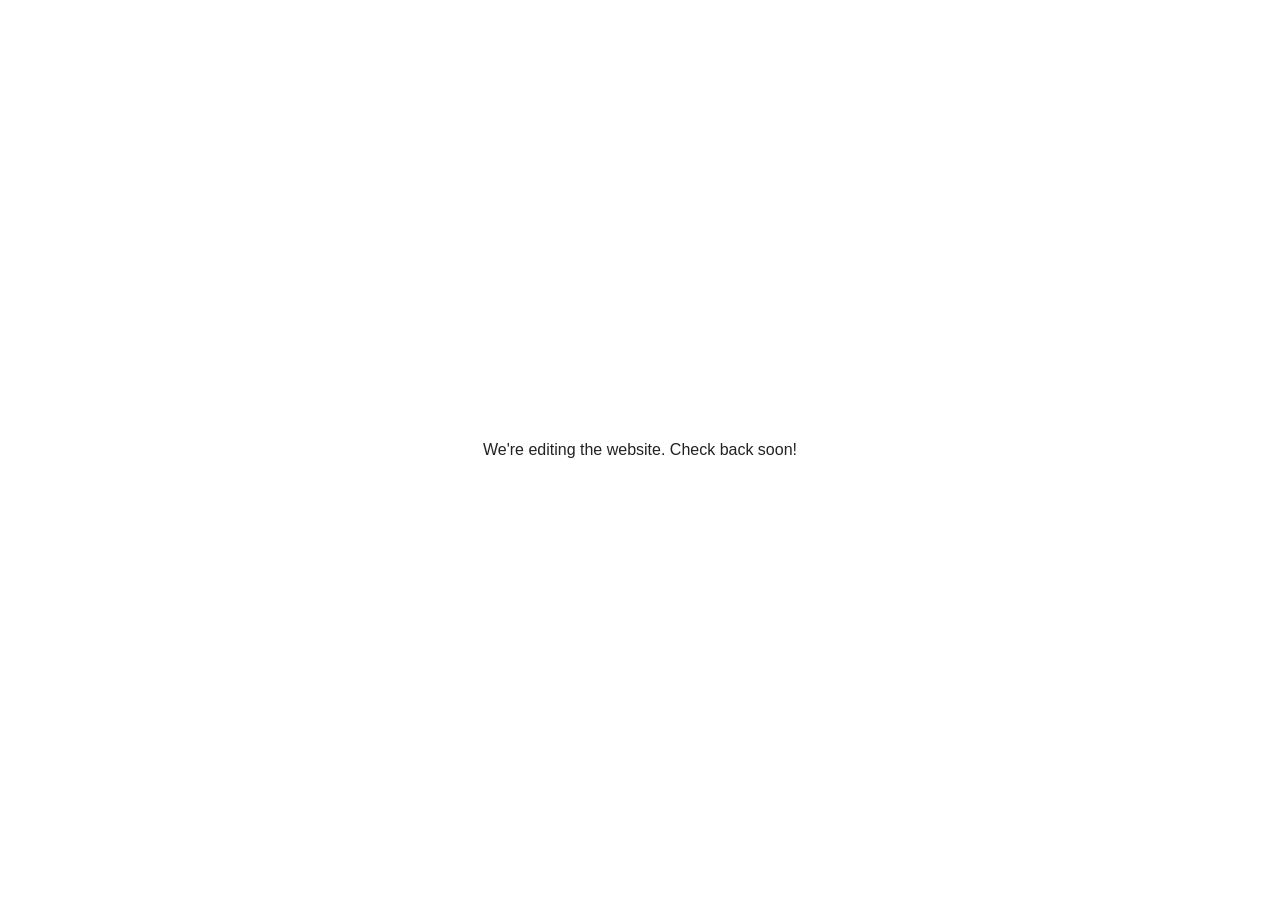
==== index.html @ 9f55e8e7 "Add 'editing the website' message Co-Authored-By: Claude Opus 5.5 <noreply@anthropic.com>" ====
<!DOCTYPE html>
<html lang="en">
<head>
<meta charset="utf-8">
<meta name="viewport" content="width=device-width, initial-scale=1">
<title>TJ HOSA</title>
<style>
  html, body { height: 100%; margin: 0; }
  body { display: flex; align-items: center; justify-content: center; padding: 16px; box-sizing: border-box;
         font-family: -apple-system, BlinkMacSystemFont, "Segoe UI", Roboto, sans-serif; color: #222; background: #fff; text-align: center; }
  @media (prefers-color-scheme: dark) { body { color: #eee; background: #111; } }
</style>
</head>
<body>
<p>We're editing the website. Check back soon!</p>
</body>
</html>
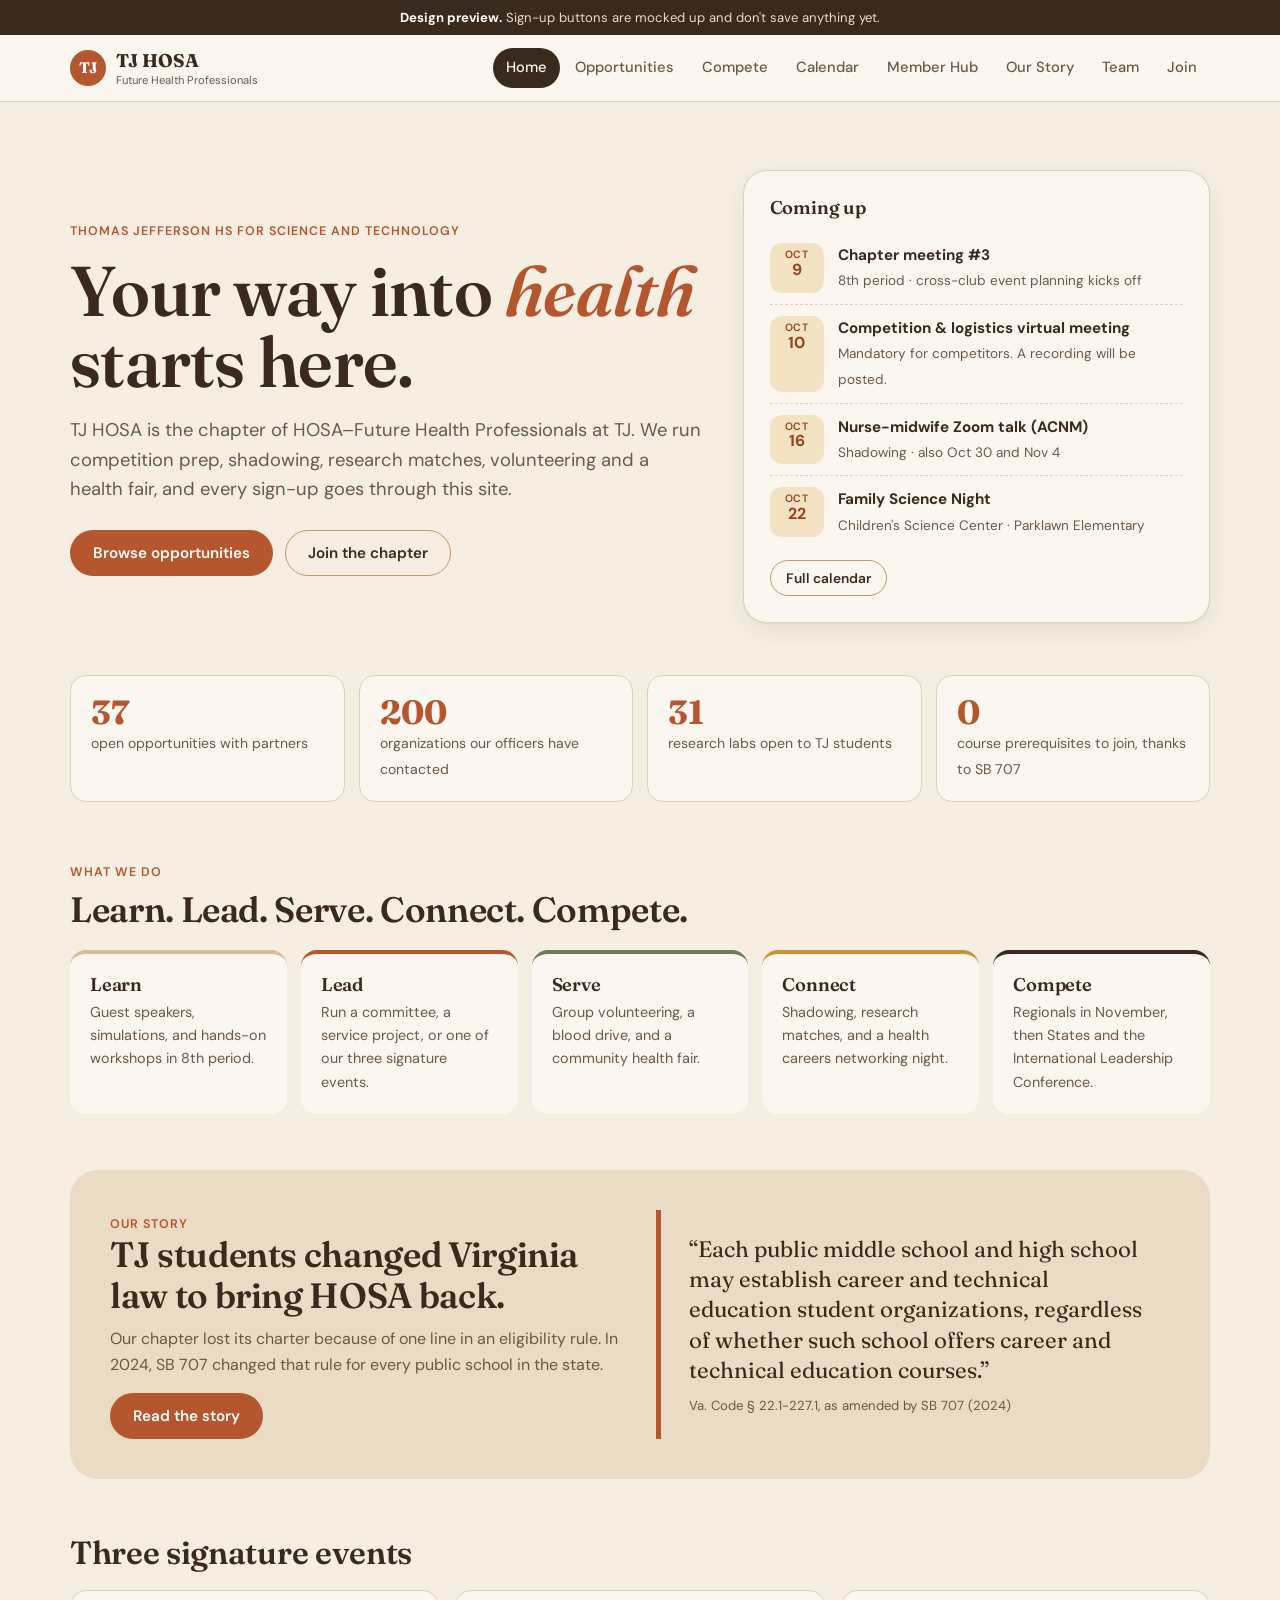
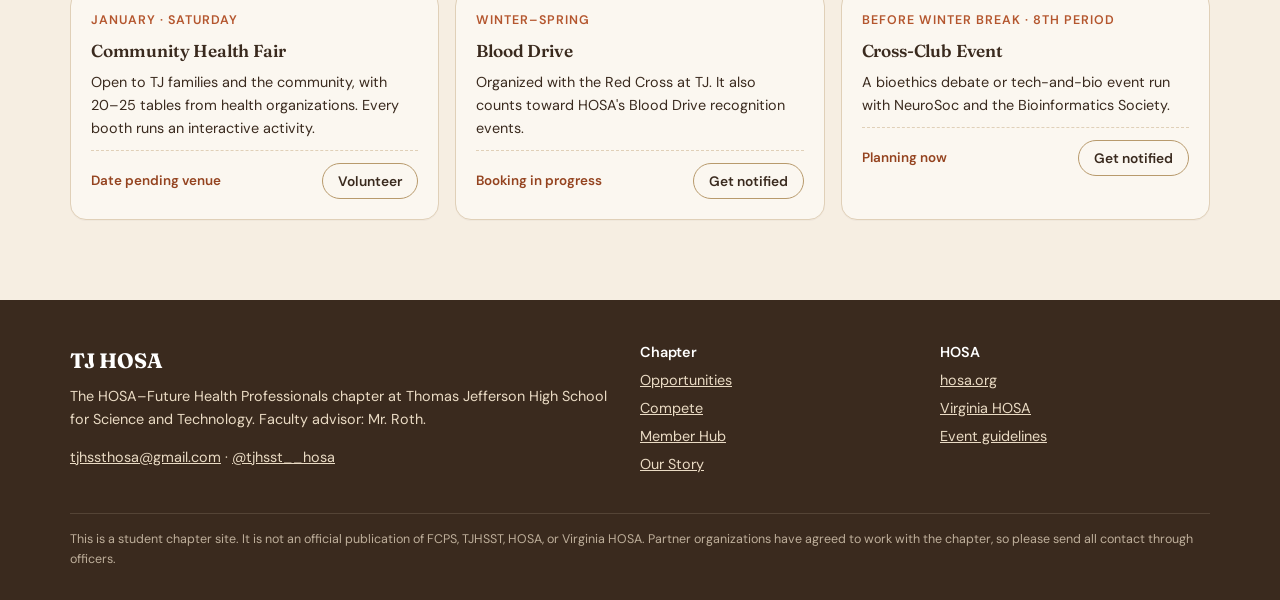
==== commit cfca4506: "Preview redesign: warm theme, opportunities board with sign-ups, member hub, Our Story tab Co-Author" ====
--- a/index.html
+++ b/index.html
@@ -4,14 +4,772 @@
 <meta charset="utf-8">
 <meta name="viewport" content="width=device-width, initial-scale=1">
 <title>TJ HOSA</title>
+<meta name="description" content="TJ HOSA, the HOSA–Future Health Professionals chapter at Thomas Jefferson High School for Science and Technology. Opportunities, competition, and sign-ups in one place.">
+<link rel="preconnect" href="https://fonts.googleapis.com">
+<link rel="preconnect" href="https://fonts.gstatic.com" crossorigin>
+<link href="https://fonts.googleapis.com/css2?family=Fraunces:opsz,wght@9..144,400;9..144,600;9..144,700&family=DM+Sans:wght@400;500;600;700&display=swap" rel="stylesheet">
 <style>
-  html, body { height: 100%; margin: 0; }
-  body { display: flex; align-items: center; justify-content: center; padding: 16px; box-sizing: border-box;
-         font-family: -apple-system, BlinkMacSystemFont, "Segoe UI", Roboto, sans-serif; color: #222; background: #fff; text-align: center; }
-  @media (prefers-color-scheme: dark) { body { color: #eee; background: #111; } }
+:root{
+  --cream:#F6EEE2;
+  --paper:#FBF7F0;
+  --sand:#EADBC4;
+  --tan:#D6BE98;
+  --tan-deep:#B89A6C;
+  --clay:#B4562E;
+  --clay-deep:#94431F;
+  --sage:#6E7C59;
+  --sage-soft:#E3E6D6;
+  --gold:#C8923A;
+  --gold-soft:#F4E3C2;
+  --ink:#3A2A1E;
+  --ink-soft:#6B5848;
+  --rule:#E0D0B8;
+  --serif:"Fraunces",Georgia,serif;
+  --sans:"DM Sans",system-ui,-apple-system,"Segoe UI",sans-serif;
+  --radius:16px;
+  --shadow:0 1px 2px rgba(58,42,30,.06),0 8px 24px rgba(58,42,30,.07);
+}
+*,*::before,*::after{box-sizing:border-box}
+html{scroll-behavior:smooth;-webkit-text-size-adjust:100%}
+@media (prefers-reduced-motion:reduce){html{scroll-behavior:auto}*{transition:none!important;animation:none!important}}
+body{margin:0;background:var(--cream);color:var(--ink);font-family:var(--sans);font-size:1rem;line-height:1.6}
+h1,h2,h3,h4{font-family:var(--serif);font-weight:600;line-height:1.15;margin:0;letter-spacing:-.01em}
+p{margin:0 0 1em}
+a{color:var(--clay-deep)}
+:focus-visible{outline:3px solid var(--gold);outline-offset:2px;border-radius:6px}
+.wrap{max-width:1180px;margin:0 auto;padding:0 20px}
+.eyebrow{font-size:.78rem;font-weight:600;letter-spacing:.08em;text-transform:uppercase;color:var(--clay)}
+.muted{color:var(--ink-soft)}
+
+/* preview ribbon */
+.ribbon{background:var(--ink);color:var(--sand);font-size:.82rem;text-align:center;padding:7px 16px}
+.ribbon b{color:#fff}
+
+/* header */
+header{position:sticky;top:0;z-index:50;background:rgba(251,247,240,.94);backdrop-filter:blur(8px);border-bottom:1px solid var(--rule)}
+.head{display:flex;align-items:center;gap:20px;height:66px}
+.brand{display:flex;align-items:center;gap:10px;text-decoration:none;color:var(--ink);flex:0 0 auto}
+.mark{width:36px;height:36px;border-radius:50%;background:var(--clay);display:grid;place-items:center;color:#fff;font-family:var(--serif);font-weight:700;font-size:.95rem}
+.brand b{font-family:var(--serif);font-size:1.15rem}
+.brand small{display:block;font-size:.7rem;color:var(--ink-soft);margin-top:-3px}
+nav.tabs{display:flex;gap:2px;margin-left:auto;overflow-x:auto;scrollbar-width:none}
+nav.tabs::-webkit-scrollbar{display:none}
+nav.tabs a{padding:8px 13px;border-radius:999px;text-decoration:none;color:var(--ink-soft);font-weight:500;font-size:.92rem;white-space:nowrap}
+nav.tabs a:hover{background:var(--sand);color:var(--ink)}
+nav.tabs a[aria-current="page"]{background:var(--ink);color:var(--paper)}
+.menu-btn{display:none;margin-left:auto;background:none;border:1px solid var(--rule);border-radius:10px;padding:8px 12px;font:inherit;color:var(--ink)}
+@media (max-width:900px){
+  .menu-btn{display:block}
+  nav.tabs{display:none;position:absolute;top:66px;left:0;right:0;flex-direction:column;background:var(--paper);border-bottom:1px solid var(--rule);padding:10px 16px 16px;margin:0}
+  nav.tabs.open{display:flex}
+  nav.tabs a{border-radius:10px}
+}
+
+/* buttons */
+.btn{display:inline-flex;align-items:center;gap:8px;font:600 .95rem var(--sans);padding:12px 22px;border-radius:999px;border:1.5px solid transparent;cursor:pointer;text-decoration:none;transition:background .15s,transform .15s}
+.btn:hover{transform:translateY(-1px)}
+.btn-clay{background:var(--clay);color:#fff}
+.btn-clay:hover{background:var(--clay-deep)}
+.btn-line{background:transparent;border-color:var(--tan-deep);color:var(--ink)}
+.btn-line:hover{background:var(--sand)}
+.btn-sm{padding:8px 15px;font-size:.86rem}
+
+/* pages */
+main section.page{display:none;padding:48px 0 80px}
+main section.page.active{display:block}
+.page-head{margin-bottom:32px;max-width:720px}
+.page-head h1{font-size:clamp(2rem,4.4vw,3rem);margin:6px 0 12px}
+.page-head p{font-size:1.08rem;color:var(--ink-soft)}
+
+/* hero */
+.hero{display:grid;grid-template-columns:1.15fr .85fr;gap:40px;align-items:center;padding:20px 0 40px}
+.hero h1{font-size:clamp(2.5rem,6vw,4.4rem);line-height:1.02;margin:12px 0 18px}
+.hero h1 em{font-style:italic;color:var(--clay)}
+.hero p.lede{font-size:1.15rem;color:var(--ink-soft);max-width:52ch}
+.hero .cta{display:flex;flex-wrap:wrap;gap:12px;margin-top:26px}
+.hero-card{background:var(--paper);border:1px solid var(--rule);border-radius:24px;padding:26px;box-shadow:var(--shadow)}
+.hero-card h3{font-size:1.15rem;margin-bottom:14px}
+.next-list{list-style:none;margin:0;padding:0}
+.next-list li{display:flex;gap:14px;padding:11px 0;border-top:1px dashed var(--rule)}
+.next-list li:first-child{border-top:0}
+.date-chip{flex:0 0 54px;text-align:center;background:var(--gold-soft);border-radius:12px;padding:6px 0;font-weight:700;line-height:1.1;color:var(--clay-deep)}
+.date-chip small{display:block;font-size:.66rem;letter-spacing:.06em;text-transform:uppercase;font-weight:600}
+.next-list b{display:block;font-size:.95rem}
+.next-list span{font-size:.85rem;color:var(--ink-soft)}
+@media (max-width:900px){.hero{grid-template-columns:1fr}}
+
+.stats{display:grid;grid-template-columns:repeat(4,1fr);gap:14px;margin:12px 0 56px}
+.stat{background:var(--paper);border:1px solid var(--rule);border-radius:var(--radius);padding:20px}
+.stat b{font-family:var(--serif);font-size:2.1rem;color:var(--clay);display:block;line-height:1}
+.stat span{font-size:.88rem;color:var(--ink-soft)}
+@media (max-width:760px){.stats{grid-template-columns:repeat(2,1fr)}}
+
+.pillars{display:grid;grid-template-columns:repeat(5,1fr);gap:14px;margin-top:20px}
+.pillar{background:var(--paper);border-radius:var(--radius);padding:20px;border-top:4px solid var(--tan)}
+.pillar:nth-child(2){border-top-color:var(--clay)}
+.pillar:nth-child(3){border-top-color:var(--sage)}
+.pillar:nth-child(4){border-top-color:var(--gold)}
+.pillar:nth-child(5){border-top-color:var(--ink)}
+.pillar h3{font-size:1.15rem;margin-bottom:6px}
+.pillar p{font-size:.9rem;color:var(--ink-soft);margin:0}
+@media (max-width:900px){.pillars{grid-template-columns:repeat(2,1fr)}}
+@media (max-width:520px){.pillars{grid-template-columns:1fr}}
+
+.band{background:var(--sand);border-radius:28px;padding:40px;margin-top:56px;display:grid;grid-template-columns:1fr 1fr;gap:32px;align-items:center}
+.band h2{font-size:clamp(1.6rem,3vw,2.2rem);margin-bottom:10px}
+@media (max-width:760px){.band{grid-template-columns:1fr;padding:28px}}
+
+.section-title{display:flex;align-items:end;justify-content:space-between;gap:16px;margin:56px 0 18px;flex-wrap:wrap}
+.section-title h2{font-size:clamp(1.5rem,3vw,2rem)}
+
+/* opportunities */
+.howto{display:grid;grid-template-columns:repeat(3,1fr);gap:14px;margin-bottom:28px}
+.howto div{background:var(--paper);border:1px solid var(--rule);border-radius:var(--radius);padding:18px}
+.howto h4{font-family:var(--sans);font-size:.95rem;font-weight:700;margin-bottom:4px;display:flex;align-items:center;gap:8px}
+.howto p{font-size:.88rem;color:var(--ink-soft);margin:0}
+@media (max-width:760px){.howto{grid-template-columns:1fr}}
+
+.filters{position:sticky;top:66px;z-index:10;background:var(--cream);padding:12px 0;display:flex;flex-wrap:wrap;gap:10px;align-items:center;border-bottom:1px solid var(--rule);margin-bottom:22px}
+.chips{display:flex;gap:6px;flex-wrap:wrap}
+.chip{border:1px solid var(--tan);background:var(--paper);color:var(--ink);padding:7px 14px;border-radius:999px;font:500 .86rem var(--sans);cursor:pointer}
+.chip[aria-pressed="true"]{background:var(--clay);border-color:var(--clay);color:#fff}
+.chip .n{opacity:.7;font-size:.78rem;margin-left:3px}
+.search{margin-left:auto;flex:1 1 220px;max-width:300px;border:1px solid var(--tan);background:var(--paper);border-radius:999px;padding:9px 16px;font:inherit;color:var(--ink)}
+select.search{flex:0 0 auto;max-width:none}
+@media (max-width:700px){.search{margin-left:0;max-width:none}}
+
+.grid{display:grid;grid-template-columns:repeat(auto-fill,minmax(300px,1fr));gap:16px}
+.card{background:var(--paper);border:1px solid var(--rule);border-radius:var(--radius);padding:20px;display:flex;flex-direction:column;gap:10px;box-shadow:0 1px 0 rgba(58,42,30,.03);transition:box-shadow .2s,transform .2s}
+.card:hover{box-shadow:var(--shadow);transform:translateY(-2px)}
+.card .top{display:flex;justify-content:space-between;align-items:flex-start;gap:10px}
+.card h3{font-size:1.08rem}
+.card .org{font-size:.84rem;color:var(--ink-soft)}
+.card p{font-size:.9rem;margin:0;color:var(--ink)}
+.meta{display:flex;flex-wrap:wrap;gap:6px;margin-top:auto;padding-top:6px}
+.tag{font-size:.74rem;font-weight:600;padding:3px 9px;border-radius:999px;background:var(--sand);color:var(--ink-soft)}
+.tag.cat-Volunteering{background:var(--sage-soft);color:#4B5839}
+.tag.cat-Shadowing{background:#F3DCCF;color:var(--clay-deep)}
+.tag.cat-Research{background:#E4E0F0;color:#4D4473}
+.tag.cat-Programs{background:var(--gold-soft);color:#7A5517}
+.status{font-size:.72rem;font-weight:700;padding:3px 9px;border-radius:999px;white-space:nowrap}
+.status.open{background:#DCEBD3;color:#355226}
+.status.soon{background:var(--gold-soft);color:#7A5517}
+.status.list{background:var(--sand);color:var(--ink-soft)}
+.status.closed{background:#EED6CE;color:var(--clay-deep)}
+.card .foot{display:flex;justify-content:space-between;align-items:center;gap:10px;border-top:1px dashed var(--rule);padding-top:12px}
+.card .when{font-size:.84rem;font-weight:600;color:var(--clay-deep)}
+.empty{padding:40px;text-align:center;color:var(--ink-soft);background:var(--paper);border-radius:var(--radius)}
+.note-box{background:var(--paper);border:1px dashed var(--tan-deep);border-radius:var(--radius);padding:16px 20px;font-size:.9rem;color:var(--ink-soft);margin-top:18px}
+
+.fair{display:grid;grid-template-columns:1fr 1fr;gap:16px}
+.fair .card ul{margin:0;padding-left:1.1em;font-size:.92rem}
+@media (max-width:760px){.fair{grid-template-columns:1fr}}
+
+/* compete */
+.cat-tabs{display:flex;gap:6px;flex-wrap:wrap;margin-bottom:16px}
+.events{display:grid;grid-template-columns:repeat(auto-fill,minmax(230px,1fr));gap:10px}
+.ev{background:var(--paper);border:1px solid var(--rule);border-radius:12px;padding:12px 14px;font-size:.92rem;display:flex;justify-content:space-between;gap:8px;align-items:center}
+.ev .team{font-size:.7rem;font-weight:700;color:var(--sage);background:var(--sage-soft);padding:2px 7px;border-radius:999px}
+.leads{display:grid;grid-template-columns:repeat(auto-fill,minmax(240px,1fr));gap:12px;margin-top:16px}
+.lead{background:var(--paper);border-radius:12px;padding:14px 16px;border-left:4px solid var(--clay)}
+.lead b{display:block}
+.lead span{font-size:.85rem;color:var(--ink-soft)}
+.season{display:grid;grid-template-columns:repeat(4,1fr);gap:14px}
+.season div{background:var(--paper);border-radius:var(--radius);padding:18px;border:1px solid var(--rule)}
+.season b{font-family:var(--serif);font-size:1.1rem;display:block;margin-bottom:4px}
+.season span{font-size:.88rem;color:var(--ink-soft)}
+@media (max-width:860px){.season{grid-template-columns:repeat(2,1fr)}}
+
+/* calendar */
+.timeline{list-style:none;margin:0;padding:0;position:relative}
+.timeline::before{content:"";position:absolute;left:27px;top:6px;bottom:6px;width:2px;background:var(--tan)}
+.timeline li{display:flex;gap:18px;padding:10px 0;position:relative}
+.timeline .date-chip{flex:0 0 56px;z-index:1;border:3px solid var(--cream)}
+.timeline .body{background:var(--paper);border:1px solid var(--rule);border-radius:12px;padding:12px 16px;flex:1}
+.timeline .body b{display:block}
+.timeline .body span{font-size:.88rem;color:var(--ink-soft)}
+.month{font-family:var(--serif);font-size:1.3rem;margin:28px 0 6px 0;padding-left:76px}
+
+/* story */
+.story{display:grid;grid-template-columns:1fr 340px;gap:40px}
+.story article{font-size:1.06rem;max-width:66ch}
+.story article h2{font-size:1.6rem;margin:36px 0 12px}
+.story article h2:first-child{margin-top:0}
+.quote{font-family:var(--serif);font-size:1.4rem;line-height:1.35;background:var(--sand);border-left:5px solid var(--clay);border-radius:0 var(--radius) var(--radius) 0;padding:24px 28px;margin:24px 0}
+.quote small{display:block;font-family:var(--sans);font-size:.82rem;color:var(--ink-soft);margin-top:12px}
+.story aside{position:sticky;top:90px;align-self:start}
+.steps{list-style:none;margin:0;padding:0}
+.steps li{padding:14px 18px;background:var(--paper);border-radius:12px;margin-bottom:10px;border:1px solid var(--rule)}
+.steps b{display:block;color:var(--clay);font-family:var(--serif);font-size:1.1rem}
+.steps span{font-size:.9rem}
+.placeholder{background:repeating-linear-gradient(45deg,var(--sand),var(--sand) 10px,var(--paper) 10px,var(--paper) 20px);border:1px dashed var(--tan-deep);border-radius:var(--radius);padding:30px;text-align:center;color:var(--ink-soft);font-size:.9rem;margin:20px 0}
+@media (max-width:900px){.story{grid-template-columns:1fr}.story aside{position:static}}
+
+/* hub */
+.hub{display:grid;grid-template-columns:repeat(auto-fill,minmax(260px,1fr));gap:16px}
+.hub .card h3{display:flex;gap:10px;align-items:center}
+.ico{width:38px;height:38px;border-radius:12px;display:grid;place-items:center;background:var(--gold-soft);color:var(--clay-deep);flex:0 0 auto}
+.ico svg{width:20px;height:20px}
+
+/* team */
+.team-grid{display:grid;grid-template-columns:repeat(auto-fill,minmax(210px,1fr));gap:14px}
+.person{background:var(--paper);border:1px solid var(--rule);border-radius:var(--radius);padding:18px;text-align:center}
+.avatar{width:64px;height:64px;border-radius:50%;margin:0 auto 10px;display:grid;place-items:center;font-family:var(--serif);font-weight:700;font-size:1.3rem;color:#fff}
+.person b{display:block}
+.person span{font-size:.85rem;color:var(--ink-soft)}
+.team-h{font-size:1.25rem;margin:30px 0 12px}
+
+/* join + faq */
+.join-grid{display:grid;grid-template-columns:1.1fr .9fr;gap:24px}
+@media (max-width:860px){.join-grid{grid-template-columns:1fr}}
+.checklist{list-style:none;margin:0;padding:0;counter-reset:s}
+.checklist li{counter-increment:s;display:flex;gap:14px;padding:14px 0;border-top:1px dashed var(--rule)}
+.checklist li::before{content:counter(s);flex:0 0 32px;height:32px;border-radius:50%;background:var(--clay);color:#fff;display:grid;place-items:center;font-weight:700}
+.fee{background:var(--ink);color:var(--sand);border-radius:24px;padding:28px}
+.fee h3{color:#fff;font-size:1.4rem;margin-bottom:12px}
+.fee table{width:100%;border-collapse:collapse;margin:10px 0 16px}
+.fee td{padding:8px 0;border-bottom:1px solid rgba(234,219,196,.2)}
+.fee td:last-child{text-align:right;font-weight:700;color:#fff}
+details{background:var(--paper);border:1px solid var(--rule);border-radius:12px;padding:14px 18px;margin-bottom:10px}
+summary{cursor:pointer;font-weight:600}
+details p{margin:10px 0 0;color:var(--ink-soft)}
+
+/* modal */
+.modal-bg{position:fixed;inset:0;background:rgba(58,42,30,.45);display:none;align-items:center;justify-content:center;padding:16px;z-index:100}
+.modal-bg.open{display:flex}
+.modal{background:var(--paper);border-radius:22px;max-width:520px;width:100%;max-height:92vh;overflow:auto;padding:26px;box-shadow:0 20px 60px rgba(58,42,30,.3)}
+.modal h3{font-size:1.4rem;margin-bottom:4px}
+.modal .sub{font-size:.9rem;color:var(--ink-soft);margin-bottom:16px}
+.modal label{display:block;font-size:.85rem;font-weight:600;margin:12px 0 4px}
+.modal input,.modal select,.modal textarea{width:100%;border:1px solid var(--tan);background:#fff;border-radius:10px;padding:10px 12px;font:inherit;color:var(--ink)}
+.modal textarea{min-height:80px;resize:vertical}
+.modal .row{display:grid;grid-template-columns:1fr 1fr;gap:10px}
+.modal .actions{display:flex;justify-content:flex-end;gap:10px;margin-top:20px}
+.modal .info{background:var(--gold-soft);border-radius:10px;padding:10px 12px;font-size:.84rem;margin-top:8px}
+.toast{position:fixed;bottom:20px;left:50%;transform:translateX(-50%) translateY(120px);background:var(--ink);color:var(--paper);padding:12px 20px;border-radius:999px;font-size:.9rem;z-index:200;transition:transform .3s;max-width:calc(100% - 32px);text-align:center;opacity:0;visibility:hidden}
+.toast.show{transform:translateX(-50%) translateY(0);opacity:1;visibility:visible}
+
+footer{background:var(--ink);color:var(--sand);padding:44px 0 30px;font-size:.9rem}
+footer .cols{display:grid;grid-template-columns:2fr 1fr 1fr;gap:30px}
+footer a{color:var(--sand)}
+footer h4{font-family:var(--sans);color:#fff;font-size:.9rem;margin-bottom:8px}
+footer ul{list-style:none;margin:0;padding:0}
+footer li{margin-bottom:5px}
+footer .fine{border-top:1px solid rgba(234,219,196,.2);margin-top:30px;padding-top:16px;font-size:.78rem;opacity:.75}
+@media (max-width:760px){footer .cols{grid-template-columns:1fr}}
 </style>
 </head>
 <body>
-<p>We're editing the website. Check back soon!</p>
+
+<div class="ribbon"><b>Design preview.</b> Sign-up buttons are mocked up and don't save anything yet.</div>
+
+<header>
+  <div class="wrap head">
+    <a class="brand" href="#home"><span class="mark">TJ</span><span><b>TJ HOSA</b><small>Future Health Professionals</small></span></a>
+    <button class="menu-btn" aria-expanded="false" aria-controls="tabs">Menu</button>
+    <nav class="tabs" id="tabs">
+      <a href="#home">Home</a>
+      <a href="#opportunities">Opportunities</a>
+      <a href="#compete">Compete</a>
+      <a href="#calendar">Calendar</a>
+      <a href="#hub">Member Hub</a>
+      <a href="#story">Our Story</a>
+      <a href="#team">Team</a>
+      <a href="#join">Join</a>
+    </nav>
+  </div>
+</header>
+
+<main class="wrap">
+
+<!-- HOME -->
+<section class="page" id="home">
+  <div class="hero">
+    <div>
+      <span class="eyebrow">Thomas Jefferson HS for Science and Technology</span>
+      <h1>Your way into <em>health</em> starts here.</h1>
+      <p class="lede">TJ HOSA is the chapter of HOSA–Future Health Professionals at TJ. We run competition prep, shadowing, research matches, volunteering and a health fair, and every sign-up goes through this site.</p>
+      <div class="cta">
+        <a class="btn btn-clay" href="#opportunities">Browse opportunities</a>
+        <a class="btn btn-line" href="#join">Join the chapter</a>
+      </div>
+    </div>
+    <div class="hero-card">
+      <h3>Coming up</h3>
+      <ul class="next-list" id="home-next"></ul>
+      <a class="btn btn-line btn-sm" href="#calendar" style="margin-top:12px">Full calendar</a>
+    </div>
+  </div>
+
+  <div class="stats">
+    <div class="stat"><b id="stat-opps">0</b><span>open opportunities with partners</span></div>
+    <div class="stat"><b>200</b><span>organizations our officers have contacted</span></div>
+    <div class="stat"><b id="stat-labs">0</b><span>research labs open to TJ students</span></div>
+    <div class="stat"><b>0</b><span>course prerequisites to join, thanks to SB 707</span></div>
+  </div>
+
+  <span class="eyebrow">What we do</span>
+  <h2 style="font-size:clamp(1.6rem,3vw,2.2rem);margin-top:6px">Learn. Lead. Serve. Connect. Compete.</h2>
+  <div class="pillars">
+    <div class="pillar"><h3>Learn</h3><p>Guest speakers, simulations, and hands-on workshops in 8th period.</p></div>
+    <div class="pillar"><h3>Lead</h3><p>Run a committee, a service project, or one of our three signature events.</p></div>
+    <div class="pillar"><h3>Serve</h3><p>Group volunteering, a blood drive, and a community health fair.</p></div>
+    <div class="pillar"><h3>Connect</h3><p>Shadowing, research matches, and a health careers networking night.</p></div>
+    <div class="pillar"><h3>Compete</h3><p>Regionals in November, then States and the International Leadership Conference.</p></div>
+  </div>
+
+  <div class="band">
+    <div>
+      <span class="eyebrow">Our story</span>
+      <h2>TJ students changed Virginia law to bring HOSA back.</h2>
+      <p class="muted">Our chapter lost its charter because of one line in an eligibility rule. In 2024, SB 707 changed that rule for every public school in the state.</p>
+      <a class="btn btn-clay" href="#story">Read the story</a>
+    </div>
+    <div class="quote" style="margin:0">“Each public middle school and high school may establish career and technical education student organizations, regardless of whether such school offers career and technical education courses.”<small>Va. Code § 22.1-227.1, as amended by SB 707 (2024)</small></div>
+  </div>
+
+  <div class="section-title"><h2>Three signature events</h2></div>
+  <div class="grid">
+    <div class="card"><span class="eyebrow">January · Saturday</span><h3>Community Health Fair</h3><p>Open to TJ families and the community, with 20–25 tables from health organizations. Every booth runs an interactive activity.</p><div class="foot"><span class="when">Date pending venue</span><button class="btn btn-line btn-sm" data-signup="fair-volunteer">Volunteer</button></div></div>
+    <div class="card"><span class="eyebrow">Winter–Spring</span><h3>Blood Drive</h3><p>Organized with the Red Cross at TJ. It also counts toward HOSA's Blood Drive recognition events.</p><div class="foot"><span class="when">Booking in progress</span><button class="btn btn-line btn-sm" data-signup="red-cross">Get notified</button></div></div>
+    <div class="card"><span class="eyebrow">Before winter break · 8th period</span><h3>Cross-Club Event</h3><p>A bioethics debate or tech-and-bio event run with NeuroSoc and the Bioinformatics Society.</p><div class="foot"><span class="when">Planning now</span><button class="btn btn-line btn-sm" data-signup="cross-club">Get notified</button></div></div>
+  </div>
+</section>
+
+<!-- OPPORTUNITIES -->
+<section class="page" id="opportunities">
+  <div class="page-head">
+    <span class="eyebrow">Opportunities board</span>
+    <h1>Every opportunity, one place.</h1>
+    <p>Officers have contacted 200 organizations. Everything listed here said yes or gave us a concrete next step. Pick one and sign up, and an officer will handle the rest.</p>
+  </div>
+
+  <div class="howto">
+    <div><h4><span class="tag">Slot</span> Claim a spot</h4><p>The chapter runs it. Sign up for a slot, and an officer confirms your spot by email.</p></div>
+    <div><h4><span class="tag">Match</span> Submit interest</h4><p>Send your interests and resume. Officers pick the best fit and make one introduction. Please don't email hosts yourself.</p></div>
+    <div><h4><span class="tag">Apply</span> Apply yourself</h4><p>You apply on your own. We post the deadline and send reminders.</p></div>
+  </div>
+
+  <div class="filters">
+    <div class="chips" id="cat-chips"></div>
+    <select class="search" id="type-filter" aria-label="Sign-up type">
+      <option value="">All sign-up types</option><option>Slot</option><option>Match</option><option>Apply</option>
+    </select>
+    <input class="search" id="opp-search" type="search" placeholder="Search: nutrition, GMU, summer…" aria-label="Search opportunities">
+  </div>
+
+  <div class="grid" id="opp-grid"></div>
+
+  <div class="note-box"><b>Still finding hosts:</b> dental (NVDS), hospital (SHAV), physical therapy (APTA VA), veterinary (VVMA), family physicians (VAFP), radiology, medical society, dosimetry, PA (VAPA), and urgent care (UVCA). <a href="#" data-signup="host-interest">Tell us which ones you want</a> so we know where to push.</div>
+
+  <div class="section-title"><h2>Health Fair tables</h2><span class="muted">We're waiting on a venue date</span></div>
+  <div class="fair">
+    <div class="card"><h3>Confirmed</h3><ul><li>Infinite Legacy</li><li>Hemophilia Association of the Capital Area</li><li>Brain Injury Services</li><li>Alzheimer's Association, National Capital Area</li><li>NOVA Medical Education Campus</li><li>NoVA Vision Center</li></ul></div>
+    <div class="card"><h3>Interested, waiting on the date</h3><ul><li>Fairfax County</li><li>HopeLink</li><li>American Diabetes Association</li><li>Susan G. Komen</li><li>APTA Virginia (also a Dec 5 or 12 presentation)</li><li>About 50 more organizations</li></ul><div class="foot"><span class="when">Volunteer roles: setup, booth runner, greeter</span><button class="btn btn-clay btn-sm" data-signup="fair-volunteer">Sign up</button></div></div>
+  </div>
+</section>
+
+<!-- COMPETE -->
+<section class="page" id="compete">
+  <div class="page-head">
+    <span class="eyebrow">Competitive events · 2026–27</span>
+    <h1>Find your event.</h1>
+    <p>Any affiliated member can compete, and you don't need an 8th-period spot. Each member competes in one event per year. If your first pick isn't working out, you can request a switch from the Member Hub.</p>
+    <div style="display:flex;gap:10px;flex-wrap:wrap"><button class="btn btn-clay" data-signup="event-switch">Request an event switch</button><button class="btn btn-line" data-signup="event-interest">Submit event preferences</button></div>
+  </div>
+
+  <div class="season">
+    <div><b>Fall</b><span>Affiliate, pick your event, attend the Oct 3 and Oct 10 virtual meetings.</span></div>
+    <div><b>Nov 18</b><span>Regional Leadership Conference. Mock competition beforehand.</span></div>
+    <div><b>Spring</b><span>Virginia State Leadership Conference. Mock SLC in Feb/Mar.</span></div>
+    <div><b>June 22–25</b><span>International Leadership Conference, Philadelphia.</span></div>
+  </div>
+
+  <div class="section-title"><h2>All events</h2><span class="muted"><span class="team">Team</span> = group event</span></div>
+  <div class="cat-tabs" id="ev-tabs"></div>
+  <div class="events" id="ev-list"></div>
+
+  <div class="section-title"><h2>Your event leads</h2></div>
+  <div class="leads">
+    <div class="lead"><b>Ailee Byington &amp; Sahana Adusumilli</b><span>Competition Directors</span></div>
+    <div class="lead"><b>Chloe Deng</b><span>Health Science</span></div>
+    <div class="lead"><b>Christian Yoo</b><span>Clinical &amp; Health Professions</span></div>
+    <div class="lead"><b>Hiral Jain</b><span>Teamwork &amp; Innovation</span></div>
+    <div class="lead"><b>Maggie He</b><span>Leadership, Communication &amp; Emergency Preparedness</span></div>
+  </div>
+  <div class="note-box">Always check the official <a href="https://hosa.org/guidelines/" target="_blank" rel="noopener">2026–27 HOSA guidelines</a> and Virginia HOSA instructions. Virginia's regional event list can differ from the national program.</div>
+</section>
+
+<!-- CALENDAR -->
+<section class="page" id="calendar">
+  <div class="page-head">
+    <span class="eyebrow">2026–27 calendar</span>
+    <h1>What's coming up</h1>
+    <p>Chapter meetings, opportunity deadlines, and conferences, all on one timeline. Tap an item to sign up or get a reminder.</p>
+  </div>
+  <div id="cal"></div>
+</section>
+
+<!-- HUB -->
+<section class="page" id="hub">
+  <div class="page-head">
+    <span class="eyebrow">Member Hub</span>
+    <h1>Everything you need to do, in one place.</h1>
+    <p>No more digging through ION posts and email threads. Every chapter form lives here.</p>
+  </div>
+  <div class="hub">
+    <div class="card"><h3><span class="ico"><svg viewBox="0 0 24 24" fill="none" stroke="currentColor" stroke-width="2"><rect x="3" y="4" width="18" height="17" rx="2"/><path d="M16 2v4M8 2v4M3 10h18"/></svg></span>8th-period sign-up</h3><p>About 60 spots each week, first come, first served. Sign-ups open for about two days.</p><div class="foot"><span class="when">Next: Fri, Oct 9</span><button class="btn btn-clay btn-sm" data-signup="eighth">Sign up</button></div></div>
+    <div class="card"><h3><span class="ico"><svg viewBox="0 0 24 24" fill="none" stroke="currentColor" stroke-width="2"><path d="M17 1l4 4-4 4"/><path d="M3 11V9a4 4 0 0 1 4-4h14M7 23l-4-4 4-4"/><path d="M21 13v2a4 4 0 0 1-4 4H3"/></svg></span>Switch events</h3><p>Ask to move to a different competitive event. Competition Directors review requests against capacity and team rules.</p><div class="foot"><span class="when">Closes before regional registration</span><button class="btn btn-clay btn-sm" data-signup="event-switch">Request</button></div></div>
+    <div class="card"><h3><span class="ico"><svg viewBox="0 0 24 24" fill="none" stroke="currentColor" stroke-width="2"><path d="M12 20h9M16.5 3.5a2.1 2.1 0 0 1 3 3L7 19l-4 1 1-4z"/></svg></span>Event preferences</h3><p>Rank your top 3–5 events, tell us whether you'd rather compete solo or on a team, and list teammates.</p><div class="foot"><span class="when">Open</span><button class="btn btn-clay btn-sm" data-signup="event-interest">Submit</button></div></div>
+    <div class="card"><h3><span class="ico"><svg viewBox="0 0 24 24" fill="none" stroke="currentColor" stroke-width="2"><circle cx="12" cy="12" r="9"/><path d="M12 7v5l3 3"/></svg></span>Log service hours</h3><p>Record hours from chapter events. They count toward Recognition events and X2VOL.</p><div class="foot"><span class="when">Ongoing</span><button class="btn btn-clay btn-sm" data-signup="hours">Log hours</button></div></div>
+    <div class="card"><h3><span class="ico"><svg viewBox="0 0 24 24" fill="none" stroke="currentColor" stroke-width="2"><path d="M20.8 4.6a5.5 5.5 0 0 0-7.8 0L12 5.7l-1-1.1a5.5 5.5 0 0 0-7.8 7.8L12 21l8.8-8.6a5.5 5.5 0 0 0 0-7.8z"/></svg></span>Financial aid</h3><p>If the $25 fee is hard to pay, request help here. Only the treasurer sees your request, and you don't have to explain.</p><div class="foot"><span class="when">Private</span><button class="btn btn-clay btn-sm" data-signup="aid">Request</button></div></div>
+    <div class="card"><h3><span class="ico"><svg viewBox="0 0 24 24" fill="none" stroke="currentColor" stroke-width="2"><path d="M9 18h6M10 22h4M12 2a7 7 0 0 0-4 12.7V17h8v-2.3A7 7 0 0 0 12 2z"/></svg></span>Pitch an event</h3><p>Pitch a workshop, speaker, fundraiser, or service project for 8th period.</p><div class="foot"><span class="when">Open</span><button class="btn btn-clay btn-sm" data-signup="pitch">Pitch</button></div></div>
+    <div class="card"><h3><span class="ico"><svg viewBox="0 0 24 24" fill="none" stroke="currentColor" stroke-width="2"><path d="M14 2H6a2 2 0 0 0-2 2v16a2 2 0 0 0 2 2h12a2 2 0 0 0 2-2V8z"/><path d="M14 2v6h6M8 13h8M8 17h5"/></svg></span>Resources</h3><p>The member handbook, event guidelines, prep packets, and recordings of virtual meetings.</p><div class="foot"><span class="when">Members</span><a class="btn btn-line btn-sm" href="https://hosa.org/guidelines/" target="_blank" rel="noopener">Guidelines</a></div></div>
+    <div class="card"><h3><span class="ico"><svg viewBox="0 0 24 24" fill="none" stroke="currentColor" stroke-width="2"><path d="M20 21v-2a4 4 0 0 0-4-4H8a4 4 0 0 0-4 4v2"/><circle cx="12" cy="7" r="4"/></svg></span>My sign-ups</h3><p>See every opportunity you signed up for and whether an officer has confirmed it.</p><div class="foot"><span class="when">Planned: sign in with school Google</span><button class="btn btn-line btn-sm" data-signup="mine">Preview</button></div></div>
+  </div>
+</section>
+
+<!-- STORY -->
+<section class="page" id="story">
+  <div class="page-head">
+    <span class="eyebrow">History of TJ HOSA</span>
+    <h1>Shut down by a rule. Brought back by a law.</h1>
+    <p>Most clubs are founded. Ours was founded twice: the second time came after TJ students went to Richmond and changed the rule for every public school in Virginia.</p>
+  </div>
+  <div class="story">
+    <article>
+      <h2>The first chapter</h2>
+      <p>TJ used to have a HOSA chapter. Members competed, studied health careers, and served the community like chapters across the state.</p>
+      <div class="placeholder">[Photo + founding year of the original chapter, and any alumni results]</div>
+
+      <h2>The rule that ended it</h2>
+      <p>Virginia tied career and technical student organizations (CTSOs) like HOSA to career and technical education courses. To have a chapter, a school had to offer a qualifying course. TJ, the state's top science and technology school, didn't offer the qualifying health science course, so the chapter lost its charter.</p>
+      <p>Interest, performance, and the number of students headed into medicine had nothing to do with it. The chapter closed because of one line in an eligibility rule.</p>
+
+      <h2>Going to Richmond</h2>
+      <p>The students didn't ask for an exception for one school. They argued that no school's course catalog should decide whether its students can join a national professional organization. They researched the code section, built the case, and found legislators willing to carry the bill.</p>
+      <div class="placeholder">[Names of the students involved, the bill's patron, and photos from the General Assembly or testimony]</div>
+
+      <div class="quote">“Each public middle school and high school may establish career and technical education student organizations, regardless of whether such school offers career and technical education courses.”<small>Va. Code § 22.1-227.1, as amended by SB 707 · 2024 Acts of Assembly, ch. 776</small></div>
+
+      <h2>What changed</h2>
+      <p>SB 707 was signed on April 8, 2024, and took effect July 1, 2024. It opened HOSA, DECA, FBLA, TSA, SkillsUSA, FCCLA, and Educators Rising to every public middle and high school in Virginia, including the ones that had been locked out.</p>
+
+      <h2>Chartered again</h2>
+      <p>This is why TJ HOSA has no course prerequisite, no application, and no tryout. If you go to TJ, you can join. The students who fixed the rule passed the chapter on to the next class, and the 2026–27 chapter is the first full roster since.</p>
+      <a class="btn btn-clay" href="#join">Be part of the next chapter</a>
+    </article>
+    <aside>
+      <ol class="steps">
+        <li><b>Before</b><span>TJ has a HOSA chapter.</span></li>
+        <li><b>The rule</b><span>CTSO chapters tied to CTE courses. TJ loses its charter.</span></li>
+        <li><b>2023</b><span>TJ students take the case to Richmond.</span></li>
+        <li><b>Apr 8, 2024</b><span>SB 707 signed, Chapter 776.</span></li>
+        <li><b>Jul 1, 2024</b><span>Law takes effect statewide.</span></li>
+        <li><b>2026–27</b><span>TJ HOSA rechartered and open to every TJ student.</span></li>
+      </ol>
+      <div class="note-box">Read the statute: <a href="https://law.lis.virginia.gov/vacode/title22.1/chapter9/section22.1-227.1/" target="_blank" rel="noopener">Va. Code § 22.1-227.1</a></div>
+    </aside>
+  </div>
+</section>
+
+<!-- TEAM -->
+<section class="page" id="team">
+  <div class="page-head">
+    <span class="eyebrow">2026–27 leadership</span>
+    <h1>The people behind it</h1>
+    <p>Officers were picked through applications and interviews. To reach any of us, email <a href="mailto:tjhssthosa@gmail.com">tjhssthosa@gmail.com</a>.</p>
+  </div>
+  <div id="team-list"></div>
+</section>
+
+<!-- JOIN -->
+<section class="page" id="join">
+  <div class="page-head">
+    <span class="eyebrow">Join TJ HOSA</span>
+    <h1>If you go to TJ, you're eligible.</h1>
+    <p>There's no prerequisite, application, or tryout, and you don't need to be pre-med. You also don't have to compete.</p>
+  </div>
+  <div class="join-grid">
+    <div>
+      <ol class="checklist">
+        <li><div><b>Read the member handbook</b><br><span class="muted">Covers how competition, 8th period, and outside opportunities work.</span></div></li>
+        <li><div><b>Pay the $25 fee or request aid</b><br><span class="muted">Aid requests are handled privately and approved right away.</span></div></li>
+        <li><div><b>Fill out the membership form</b><br><span class="muted">We use it to affiliate you with HOSA and Virginia HOSA.</span></div></li>
+        <li><div><b>Choose how you'll take part</b><br><span class="muted">Compete, come to 8th period, sign up for opportunities, or do all three.</span></div></li>
+      </ol>
+      <button class="btn btn-clay" data-signup="join" style="margin-top:16px">Start membership</button>
+    </div>
+    <div class="fee">
+      <h3>The $25 fee</h3>
+      <table><tr><td>HOSA affiliation</td><td>$17</td></tr><tr><td>Chapter activities</td><td>$8</td></tr><tr><td>Total</td><td>$25</td></tr></table>
+      <p style="margin:0">Money should never keep anyone out of HOSA. If the fee is hard to pay, <a href="#" data-signup="aid">ask for help</a> and we'll cover it.</p>
+      <p style="margin:12px 0 0;font-size:.85rem;opacity:.8">Virginia HOSA affiliation for 2026–27 closes December 18.</p>
+    </div>
+  </div>
+
+  <div class="section-title"><h2>Questions</h2></div>
+  <details><summary>Do I have to compete?</summary><p>No. Competing is one way to take part. You can also come to 8th period, sign up for opportunities, and help run events.</p></details>
+  <details><summary>Do I need an 8th-period spot to compete?</summary><p>No. Any affiliated member can compete. Most competition prep happens outside 8th period, with help from your event lead.</p></details>
+  <details><summary>Can I switch my competitive event?</summary><p>Yes, as long as there's room. Submit a switch request in the Member Hub. Competition Directors check capacity and team rules and get back to you by email.</p></details>
+  <details><summary>How do shadowing and research matches work?</summary><p>For "Match" listings, you submit your interests and resume. Officers choose one student per opening and send a single introduction, which keeps hosts from getting flooded with emails. Please don't contact hosts directly.</p></details>
+  <details><summary>I'm not pre-med. Is this for me?</summary><p>Yes. HOSA has events and opportunities in public health, biomedical engineering, health policy, psych and neuro, nutrition, veterinary science, and more.</p></details>
+  <details><summary>What if I don't get an 8th-period spot?</summary><p>Spots reset every week, so try again at the next sign-up.</p></details>
+</section>
+
+</main>
+
+<footer>
+  <div class="wrap">
+    <div class="cols">
+      <div><b style="font-family:var(--serif);font-size:1.3rem;color:#fff">TJ HOSA</b><p style="margin-top:8px">The HOSA–Future Health Professionals chapter at Thomas Jefferson High School for Science and Technology. Faculty advisor: Mr. Roth.</p><p><a href="mailto:tjhssthosa@gmail.com">tjhssthosa@gmail.com</a> · <a href="https://instagram.com/tjhsst__hosa" target="_blank" rel="noopener">@tjhsst__hosa</a></p></div>
+      <div><h4>Chapter</h4><ul><li><a href="#opportunities">Opportunities</a></li><li><a href="#compete">Compete</a></li><li><a href="#hub">Member Hub</a></li><li><a href="#story">Our Story</a></li></ul></div>
+      <div><h4>HOSA</h4><ul><li><a href="https://hosa.org" target="_blank" rel="noopener">hosa.org</a></li><li><a href="https://virginiahosa.org" target="_blank" rel="noopener">Virginia HOSA</a></li><li><a href="https://hosa.org/guidelines/" target="_blank" rel="noopener">Event guidelines</a></li></ul></div>
+    </div>
+    <div class="fine">This is a student chapter site. It is not an official publication of FCPS, TJHSST, HOSA, or Virginia HOSA. Partner organizations have agreed to work with the chapter, so please send all contact through officers.</div>
+  </div>
+</footer>
+
+<div class="modal-bg" id="modal" role="dialog" aria-modal="true" aria-labelledby="m-title">
+  <form class="modal" id="m-form">
+    <h3 id="m-title"></h3>
+    <div class="sub" id="m-sub"></div>
+    <div id="m-fields"></div>
+    <div class="actions"><button type="button" class="btn btn-line btn-sm" id="m-cancel">Cancel</button><button type="submit" class="btn btn-clay btn-sm" id="m-submit">Submit</button></div>
+  </form>
+</div>
+<div class="toast" id="toast" role="status"></div>
+
+<script>
+/* ---------- DATA ---------- */
+const OPPS = [
+  // Volunteering
+  {id:"csc",cat:"Volunteering",org:"Children's Science Center",title:"Family Science Night",what:"Run hands-on science stations for families at Parklawn Elementary.",when:"Oct 22",type:"Slot",status:"closed",statusText:"Roster closed · waitlist"},
+  {id:"insight",cat:"Volunteering",org:"Insight Memory Care Center, Fairfax",title:"Memory care companion",what:"Recurring volunteering with adults living with dementia. Room for 1–2 students.",when:"Mon + Fri, from October",type:"Slot",status:"open",statusText:"Open"},
+  {id:"inova-lwc",cat:"Volunteering",org:"Inova Life with Cancer",title:"Collection drive + CureFest",what:"Run a collection drive and volunteer at CureFest.",when:"Fall",type:"Slot",status:"soon",statusText:"Opening soon"},
+  {id:"red-cross",cat:"Volunteering",org:"American Red Cross, NoVA",title:"Red Cross Club + blood drive",what:"Help plan and staff a TJ blood drive with the Red Cross Club.",when:"Date TBD",type:"Slot",status:"soon",statusText:"Opening soon"},
+  {id:"ffo",cat:"Volunteering",org:"Food for Others",title:"Group volunteering",what:"Food distribution shifts as a chapter group.",when:"Date TBD",type:"Slot",status:"list",statusText:"Interest list"},
+  {id:"fcpa",cat:"Volunteering",org:"Fairfax County Park Authority",title:"Group service day",what:"We're choosing from several group options. Your votes decide which one.",when:"Date TBD",type:"Slot",status:"list",statusText:"Interest list"},
+  {id:"ncs",cat:"Volunteering",org:"Fairfax County NCS",title:"Neighborhood & Community Services",what:"Group volunteering coordinated through one chapter point of contact.",when:"Date TBD",type:"Slot",status:"list",statusText:"Interest list"},
+  {id:"sova",cat:"Volunteering",org:"Special Olympics Virginia, Potomac",title:"Event volunteers",what:"Volunteer at Special Olympics competitions in the Potomac region.",when:"Date TBD",type:"Slot",status:"list",statusText:"Interest list"},
+  {id:"brightview",cat:"Volunteering",org:"Brightview Woodburn",title:"Senior living volunteering",what:"Activities and companionship with residents.",when:"Date TBD",type:"Slot",status:"list",statusText:"Interest list"},
+  {id:"volalex",cat:"Volunteering",org:"Volunteer Alexandria",title:"Youth opportunities",what:"Individual openings listed on Volunteer Alexandria's own site.",when:"Ongoing",type:"Apply",status:"open",statusText:"Open",link:"https://www.volunteeralexandria.org/"},
+  {id:"cert",cat:"Volunteering",org:"Fairfax CERT",title:"Stop the Bleed training",what:"Bleeding-control certification training for members.",when:"Target: December",type:"Slot",status:"soon",statusText:"Scheduling"},
+  // Shadowing
+  {id:"animal-dental",cat:"Shadowing",org:"Animal Dental Clinic, Vienna",title:"Veterinary dental shadowing",what:"Shadow a veterinary dentist.",when:"Rolling",type:"Slot",status:"open",statusText:"Open"},
+  {id:"chiro",cat:"Shadowing",org:"Dr. Wendy Jacobs, South Arlington",title:"Chiropractic shadowing",what:"Shadow a chiropractor in practice.",when:"Rolling",type:"Slot",status:"open",statusText:"Open"},
+  {id:"acnm",cat:"Shadowing",org:"American College of Nurse-Midwives",title:"Midwifery talk + connection",what:"A Zoom talk with a certified nurse-midwife, plus one-on-one connections.",when:"Oct 16, Oct 30, or Nov 4",type:"Slot",status:"open",statusText:"Open"},
+  {id:"howard-micro",cat:"Shadowing",org:"Howard University Microbiology",title:"Summer shadowing",what:"Lab shadowing over the summer, with no wet-lab work.",when:"Summer 2027",type:"Match",status:"open",statusText:"Open"},
+  {id:"gmu-map",cat:"Shadowing",org:"GMU Mason and Partners (MAP) Clinics",title:"Clinic experience",what:"Spend time in GMU's community health clinics.",when:"TBD",type:"Match",status:"soon",statusText:"Opening soon"},
+  {id:"inova-pharm",cat:"Shadowing",org:"Inova Clinical Pharmacy",title:"Pharmacy exposure",what:"See what clinical pharmacists do in a hospital.",when:"TBD",type:"Slot",status:"list",statusText:"Interest list"},
+  {id:"healthworks",cat:"Shadowing",org:"HealthWorks for Northern Virginia",title:"Holiday shadowing",what:"Shadowing at a community health center on student holidays.",when:"Student holidays",type:"Slot",status:"list",statusText:"Interest list"},
+  {id:"nutrition",cat:"Shadowing",org:"Virginia Academy of Nutrition and Dietetics",title:"Clinical dietitian shadowing",what:"Shadow a clinical dietitian.",when:"TBD",type:"Slot",status:"list",statusText:"Interest list"},
+  // Research
+  ...[
+    ["dejonge","Dr. Lilian de Jonge","GMU Nutrition","Nutrition research lab.","Rolling","Match"],
+    ["raffegeau","Dr. Tiphanie Raffegeau","GMU Kinesiology","Unpaid, 6+ hrs/week, signed volunteer contract.","Rolling","Match"],
+    ["basiri","Dr. Raedeh Basiri","GMU Nutrition","1–2 students, 5+ hrs/week, mornings.","Rolling","Match"],
+    ["tang","Dr. Jinshan Tang","GMU","Volunteer role, best for students with ML background.","Rolling","Match"],
+    ["rezai","Dr. Pouya Rezai","GMU","Looking for strong, committed students, 10–15 hrs/week.","Rolling","Match"],
+    ["herin","Dr. Gerald Herin","GMU Neuroscience","Has hosted many high schoolers, including TJ students.","Rolling","Match"],
+    ["pollack","Dr. Anna Pollack","GMU Public Health","Open to students. Zoom on Tuesdays after 6pm.","Rolling","Match"],
+    ["peixoto","Dr. Nathalia Peixoto","GMU","Internships plus mentorship.","Rolling","Match"],
+    ["limaye","Dr. Rachel Limaye","GMU","Wants to start with a faculty meeting with the chapter.","Chapter meeting first","Match"],
+    ["chitnis","Dr. Parag Chitnis","GMU Bioengineering","Year-long off-site project, arranged through a TJ teacher.","School year","Apply"],
+    ["cho","Dr. Junghun Cho","GWU MRI","1–2 summer interns, 3+ hrs/day. One-page application.","Apply by Mar 31","Apply"],
+    ["sarkar","Dr. Kausik Sarkar","GWU","Takes summer interns every year. Reach out before summer.","Summer","Match"],
+    ["prakash","Dr. Punit Prakash","GWU","Occasional openings.","Rolling","Match"],
+    ["greenwald","Dr. Anna Greenwald","Georgetown","Monthly journal club.","Monthly","Slot"],
+    ["riesenhuber","Dr. Max Riesenhuber","Georgetown","One student per year, summer, continuing into the school year.","Apply by Mar 1","Apply"],
+    ["striem","Dr. Ella Striem-Amit","Georgetown","Unpaid part-time or summer research assistant.","Rolling","Match"],
+    ["hudson","Dr. Thomas Hudson","Howard Pharmacology","Summer and school year.","Rolling","Match"],
+    ["heinbockel","Dr. Thomas Heinbockel","Howard Anatomy","Takes high schoolers. Summer is easier.","Summer","Match"],
+    ["kaur","Dr. Gagandeep Kaur","Howard Chemistry","Summer lab visits and research.","Summer","Match"],
+    ["lee","Dr. D. Lee","Howard Physiology","Has hosted high schoolers before.","Rolling","Match"],
+    ["wang","Dr. Xiang Wang","Howard + Synagentics","Introduction to AI drug discovery.","Rolling","Match"],
+    ["choy","Dr. Choy","Catholic University","Has mentored TJ students. AI work.","Rolling","Match"],
+    ["konaklieva","Dr. Konaklieva","American University","University hosts high schoolers and can refer you to colleagues.","Rolling","Match"],
+    ["singh","Dr. Ankit Singh","Univ. of Delaware","Computational work, remote OK.","Rolling · Remote","Match"],
+    ["deng","Dr. Yixiang Deng","Univ. of Delaware","ML for glucose prediction.","Rolling · Remote","Match"],
+    ["thakor","Dr. Nitish Thakor","Johns Hopkins","Several high schoolers each summer.","Summer","Match"],
+    ["ramesh","Dr. K.T. Ramesh","Johns Hopkins","In-person only, for independent students. Reach out in December for an August 2027 start.","Interest due Dec","Match"],
+    ["acharya","Dr. Soumya Acharya","JHU CBID","AI, hardware, and malaria. Wants CAD and Python skills.","Rolling","Match"],
+    ["bala","Dr. Sriram Balasubramanian","Drexel","Summer 2027, 3–4 weeks, $500/week fee.","Apply in Jan","Apply"],
+    ["wiener","Dr. Martin Wiener / Dr. Igor Aronson","GMU / Penn State","Possible summer placement.","Summer","Match"],
+    ["gan","Dr. Yu Gan","UMD","For exceptional students only.","Rolling","Match"]
+  ].map(([id,pi,inst,what,when,type])=>({id,cat:"Research",org:inst,title:pi,what,when,type,status:"open",statusText:"Open"})),
+  // Programs
+  {id:"phya",cat:"Programs",org:"Fairfax County Health Department",title:"Public Health Youth Ambassadors",what:"Spring 2027 cohort, open to any Fairfax County high schooler. Seats are limited and classes start mid-January.",when:"Apply Nov 20 – Dec 11",type:"Apply",status:"soon",statusText:"Opens Nov 20"},
+  {id:"inova-lung",cat:"Programs",org:"Inova",title:"Advanced Lung Disease Summer Internship",what:"Our chapter is on the distribution list.",when:"Apps out Nov 1",type:"Apply",status:"soon",statusText:"Opens Nov 1"},
+  {id:"usu",cat:"Programs",org:"Uniformed Services University",title:"USU Summer Scholars",what:"Applications go through Zintellect. Line up recommendations and look at USU labs early.",when:"Opens late Nov",type:"Apply",status:"soon",statusText:"Opens late Nov"},
+  {id:"colaco",cat:"Programs",org:"Children's National",title:"Colaco Scholars",what:"Open to DMV students. Requires a transcript, a science teacher rec, and a statement. Paid stipend.",when:"Due early Mar · interviews Mar",type:"Apply",status:"soon",statusText:"Form late 2026"},
+  {id:"hsap",cat:"Programs",org:"Army HSAP · USAMRICD, Edgewood MD",title:"High School Apprenticeship Program",what:"Ages 16+, US citizens, must be near Edgewood. Runs Jun 28 – Aug 19.",when:"Apply Jan 1 – Mar 31",type:"Apply",status:"soon",statusText:"Opens Jan 1"},
+  {id:"nih",cat:"Programs",org:"NIH (CBIIT, DCCPS, NHLBI, others)",title:"NIH Summer Internship Program",what:"For graduating seniors only, who must turn 18 by Sept 30, 2027.",when:"Winter",type:"Apply",status:"soon",statusText:"Winter"},
+  {id:"assip",cat:"Programs",org:"George Mason University",title:"Aspiring Scientists Summer Internship (ASSIP)",what:"The program GMU faculty recommend most often.",when:"Winter",type:"Apply",status:"soon",statusText:"Winter"},
+  {id:"umb",cat:"Programs",org:"UMB Institute for Genome Sciences",title:"HS Bioinformatics",what:"Open to NoVA students.",when:"TBD",type:"Apply",status:"list",statusText:"TBD"},
+  {id:"school2lab",cat:"Programs",org:"Howard University",title:"School2Lab",what:"Wet and dry lab summer program.",when:"Summer",type:"Apply",status:"soon",statusText:"Summer"},
+  {id:"umd",cat:"Programs",org:"University of Maryland",title:"SPARC / PRIME-R",what:"We've asked whether Virginia students are eligible.",when:"Spring/Summer 2027",type:"Apply",status:"list",statusText:"Checking eligibility"},
+  {id:"more",cat:"Programs",org:"JHU · Janelia · Rutgers",title:"JHU BME iSPEED, Janelia, Rutgers pre-college",what:"More summer options. For Janelia, apply through Dr. Erik Snapp.",when:"Varies",type:"Apply",status:"list",statusText:"Varies"}
+];
+
+const EVENTS = {
+  "Health Science":["Behavioral Health","Biomedical Equipment Technician","Dental Terminology","Health Informatics","Healthcare Administration","Human Growth and Development","Medical Law and Ethics","Medical Math","Medical Reading","Medical Spelling","Medical Terminology","Nutrition","Pathophysiology","Pharmacology","World Health and Disparities"],
+  "Health Professions":["Biotechnology","Clinical Lab Science","Clinical Nursing","Clinical Specialty","Dental Science","Family Medicine Physician","Home Health Aide","Genetics","Medical Assisting","Nursing Assisting","Occupational Therapy","Personal Care","Pharmacy Science","Phlebotomy","Physical Therapy","Physician Assistant – Medical Case Challenge*","Sports Medicine","Surgical Technologist","Veterinary Science"],
+  "Emergency Preparedness":["CERT Skills*","CPR/First Aid*","Emergency Medical Technician*","Epidemiology","Life Support Skills","Mental Health Promotion*","MRC Partnership*","Public Health*"],
+  "Leadership":["Extemporaneous Writing – Health Policy","Health Career Photography","Healthy Living","Interviewing Skills","Job Seeking Skills","Organizational Leadership","Prepared Speaking","Researched Persuasive Writing and Speaking","Speaking Skills"],
+  "Teamwork":["Biomedical Debate*","Community Awareness*","Creative Problem Solving*","Forensic Science*","Health Career Display*","Health Education*","HOSA Bowl*","Medical Innovation*","Parliamentary Procedure*","Public Service Announcement*","Research Poster*"],
+  "Academic Testing":["Allied Health Statistics","Anatomy and Physiology","Biochemistry","Biology","Career Development","Environmental Health","General Chemistry","Human Heredity","Math for Health Professionals","Microbiology","Organic Chemistry","Physics","AAFP Family Medicine Career Test","Leadership","Occupational Safety and Health"]
+};
+
+const CAL = [
+  {d:"2026-10-09",t:"Chapter meeting #3",s:"8th period · cross-club event planning kicks off",signup:"eighth"},
+  {d:"2026-10-10",t:"Competition & logistics virtual meeting",s:"Mandatory for competitors. A recording will be posted."},
+  {d:"2026-10-16",t:"Nurse-midwife Zoom talk (ACNM)",s:"Shadowing · also Oct 30 and Nov 4",signup:"acnm"},
+  {d:"2026-10-22",t:"Family Science Night",s:"Children's Science Center · Parklawn Elementary",signup:"csc"},
+  {d:"2026-10-31",t:"Regional logistics finalized",s:"Watch email for travel and schedule"},
+  {d:"2026-11-01",t:"Inova Lung Disease internship apps open",s:"Programs",signup:"inova-lung"},
+  {d:"2026-11-04",t:"Nurse-midwife Zoom talk (last date)",s:"ACNM",signup:"acnm"},
+  {d:"2026-11-18",t:"Regional Leadership Conference",s:"First competition of the season"},
+  {d:"2026-11-20",t:"Public Health Youth Ambassadors apps open",s:"Closes Dec 11",signup:"phya"},
+  {d:"2026-11-25",t:"USU Summer Scholars opens (approx.)",s:"Get recs lined up now",signup:"usu"},
+  {d:"2026-12-01",t:"Health Careers Networking Night",s:"Nov/Dec · panel, then rotating small groups",signup:"networking"},
+  {d:"2026-12-05",t:"APTA Virginia presentation",s:"Dec 5 or 12, date TBD"},
+  {d:"2026-12-10",t:"Stop the Bleed training",s:"Fairfax CERT · target date",signup:"cert"},
+  {d:"2026-12-11",t:"PHYA applications close",s:"Fairfax County",signup:"phya"},
+  {d:"2026-12-18",t:"Virginia HOSA affiliation closes",s:"Last day to be on the roster this year",signup:"join"},
+  {d:"2027-01-01",t:"Army HSAP applications open",s:"Through Mar 31",signup:"hsap"},
+  {d:"2027-01-16",t:"Community Health Fair",s:"Saturday in January, date pending",signup:"fair-volunteer"},
+  {d:"2027-02-20",t:"Mock SLC",s:"Feb/Mar · practice with outside judges"},
+  {d:"2027-03-01",t:"Riesenhuber lab application due",s:"Georgetown",signup:"riesenhuber"},
+  {d:"2027-03-31",t:"GWU MRI lab + Army HSAP deadline",s:"Research / Programs",signup:"cho"},
+  {d:"2027-06-22",t:"International Leadership Conference",s:"Philadelphia · June 22–25"}
+];
+
+const TEAM = [
+  ["Executive Board",[["Raashi Shah","Co-President"],["Liam Gandhi","Co-President"],["Pranav Arun Pillai","VP of Outreach"],["Aavyan Tendulkar","VP of Treasury"],["Moniyat Rahee","VP of Logistics"],["Emily Tran","VP of Education"]]],
+  ["Competition",[["Ailee Byington","Competition Director"],["Sahana Adusumilli","Competition Director"],["Chloe Deng","Health Science Lead"],["Christian Yoo","Clinical & Health Professions Lead"],["Hiral Jain","Teamwork & Innovation Lead"],["Maggie He","Leadership, Communication & EP Lead"]]],
+  ["Activities & Media",[["Rithik Samanthula","Activities Director"],["Athmika Sivaramakrishnan","Activities Coordinator"],["Jayden Flannagan","Activities Coordinator"],["Jinger Xu","Activities Coordinator"],["Izzy Zhao","Social Media Manager"]]],
+  ["Faculty",[["Mr. Mike Roth","Faculty Advisor"]]]
+];
+
+/* ---------- HELPERS ---------- */
+const $ = s => document.querySelector(s);
+const esc = s => String(s).replace(/[&<>"]/g,c=>({"&":"&amp;","<":"&lt;",">":"&gt;",'"':"&quot;"}[c]));
+const fmt = (d,o) => new Date(d+"T12:00:00").toLocaleDateString("en-US",o);
+const BTN = {Slot:"Claim a spot",Match:"Submit interest",Apply:"Get reminders"};
+
+/* ---------- ROUTER ---------- */
+function route(){
+  const id = (location.hash||"#home").slice(1);
+  const page = document.getElementById(id) && document.getElementById(id).classList.contains("page") ? id : "home";
+  document.querySelectorAll(".page").forEach(p=>p.classList.toggle("active",p.id===page));
+  document.querySelectorAll("nav.tabs a").forEach(a=>{ if(a.getAttribute("href")==="#"+page) a.setAttribute("aria-current","page"); else a.removeAttribute("aria-current"); });
+  $("#tabs").classList.remove("open");
+  window.scrollTo(0,0);
+}
+window.addEventListener("hashchange",route);
+$(".menu-btn").addEventListener("click",e=>{const o=$("#tabs").classList.toggle("open");e.currentTarget.setAttribute("aria-expanded",o)});
+
+/* ---------- OPPORTUNITIES ---------- */
+let curCat="All";
+function renderChips(){
+  const cats=["All","Volunteering","Shadowing","Research","Programs"];
+  $("#cat-chips").innerHTML=cats.map(c=>{
+    const n=c==="All"?OPPS.length:OPPS.filter(o=>o.cat===c).length;
+    return `<button class="chip" aria-pressed="${c===curCat}" data-cat="${c}">${c}<span class="n">${n}</span></button>`;
+  }).join("");
+}
+function renderOpps(){
+  const q=$("#opp-search").value.toLowerCase().trim(), t=$("#type-filter").value;
+  const order={open:0,soon:1,list:2,closed:3};
+  const list=OPPS.filter(o=>(curCat==="All"||o.cat===curCat)&&(!t||o.type===t)&&(!q||[o.org,o.title,o.what,o.when,o.cat].join(" ").toLowerCase().includes(q)))
+    .sort((a,b)=>order[a.status]-order[b.status]);
+  $("#opp-grid").innerHTML=list.length?list.map(o=>`
+    <article class="card">
+      <div class="top"><div><h3>${esc(o.title)}</h3><div class="org">${esc(o.org)}</div></div><span class="status ${o.status}">${esc(o.statusText)}</span></div>
+      <p>${esc(o.what)}</p>
+      <div class="meta"><span class="tag cat-${o.cat}">${o.cat}</span><span class="tag">${o.type}</span></div>
+      <div class="foot"><span class="when">${esc(o.when)}</span><button class="btn ${o.status==="open"?"btn-clay":"btn-line"} btn-sm" data-signup="${o.id}">${o.status==="closed"?"Join waitlist":o.status==="list"?"Join interest list":BTN[o.type]}</button></div>
+    </article>`).join(""):`<div class="empty">Nothing matches that search. Try a broader term.</div>`;
+}
+$("#cat-chips").addEventListener("click",e=>{const b=e.target.closest(".chip");if(!b)return;curCat=b.dataset.cat;renderChips();renderOpps()});
+$("#opp-search").addEventListener("input",renderOpps);
+$("#type-filter").addEventListener("change",renderOpps);
+
+/* ---------- EVENTS ---------- */
+let curEv="Health Science";
+function renderEvents(){
+  $("#ev-tabs").innerHTML=Object.keys(EVENTS).map(c=>`<button class="chip" aria-pressed="${c===curEv}" data-ev="${c}">${c}<span class="n">${EVENTS[c].length}</span></button>`).join("");
+  $("#ev-list").innerHTML=EVENTS[curEv].map(e=>{const team=e.endsWith("*");return `<div class="ev"><span>${esc(team?e.slice(0,-1):e)}</span>${team?'<span class="team">Team</span>':""}</div>`}).join("");
+}
+$("#ev-tabs").addEventListener("click",e=>{const b=e.target.closest(".chip");if(!b)return;curEv=b.dataset.ev;renderEvents()});
+const ALL_EVENTS=Object.values(EVENTS).flat().map(e=>e.replace("*",""));
+
+/* ---------- CALENDAR ---------- */
+function renderCal(){
+  let html="",m="";
+  CAL.forEach(c=>{
+    const mm=fmt(c.d,{month:"long",year:"numeric"});
+    if(mm!==m){if(m)html+="</ul>";html+=`<div class="month">${mm}</div><ul class="timeline">`;m=mm}
+    html+=`<li><div class="date-chip"><small>${fmt(c.d,{month:"short"})}</small>${fmt(c.d,{day:"numeric"})}</div><div class="body" style="display:flex;justify-content:space-between;gap:12px;align-items:center;flex-wrap:wrap"><div><b>${esc(c.t)}</b><span>${esc(c.s)}</span></div>${c.signup?`<button class="btn btn-line btn-sm" data-signup="${c.signup}">Sign up</button>`:""}</div></li>`;
+  });
+  $("#cal").innerHTML=html+"</ul>";
+  const today=new Date("2026-10-04T00:00:00");
+  $("#home-next").innerHTML=CAL.filter(c=>new Date(c.d+"T12:00:00")>=today).slice(0,4).map(c=>`<li><div class="date-chip"><small>${fmt(c.d,{month:"short"})}</small>${fmt(c.d,{day:"numeric"})}</div><div><b>${esc(c.t)}</b><span>${esc(c.s)}</span></div></li>`).join("");
+}
+
+/* ---------- TEAM ---------- */
+function renderTeam(){
+  const colors=["#B4562E","#6E7C59","#C8923A","#8A6A4B","#94431F"];
+  $("#team-list").innerHTML=TEAM.map(([g,ppl])=>`<h3 class="team-h">${g}</h3><div class="team-grid">${ppl.map(([n,r],i)=>`<div class="person"><div class="avatar" style="background:${colors[(n.length+i)%colors.length]}">${n.replace("Mr. ","").split(" ").map(w=>w[0]).slice(0,2).join("")}</div><b>${esc(n)}</b><span>${esc(r)}</span></div>`).join("")}</div>`).join("");
+}
+
+/* ---------- SIGN-UP MODAL ---------- */
+const base=`<div class="row"><div><label>Full name</label><input required></div><div><label>Grade</label><select><option>9</option><option>10</option><option>11</option><option>12</option></select></div></div><label>School or personal email</label><input type="email" required>`;
+const FORMS={
+  eighth:{t:"8th-period sign-up",s:"Friday, Oct 9 · about 60 spots · paid members only",f:base+`<label>Activity preference</label><select><option>Guest speaker</option><option>Health Fair committee</option><option>Cross-club event planning</option></select>`},
+  "event-switch":{t:"Request an event switch",s:"Competition Directors review each request against capacity and team rules.",f:base+`<label>Current event</label><select>${ALL_EVENTS.map(e=>`<option>${e}</option>`).join("")}</select><label>Event you want</label><select>${ALL_EVENTS.map(e=>`<option>${e}</option>`).join("")}</select><label>Teammates affected (if a team event)</label><input placeholder="Names, or none"><label>Why are you switching?</label><textarea></textarea><div class="info">Team events: every teammate has to agree before we can approve a switch. You'll hear back by email within a week.</div>`},
+  "event-interest":{t:"Event preferences",s:"Rank your top picks. Ranking an event doesn't guarantee you a spot in it.",f:base+[1,2,3].map(i=>`<label>Choice ${i}</label><select>${ALL_EVENTS.map(e=>`<option>${e}</option>`).join("")}</select>`).join("")+`<label>Solo or team?</label><select><option>Either</option><option>Individual</option><option>Team</option></select><label>Preferred teammates</label><input>`},
+  hours:{t:"Log service hours",s:"Hours are checked against the event roster.",f:base+`<label>Event</label><select>${OPPS.filter(o=>o.cat==="Volunteering").map(o=>`<option>${esc(o.title)}</option>`).join("")}</select><div class="row"><div><label>Date</label><input type="date"></div><div><label>Hours</label><input type="number" min="0" step=".5"></div></div>`},
+  aid:{t:"Financial aid request",s:"Only the VP of Treasury sees this request. You don't need to explain anything.",f:base+`<label>Anything you want us to know (optional)</label><textarea></textarea>`},
+  pitch:{t:"Pitch an event",s:"Workshops, speakers, fundraisers, or service projects.",f:base+`<label>Idea</label><input><label>What would members do?</label><textarea></textarea>`},
+  join:{t:"Start your membership",s:"Then pay the $25 fee on MySchoolBucks or request aid.",f:base+`<label>How do you want to take part?</label><select multiple size="4"><option>Compete</option><option>8th-period activities</option><option>Outside opportunities</option><option>Leadership / committees</option></select>`},
+  "fair-volunteer":{t:"Health Fair volunteer",s:"Saturday in January · date pending venue",f:base+`<label>Role</label><select><option>Setup / teardown</option><option>Booth runner</option><option>Greeter</option><option>Run a health screening station</option></select>`},
+  "cross-club":{t:"Cross-club event",s:"We'll email you when the date is set.",f:base},
+  networking:{t:"Health Careers Networking Night",s:"Nov/Dec · panel + rotating small groups",f:base+`<label>Fields you want to meet</label><input placeholder="e.g. surgery, public health, biotech">`},
+  "host-interest":{t:"Which hosts do you want?",s:"This tells officers where to focus outreach.",f:base+`<label>Fields</label><select multiple size="6"><option>Dentistry</option><option>Hospital</option><option>Physical therapy</option><option>Veterinary</option><option>Family medicine</option><option>Radiology</option><option>Physician assistant</option><option>Urgent care</option></select>`},
+  mine:{t:"My sign-ups",s:"Preview of the planned member view",f:`<div class="note-box" style="margin:0"><b>Memory care companion</b> · Confirmed ✓<br><b>Nurse-midwife Zoom talk</b> · Pending officer confirmation<br><b>Dr. Raedeh Basiri lab</b> · Interest submitted, matching in progress</div>`,noSubmit:true}
+};
+function oppForm(o){
+  let f=base;
+  if(o.type==="Slot") f+=`<label>Availability</label>${/Oct 16/.test(o.when)?`<select><option>Oct 16</option><option>Oct 30</option><option>Nov 4</option></select>`:`<input placeholder="Days and times you're free">`}<div class="info">An officer will confirm your spot by email. Once you're confirmed, we're counting on you to show up.</div>`;
+  if(o.type==="Match") f+=`<label>Why this ${o.cat==="Research"?"lab":"placement"}?</label><textarea required></textarea><label>Resume link (Google Drive)</label><input type="url" placeholder="https://"><label>Relevant skills</label><input placeholder="Python, wet lab, CAD…"><div class="info">Officers choose one student per opening and send a single introduction. <b>Please don't email the host yourself.</b></div>`;
+  if(o.type==="Apply") f+=`<div class="info">You'll apply directly. We'll email you reminders before <b>${esc(o.when)}</b>.${o.link?` <a href="${o.link}" target="_blank" rel="noopener">Go to their site →</a>`:""}</div>`;
+  return {t:o.title,s:`${o.org} · ${o.when}`,f};
+}
+let lastFocus=null;
+function openForm(key){
+  const o=OPPS.find(x=>x.id===key);
+  const cfg=o?oppForm(o):FORMS[key];
+  if(!cfg)return;
+  lastFocus=document.activeElement;
+  $("#m-title").textContent=cfg.t;$("#m-sub").textContent=cfg.s;$("#m-fields").innerHTML=cfg.f;
+  $("#m-submit").style.display=cfg.noSubmit?"none":"";
+  $("#modal").classList.add("open");
+  const first=$("#m-fields input,#m-fields select,#m-fields textarea");(first||$("#m-cancel")).focus();
+}
+function closeForm(){$("#modal").classList.remove("open");lastFocus&&lastFocus.focus()}
+document.addEventListener("click",e=>{const b=e.target.closest("[data-signup]");if(b){e.preventDefault();openForm(b.dataset.signup)}});
+$("#m-cancel").addEventListener("click",closeForm);
+$("#modal").addEventListener("click",e=>{if(e.target.id==="modal")closeForm()});
+document.addEventListener("keydown",e=>{if(e.key==="Escape"&&$("#modal").classList.contains("open"))closeForm()});
+$("#m-form").addEventListener("submit",e=>{e.preventDefault();closeForm();toast("Preview only: once this is live, your response saves to the chapter's sign-up sheet and you get a confirmation email.")});
+function toast(m){const t=$("#toast");t.textContent=m;t.classList.add("show");clearTimeout(t._h);t._h=setTimeout(()=>t.classList.remove("show"),3800)}
+
+/* ---------- INIT ---------- */
+$("#stat-opps").textContent=OPPS.filter(o=>o.status==="open").length;
+$("#stat-labs").textContent=OPPS.filter(o=>o.cat==="Research").length;
+renderChips();renderOpps();renderEvents();renderCal();renderTeam();route();
+</script>
 </body>
 </html>
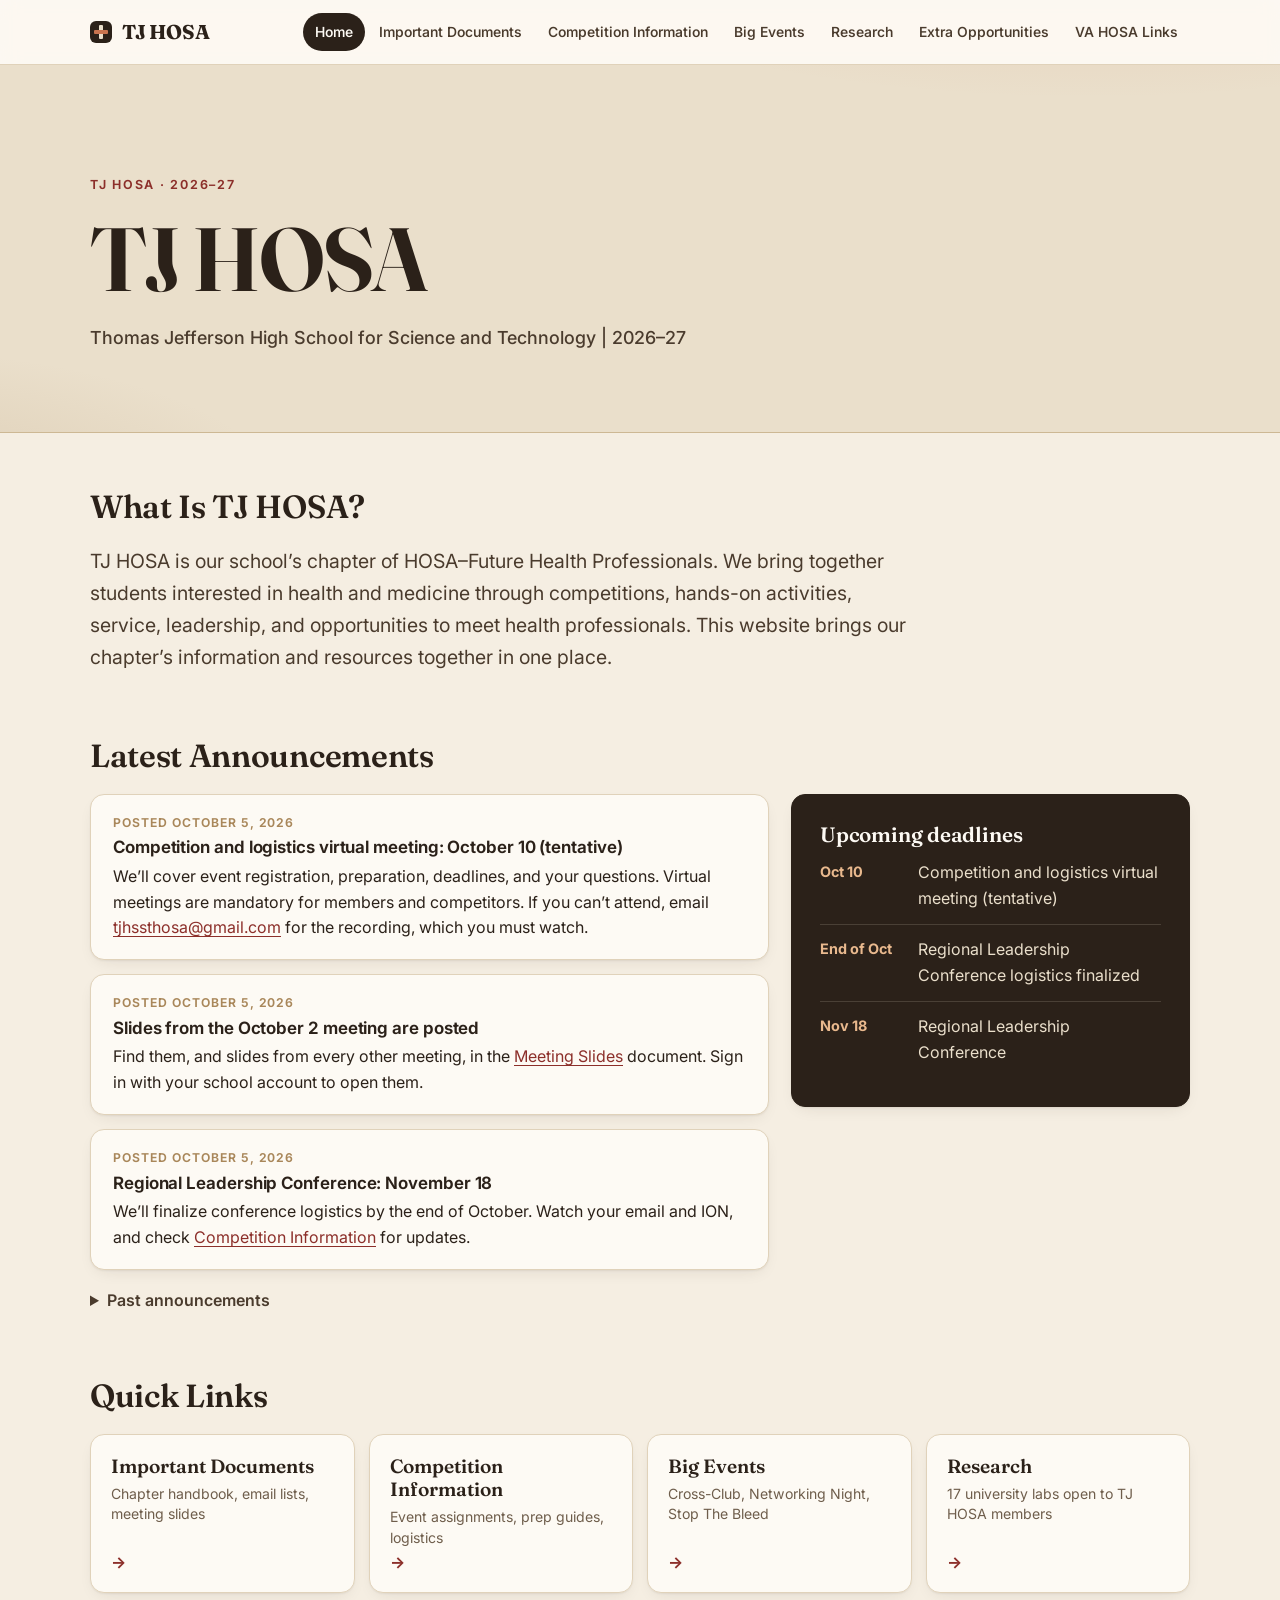
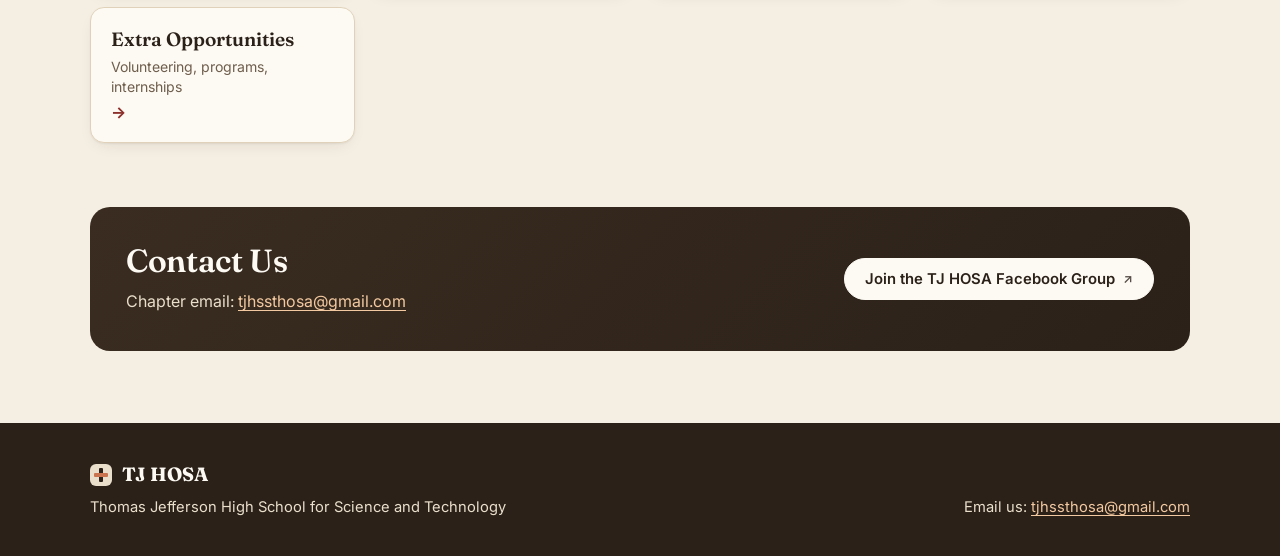
==== commit aa6fa57d: "Rebuild site with multi-page layout Add competition, documents, events, opportunities, research, and" ====
--- a/index.html
+++ b/index.html
@@ -4,772 +4,120 @@
 <meta charset="utf-8">
 <meta name="viewport" content="width=device-width, initial-scale=1">
 <title>TJ HOSA</title>
-<meta name="description" content="TJ HOSA, the HOSA–Future Health Professionals chapter at Thomas Jefferson High School for Science and Technology. Opportunities, competition, and sign-ups in one place.">
+<meta name="description" content="TJ HOSA, the HOSA–Future Health Professionals chapter at Thomas Jefferson High School for Science and Technology: announcements, documents, competition resources, events, and opportunities.">
+<link rel="icon" href="data:image/svg+xml,%3Csvg xmlns='http://www.w3.org/2000/svg' viewBox='0 0 32 32'%3E%3Crect width='32' height='32' fill='%232B2119'/%3E%3Crect x='13.5' y='6' width='5' height='20' fill='%23E9DCC4'/%3E%3Crect x='6' y='13.5' width='20' height='5' fill='%237A1C2B'/%3E%3C/svg%3E">
 <link rel="preconnect" href="https://fonts.googleapis.com">
 <link rel="preconnect" href="https://fonts.gstatic.com" crossorigin>
-<link href="https://fonts.googleapis.com/css2?family=Fraunces:opsz,wght@9..144,400;9..144,600;9..144,700&family=DM+Sans:wght@400;500;600;700&display=swap" rel="stylesheet">
-<style>
-:root{
-  --cream:#F6EEE2;
-  --paper:#FBF7F0;
-  --sand:#EADBC4;
-  --tan:#D6BE98;
-  --tan-deep:#B89A6C;
-  --clay:#B4562E;
-  --clay-deep:#94431F;
-  --sage:#6E7C59;
-  --sage-soft:#E3E6D6;
-  --gold:#C8923A;
-  --gold-soft:#F4E3C2;
-  --ink:#3A2A1E;
-  --ink-soft:#6B5848;
-  --rule:#E0D0B8;
-  --serif:"Fraunces",Georgia,serif;
-  --sans:"DM Sans",system-ui,-apple-system,"Segoe UI",sans-serif;
-  --radius:16px;
-  --shadow:0 1px 2px rgba(58,42,30,.06),0 8px 24px rgba(58,42,30,.07);
-}
-*,*::before,*::after{box-sizing:border-box}
-html{scroll-behavior:smooth;-webkit-text-size-adjust:100%}
-@media (prefers-reduced-motion:reduce){html{scroll-behavior:auto}*{transition:none!important;animation:none!important}}
-body{margin:0;background:var(--cream);color:var(--ink);font-family:var(--sans);font-size:1rem;line-height:1.6}
-h1,h2,h3,h4{font-family:var(--serif);font-weight:600;line-height:1.15;margin:0;letter-spacing:-.01em}
-p{margin:0 0 1em}
-a{color:var(--clay-deep)}
-:focus-visible{outline:3px solid var(--gold);outline-offset:2px;border-radius:6px}
-.wrap{max-width:1180px;margin:0 auto;padding:0 20px}
-.eyebrow{font-size:.78rem;font-weight:600;letter-spacing:.08em;text-transform:uppercase;color:var(--clay)}
-.muted{color:var(--ink-soft)}
-
-/* preview ribbon */
-.ribbon{background:var(--ink);color:var(--sand);font-size:.82rem;text-align:center;padding:7px 16px}
-.ribbon b{color:#fff}
-
-/* header */
-header{position:sticky;top:0;z-index:50;background:rgba(251,247,240,.94);backdrop-filter:blur(8px);border-bottom:1px solid var(--rule)}
-.head{display:flex;align-items:center;gap:20px;height:66px}
-.brand{display:flex;align-items:center;gap:10px;text-decoration:none;color:var(--ink);flex:0 0 auto}
-.mark{width:36px;height:36px;border-radius:50%;background:var(--clay);display:grid;place-items:center;color:#fff;font-family:var(--serif);font-weight:700;font-size:.95rem}
-.brand b{font-family:var(--serif);font-size:1.15rem}
-.brand small{display:block;font-size:.7rem;color:var(--ink-soft);margin-top:-3px}
-nav.tabs{display:flex;gap:2px;margin-left:auto;overflow-x:auto;scrollbar-width:none}
-nav.tabs::-webkit-scrollbar{display:none}
-nav.tabs a{padding:8px 13px;border-radius:999px;text-decoration:none;color:var(--ink-soft);font-weight:500;font-size:.92rem;white-space:nowrap}
-nav.tabs a:hover{background:var(--sand);color:var(--ink)}
-nav.tabs a[aria-current="page"]{background:var(--ink);color:var(--paper)}
-.menu-btn{display:none;margin-left:auto;background:none;border:1px solid var(--rule);border-radius:10px;padding:8px 12px;font:inherit;color:var(--ink)}
-@media (max-width:900px){
-  .menu-btn{display:block}
-  nav.tabs{display:none;position:absolute;top:66px;left:0;right:0;flex-direction:column;background:var(--paper);border-bottom:1px solid var(--rule);padding:10px 16px 16px;margin:0}
-  nav.tabs.open{display:flex}
-  nav.tabs a{border-radius:10px}
-}
-
-/* buttons */
-.btn{display:inline-flex;align-items:center;gap:8px;font:600 .95rem var(--sans);padding:12px 22px;border-radius:999px;border:1.5px solid transparent;cursor:pointer;text-decoration:none;transition:background .15s,transform .15s}
-.btn:hover{transform:translateY(-1px)}
-.btn-clay{background:var(--clay);color:#fff}
-.btn-clay:hover{background:var(--clay-deep)}
-.btn-line{background:transparent;border-color:var(--tan-deep);color:var(--ink)}
-.btn-line:hover{background:var(--sand)}
-.btn-sm{padding:8px 15px;font-size:.86rem}
-
-/* pages */
-main section.page{display:none;padding:48px 0 80px}
-main section.page.active{display:block}
-.page-head{margin-bottom:32px;max-width:720px}
-.page-head h1{font-size:clamp(2rem,4.4vw,3rem);margin:6px 0 12px}
-.page-head p{font-size:1.08rem;color:var(--ink-soft)}
-
-/* hero */
-.hero{display:grid;grid-template-columns:1.15fr .85fr;gap:40px;align-items:center;padding:20px 0 40px}
-.hero h1{font-size:clamp(2.5rem,6vw,4.4rem);line-height:1.02;margin:12px 0 18px}
-.hero h1 em{font-style:italic;color:var(--clay)}
-.hero p.lede{font-size:1.15rem;color:var(--ink-soft);max-width:52ch}
-.hero .cta{display:flex;flex-wrap:wrap;gap:12px;margin-top:26px}
-.hero-card{background:var(--paper);border:1px solid var(--rule);border-radius:24px;padding:26px;box-shadow:var(--shadow)}
-.hero-card h3{font-size:1.15rem;margin-bottom:14px}
-.next-list{list-style:none;margin:0;padding:0}
-.next-list li{display:flex;gap:14px;padding:11px 0;border-top:1px dashed var(--rule)}
-.next-list li:first-child{border-top:0}
-.date-chip{flex:0 0 54px;text-align:center;background:var(--gold-soft);border-radius:12px;padding:6px 0;font-weight:700;line-height:1.1;color:var(--clay-deep)}
-.date-chip small{display:block;font-size:.66rem;letter-spacing:.06em;text-transform:uppercase;font-weight:600}
-.next-list b{display:block;font-size:.95rem}
-.next-list span{font-size:.85rem;color:var(--ink-soft)}
-@media (max-width:900px){.hero{grid-template-columns:1fr}}
-
-.stats{display:grid;grid-template-columns:repeat(4,1fr);gap:14px;margin:12px 0 56px}
-.stat{background:var(--paper);border:1px solid var(--rule);border-radius:var(--radius);padding:20px}
-.stat b{font-family:var(--serif);font-size:2.1rem;color:var(--clay);display:block;line-height:1}
-.stat span{font-size:.88rem;color:var(--ink-soft)}
-@media (max-width:760px){.stats{grid-template-columns:repeat(2,1fr)}}
-
-.pillars{display:grid;grid-template-columns:repeat(5,1fr);gap:14px;margin-top:20px}
-.pillar{background:var(--paper);border-radius:var(--radius);padding:20px;border-top:4px solid var(--tan)}
-.pillar:nth-child(2){border-top-color:var(--clay)}
-.pillar:nth-child(3){border-top-color:var(--sage)}
-.pillar:nth-child(4){border-top-color:var(--gold)}
-.pillar:nth-child(5){border-top-color:var(--ink)}
-.pillar h3{font-size:1.15rem;margin-bottom:6px}
-.pillar p{font-size:.9rem;color:var(--ink-soft);margin:0}
-@media (max-width:900px){.pillars{grid-template-columns:repeat(2,1fr)}}
-@media (max-width:520px){.pillars{grid-template-columns:1fr}}
-
-.band{background:var(--sand);border-radius:28px;padding:40px;margin-top:56px;display:grid;grid-template-columns:1fr 1fr;gap:32px;align-items:center}
-.band h2{font-size:clamp(1.6rem,3vw,2.2rem);margin-bottom:10px}
-@media (max-width:760px){.band{grid-template-columns:1fr;padding:28px}}
-
-.section-title{display:flex;align-items:end;justify-content:space-between;gap:16px;margin:56px 0 18px;flex-wrap:wrap}
-.section-title h2{font-size:clamp(1.5rem,3vw,2rem)}
-
-/* opportunities */
-.howto{display:grid;grid-template-columns:repeat(3,1fr);gap:14px;margin-bottom:28px}
-.howto div{background:var(--paper);border:1px solid var(--rule);border-radius:var(--radius);padding:18px}
-.howto h4{font-family:var(--sans);font-size:.95rem;font-weight:700;margin-bottom:4px;display:flex;align-items:center;gap:8px}
-.howto p{font-size:.88rem;color:var(--ink-soft);margin:0}
-@media (max-width:760px){.howto{grid-template-columns:1fr}}
-
-.filters{position:sticky;top:66px;z-index:10;background:var(--cream);padding:12px 0;display:flex;flex-wrap:wrap;gap:10px;align-items:center;border-bottom:1px solid var(--rule);margin-bottom:22px}
-.chips{display:flex;gap:6px;flex-wrap:wrap}
-.chip{border:1px solid var(--tan);background:var(--paper);color:var(--ink);padding:7px 14px;border-radius:999px;font:500 .86rem var(--sans);cursor:pointer}
-.chip[aria-pressed="true"]{background:var(--clay);border-color:var(--clay);color:#fff}
-.chip .n{opacity:.7;font-size:.78rem;margin-left:3px}
-.search{margin-left:auto;flex:1 1 220px;max-width:300px;border:1px solid var(--tan);background:var(--paper);border-radius:999px;padding:9px 16px;font:inherit;color:var(--ink)}
-select.search{flex:0 0 auto;max-width:none}
-@media (max-width:700px){.search{margin-left:0;max-width:none}}
-
-.grid{display:grid;grid-template-columns:repeat(auto-fill,minmax(300px,1fr));gap:16px}
-.card{background:var(--paper);border:1px solid var(--rule);border-radius:var(--radius);padding:20px;display:flex;flex-direction:column;gap:10px;box-shadow:0 1px 0 rgba(58,42,30,.03);transition:box-shadow .2s,transform .2s}
-.card:hover{box-shadow:var(--shadow);transform:translateY(-2px)}
-.card .top{display:flex;justify-content:space-between;align-items:flex-start;gap:10px}
-.card h3{font-size:1.08rem}
-.card .org{font-size:.84rem;color:var(--ink-soft)}
-.card p{font-size:.9rem;margin:0;color:var(--ink)}
-.meta{display:flex;flex-wrap:wrap;gap:6px;margin-top:auto;padding-top:6px}
-.tag{font-size:.74rem;font-weight:600;padding:3px 9px;border-radius:999px;background:var(--sand);color:var(--ink-soft)}
-.tag.cat-Volunteering{background:var(--sage-soft);color:#4B5839}
-.tag.cat-Shadowing{background:#F3DCCF;color:var(--clay-deep)}
-.tag.cat-Research{background:#E4E0F0;color:#4D4473}
-.tag.cat-Programs{background:var(--gold-soft);color:#7A5517}
-.status{font-size:.72rem;font-weight:700;padding:3px 9px;border-radius:999px;white-space:nowrap}
-.status.open{background:#DCEBD3;color:#355226}
-.status.soon{background:var(--gold-soft);color:#7A5517}
-.status.list{background:var(--sand);color:var(--ink-soft)}
-.status.closed{background:#EED6CE;color:var(--clay-deep)}
-.card .foot{display:flex;justify-content:space-between;align-items:center;gap:10px;border-top:1px dashed var(--rule);padding-top:12px}
-.card .when{font-size:.84rem;font-weight:600;color:var(--clay-deep)}
-.empty{padding:40px;text-align:center;color:var(--ink-soft);background:var(--paper);border-radius:var(--radius)}
-.note-box{background:var(--paper);border:1px dashed var(--tan-deep);border-radius:var(--radius);padding:16px 20px;font-size:.9rem;color:var(--ink-soft);margin-top:18px}
-
-.fair{display:grid;grid-template-columns:1fr 1fr;gap:16px}
-.fair .card ul{margin:0;padding-left:1.1em;font-size:.92rem}
-@media (max-width:760px){.fair{grid-template-columns:1fr}}
-
-/* compete */
-.cat-tabs{display:flex;gap:6px;flex-wrap:wrap;margin-bottom:16px}
-.events{display:grid;grid-template-columns:repeat(auto-fill,minmax(230px,1fr));gap:10px}
-.ev{background:var(--paper);border:1px solid var(--rule);border-radius:12px;padding:12px 14px;font-size:.92rem;display:flex;justify-content:space-between;gap:8px;align-items:center}
-.ev .team{font-size:.7rem;font-weight:700;color:var(--sage);background:var(--sage-soft);padding:2px 7px;border-radius:999px}
-.leads{display:grid;grid-template-columns:repeat(auto-fill,minmax(240px,1fr));gap:12px;margin-top:16px}
-.lead{background:var(--paper);border-radius:12px;padding:14px 16px;border-left:4px solid var(--clay)}
-.lead b{display:block}
-.lead span{font-size:.85rem;color:var(--ink-soft)}
-.season{display:grid;grid-template-columns:repeat(4,1fr);gap:14px}
-.season div{background:var(--paper);border-radius:var(--radius);padding:18px;border:1px solid var(--rule)}
-.season b{font-family:var(--serif);font-size:1.1rem;display:block;margin-bottom:4px}
-.season span{font-size:.88rem;color:var(--ink-soft)}
-@media (max-width:860px){.season{grid-template-columns:repeat(2,1fr)}}
-
-/* calendar */
-.timeline{list-style:none;margin:0;padding:0;position:relative}
-.timeline::before{content:"";position:absolute;left:27px;top:6px;bottom:6px;width:2px;background:var(--tan)}
-.timeline li{display:flex;gap:18px;padding:10px 0;position:relative}
-.timeline .date-chip{flex:0 0 56px;z-index:1;border:3px solid var(--cream)}
-.timeline .body{background:var(--paper);border:1px solid var(--rule);border-radius:12px;padding:12px 16px;flex:1}
-.timeline .body b{display:block}
-.timeline .body span{font-size:.88rem;color:var(--ink-soft)}
-.month{font-family:var(--serif);font-size:1.3rem;margin:28px 0 6px 0;padding-left:76px}
-
-/* story */
-.story{display:grid;grid-template-columns:1fr 340px;gap:40px}
-.story article{font-size:1.06rem;max-width:66ch}
-.story article h2{font-size:1.6rem;margin:36px 0 12px}
-.story article h2:first-child{margin-top:0}
-.quote{font-family:var(--serif);font-size:1.4rem;line-height:1.35;background:var(--sand);border-left:5px solid var(--clay);border-radius:0 var(--radius) var(--radius) 0;padding:24px 28px;margin:24px 0}
-.quote small{display:block;font-family:var(--sans);font-size:.82rem;color:var(--ink-soft);margin-top:12px}
-.story aside{position:sticky;top:90px;align-self:start}
-.steps{list-style:none;margin:0;padding:0}
-.steps li{padding:14px 18px;background:var(--paper);border-radius:12px;margin-bottom:10px;border:1px solid var(--rule)}
-.steps b{display:block;color:var(--clay);font-family:var(--serif);font-size:1.1rem}
-.steps span{font-size:.9rem}
-.placeholder{background:repeating-linear-gradient(45deg,var(--sand),var(--sand) 10px,var(--paper) 10px,var(--paper) 20px);border:1px dashed var(--tan-deep);border-radius:var(--radius);padding:30px;text-align:center;color:var(--ink-soft);font-size:.9rem;margin:20px 0}
-@media (max-width:900px){.story{grid-template-columns:1fr}.story aside{position:static}}
-
-/* hub */
-.hub{display:grid;grid-template-columns:repeat(auto-fill,minmax(260px,1fr));gap:16px}
-.hub .card h3{display:flex;gap:10px;align-items:center}
-.ico{width:38px;height:38px;border-radius:12px;display:grid;place-items:center;background:var(--gold-soft);color:var(--clay-deep);flex:0 0 auto}
-.ico svg{width:20px;height:20px}
-
-/* team */
-.team-grid{display:grid;grid-template-columns:repeat(auto-fill,minmax(210px,1fr));gap:14px}
-.person{background:var(--paper);border:1px solid var(--rule);border-radius:var(--radius);padding:18px;text-align:center}
-.avatar{width:64px;height:64px;border-radius:50%;margin:0 auto 10px;display:grid;place-items:center;font-family:var(--serif);font-weight:700;font-size:1.3rem;color:#fff}
-.person b{display:block}
-.person span{font-size:.85rem;color:var(--ink-soft)}
-.team-h{font-size:1.25rem;margin:30px 0 12px}
-
-/* join + faq */
-.join-grid{display:grid;grid-template-columns:1.1fr .9fr;gap:24px}
-@media (max-width:860px){.join-grid{grid-template-columns:1fr}}
-.checklist{list-style:none;margin:0;padding:0;counter-reset:s}
-.checklist li{counter-increment:s;display:flex;gap:14px;padding:14px 0;border-top:1px dashed var(--rule)}
-.checklist li::before{content:counter(s);flex:0 0 32px;height:32px;border-radius:50%;background:var(--clay);color:#fff;display:grid;place-items:center;font-weight:700}
-.fee{background:var(--ink);color:var(--sand);border-radius:24px;padding:28px}
-.fee h3{color:#fff;font-size:1.4rem;margin-bottom:12px}
-.fee table{width:100%;border-collapse:collapse;margin:10px 0 16px}
-.fee td{padding:8px 0;border-bottom:1px solid rgba(234,219,196,.2)}
-.fee td:last-child{text-align:right;font-weight:700;color:#fff}
-details{background:var(--paper);border:1px solid var(--rule);border-radius:12px;padding:14px 18px;margin-bottom:10px}
-summary{cursor:pointer;font-weight:600}
-details p{margin:10px 0 0;color:var(--ink-soft)}
-
-/* modal */
-.modal-bg{position:fixed;inset:0;background:rgba(58,42,30,.45);display:none;align-items:center;justify-content:center;padding:16px;z-index:100}
-.modal-bg.open{display:flex}
-.modal{background:var(--paper);border-radius:22px;max-width:520px;width:100%;max-height:92vh;overflow:auto;padding:26px;box-shadow:0 20px 60px rgba(58,42,30,.3)}
-.modal h3{font-size:1.4rem;margin-bottom:4px}
-.modal .sub{font-size:.9rem;color:var(--ink-soft);margin-bottom:16px}
-.modal label{display:block;font-size:.85rem;font-weight:600;margin:12px 0 4px}
-.modal input,.modal select,.modal textarea{width:100%;border:1px solid var(--tan);background:#fff;border-radius:10px;padding:10px 12px;font:inherit;color:var(--ink)}
-.modal textarea{min-height:80px;resize:vertical}
-.modal .row{display:grid;grid-template-columns:1fr 1fr;gap:10px}
-.modal .actions{display:flex;justify-content:flex-end;gap:10px;margin-top:20px}
-.modal .info{background:var(--gold-soft);border-radius:10px;padding:10px 12px;font-size:.84rem;margin-top:8px}
-.toast{position:fixed;bottom:20px;left:50%;transform:translateX(-50%) translateY(120px);background:var(--ink);color:var(--paper);padding:12px 20px;border-radius:999px;font-size:.9rem;z-index:200;transition:transform .3s;max-width:calc(100% - 32px);text-align:center;opacity:0;visibility:hidden}
-.toast.show{transform:translateX(-50%) translateY(0);opacity:1;visibility:visible}
-
-footer{background:var(--ink);color:var(--sand);padding:44px 0 30px;font-size:.9rem}
-footer .cols{display:grid;grid-template-columns:2fr 1fr 1fr;gap:30px}
-footer a{color:var(--sand)}
-footer h4{font-family:var(--sans);color:#fff;font-size:.9rem;margin-bottom:8px}
-footer ul{list-style:none;margin:0;padding:0}
-footer li{margin-bottom:5px}
-footer .fine{border-top:1px solid rgba(234,219,196,.2);margin-top:30px;padding-top:16px;font-size:.78rem;opacity:.75}
-@media (max-width:760px){footer .cols{grid-template-columns:1fr}}
-</style>
+<link href="https://fonts.googleapis.com/css2?family=Fraunces:opsz,wght@9..144,500..700&family=Inter:wght@400..700&display=swap" rel="stylesheet">
+<link rel="stylesheet" href="styles.css">
+<script src="site.js"></script>
 </head>
 <body>
-
-<div class="ribbon"><b>Design preview.</b> Sign-up buttons are mocked up and don't save anything yet.</div>
-
-<header>
-  <div class="wrap head">
-    <a class="brand" href="#home"><span class="mark">TJ</span><span><b>TJ HOSA</b><small>Future Health Professionals</small></span></a>
-    <button class="menu-btn" aria-expanded="false" aria-controls="tabs">Menu</button>
-    <nav class="tabs" id="tabs">
-      <a href="#home">Home</a>
-      <a href="#opportunities">Opportunities</a>
-      <a href="#compete">Compete</a>
-      <a href="#calendar">Calendar</a>
-      <a href="#hub">Member Hub</a>
-      <a href="#story">Our Story</a>
-      <a href="#team">Team</a>
-      <a href="#join">Join</a>
+<a class="skip" href="#main">Skip to content</a>
+<header class="site-header">
+  <div class="header-in">
+    <a class="wordmark" href="index.html"><span class="mark" aria-hidden="true"></span>TJ HOSA</a>
+    <button class="menu-toggle" type="button" aria-expanded="false" aria-controls="site-nav">Menu</button>
+    <nav class="site-nav" id="site-nav" aria-label="Main">
+      <ul>
+        <li><a href="index.html" aria-current="page">Home</a></li>
+        <li><a href="documents.html">Important Documents</a></li>
+        <li><a href="competition.html">Competition Information</a></li>
+        <li><a href="events.html">Big Events</a></li>
+        <li><a href="research.html">Research</a></li>
+        <li><a href="opportunities.html">Extra Opportunities</a></li>
+        <li><a href="va-hosa.html">VA HOSA Links</a></li>
+      </ul>
     </nav>
   </div>
 </header>
 
-<main class="wrap">
+<div class="page-head page-head-home">
+  <div class="page-head-in">
+    <p class="eyebrow">TJ HOSA · 2026–27</p>
+    <h1>TJ HOSA</h1>
+    <p class="subtitle">Thomas Jefferson High School for Science and Technology | 2026–27</p>
+  </div>
+</div>
 
-<!-- HOME -->
-<section class="page" id="home">
-  <div class="hero">
-    <div>
-      <span class="eyebrow">Thomas Jefferson HS for Science and Technology</span>
-      <h1>Your way into <em>health</em> starts here.</h1>
-      <p class="lede">TJ HOSA is the chapter of HOSA–Future Health Professionals at TJ. We run competition prep, shadowing, research matches, volunteering and a health fair, and every sign-up goes through this site.</p>
-      <div class="cta">
-        <a class="btn btn-clay" href="#opportunities">Browse opportunities</a>
-        <a class="btn btn-line" href="#join">Join the chapter</a>
-      </div>
-    </div>
-    <div class="hero-card">
-      <h3>Coming up</h3>
-      <ul class="next-list" id="home-next"></ul>
-      <a class="btn btn-line btn-sm" href="#calendar" style="margin-top:12px">Full calendar</a>
-    </div>
+<main id="main">
+<section aria-labelledby="what">
+  <h2 id="what">What Is TJ HOSA?</h2>
+  <p class="lede">TJ HOSA is our school’s chapter of HOSA–Future Health Professionals. We bring together students interested in health and medicine through competitions, hands-on activities, service, leadership, and opportunities to meet health professionals. This website brings our chapter’s information and resources together in one place.</p>
+</section>
+
+<section aria-labelledby="news">
+  <h2 id="news">Latest Announcements</h2>
+  <!-- Newest first. Give each announcement its posting date. Move expired ones to "Past announcements" or delete them. -->
+  <div class="split">
+  <div>
+  <ul class="announcements">
+    <li>
+      <time datetime="2026-10-05">Posted October 5, 2026</time>
+      <h3>Competition and logistics virtual meeting: October 10 (tentative)</h3>
+      <p>We’ll cover event registration, preparation, deadlines, and your questions. Virtual meetings are mandatory for members and competitors. If you can’t attend, email <a href="mailto:tjhssthosa@gmail.com">tjhssthosa@gmail.com</a> for the recording, which you must watch.</p>
+    </li>
+    <li>
+      <time datetime="2026-10-05">Posted October 5, 2026</time>
+      <h3>Slides from the October 2 meeting are posted</h3>
+      <p>Find them, and slides from every other meeting, in the <a href="documents.html#slides">Meeting Slides</a> document. Sign in with your school account to open them.</p>
+    </li>
+    <li>
+      <time datetime="2026-10-05">Posted October 5, 2026</time>
+      <h3>Regional Leadership Conference: November 18</h3>
+      <p>We’ll finalize conference logistics by the end of October. Watch your email and ION, and check <a href="competition.html#updates">Competition Information</a> for updates.</p>
+    </li>
+  </ul>
+
+  <details class="archive">
+    <summary>Past announcements</summary>
+    <ul>
+      <li>September 28: Membership, affiliation, and fee deadline</li>
+      <li>September 11: Interest meeting during 8B</li>
+    </ul>
+  </details>
   </div>
-
-  <div class="stats">
-    <div class="stat"><b id="stat-opps">0</b><span>open opportunities with partners</span></div>
-    <div class="stat"><b>200</b><span>organizations our officers have contacted</span></div>
-    <div class="stat"><b id="stat-labs">0</b><span>research labs open to TJ students</span></div>
-    <div class="stat"><b>0</b><span>course prerequisites to join, thanks to SB 707</span></div>
-  </div>
-
-  <span class="eyebrow">What we do</span>
-  <h2 style="font-size:clamp(1.6rem,3vw,2.2rem);margin-top:6px">Learn. Lead. Serve. Connect. Compete.</h2>
-  <div class="pillars">
-    <div class="pillar"><h3>Learn</h3><p>Guest speakers, simulations, and hands-on workshops in 8th period.</p></div>
-    <div class="pillar"><h3>Lead</h3><p>Run a committee, a service project, or one of our three signature events.</p></div>
-    <div class="pillar"><h3>Serve</h3><p>Group volunteering, a blood drive, and a community health fair.</p></div>
-    <div class="pillar"><h3>Connect</h3><p>Shadowing, research matches, and a health careers networking night.</p></div>
-    <div class="pillar"><h3>Compete</h3><p>Regionals in November, then States and the International Leadership Conference.</p></div>
-  </div>
-
-  <div class="band">
-    <div>
-      <span class="eyebrow">Our story</span>
-      <h2>TJ students changed Virginia law to bring HOSA back.</h2>
-      <p class="muted">Our chapter lost its charter because of one line in an eligibility rule. In 2024, SB 707 changed that rule for every public school in the state.</p>
-      <a class="btn btn-clay" href="#story">Read the story</a>
-    </div>
-    <div class="quote" style="margin:0">“Each public middle school and high school may establish career and technical education student organizations, regardless of whether such school offers career and technical education courses.”<small>Va. Code § 22.1-227.1, as amended by SB 707 (2024)</small></div>
-  </div>
-
-  <div class="section-title"><h2>Three signature events</h2></div>
-  <div class="grid">
-    <div class="card"><span class="eyebrow">January · Saturday</span><h3>Community Health Fair</h3><p>Open to TJ families and the community, with 20–25 tables from health organizations. Every booth runs an interactive activity.</p><div class="foot"><span class="when">Date pending venue</span><button class="btn btn-line btn-sm" data-signup="fair-volunteer">Volunteer</button></div></div>
-    <div class="card"><span class="eyebrow">Winter–Spring</span><h3>Blood Drive</h3><p>Organized with the Red Cross at TJ. It also counts toward HOSA's Blood Drive recognition events.</p><div class="foot"><span class="when">Booking in progress</span><button class="btn btn-line btn-sm" data-signup="red-cross">Get notified</button></div></div>
-    <div class="card"><span class="eyebrow">Before winter break · 8th period</span><h3>Cross-Club Event</h3><p>A bioethics debate or tech-and-bio event run with NeuroSoc and the Bioinformatics Society.</p><div class="foot"><span class="when">Planning now</span><button class="btn btn-line btn-sm" data-signup="cross-club">Get notified</button></div></div>
+  <aside class="card deadlines" aria-labelledby="deadlines">
+    <h3 id="deadlines">Upcoming deadlines</h3>
+    <ol class="timeline">
+      <li><span class="when">Oct 10</span><span>Competition and logistics virtual meeting (tentative)</span></li>
+      <li><span class="when">End of Oct</span><span>Regional Leadership Conference logistics finalized</span></li>
+      <li><span class="when">Nov 18</span><span>Regional Leadership Conference</span></li>
+    </ol>
+  </aside>
   </div>
 </section>
 
-<!-- OPPORTUNITIES -->
-<section class="page" id="opportunities">
-  <div class="page-head">
-    <span class="eyebrow">Opportunities board</span>
-    <h1>Every opportunity, one place.</h1>
-    <p>Officers have contacted 200 organizations. Everything listed here said yes or gave us a concrete next step. Pick one and sign up, and an officer will handle the rest.</p>
-  </div>
-
-  <div class="howto">
-    <div><h4><span class="tag">Slot</span> Claim a spot</h4><p>The chapter runs it. Sign up for a slot, and an officer confirms your spot by email.</p></div>
-    <div><h4><span class="tag">Match</span> Submit interest</h4><p>Send your interests and resume. Officers pick the best fit and make one introduction. Please don't email hosts yourself.</p></div>
-    <div><h4><span class="tag">Apply</span> Apply yourself</h4><p>You apply on your own. We post the deadline and send reminders.</p></div>
-  </div>
-
-  <div class="filters">
-    <div class="chips" id="cat-chips"></div>
-    <select class="search" id="type-filter" aria-label="Sign-up type">
-      <option value="">All sign-up types</option><option>Slot</option><option>Match</option><option>Apply</option>
-    </select>
-    <input class="search" id="opp-search" type="search" placeholder="Search: nutrition, GMU, summer…" aria-label="Search opportunities">
-  </div>
-
-  <div class="grid" id="opp-grid"></div>
-
-  <div class="note-box"><b>Still finding hosts:</b> dental (NVDS), hospital (SHAV), physical therapy (APTA VA), veterinary (VVMA), family physicians (VAFP), radiology, medical society, dosimetry, PA (VAPA), and urgent care (UVCA). <a href="#" data-signup="host-interest">Tell us which ones you want</a> so we know where to push.</div>
-
-  <div class="section-title"><h2>Health Fair tables</h2><span class="muted">We're waiting on a venue date</span></div>
-  <div class="fair">
-    <div class="card"><h3>Confirmed</h3><ul><li>Infinite Legacy</li><li>Hemophilia Association of the Capital Area</li><li>Brain Injury Services</li><li>Alzheimer's Association, National Capital Area</li><li>NOVA Medical Education Campus</li><li>NoVA Vision Center</li></ul></div>
-    <div class="card"><h3>Interested, waiting on the date</h3><ul><li>Fairfax County</li><li>HopeLink</li><li>American Diabetes Association</li><li>Susan G. Komen</li><li>APTA Virginia (also a Dec 5 or 12 presentation)</li><li>About 50 more organizations</li></ul><div class="foot"><span class="when">Volunteer roles: setup, booth runner, greeter</span><button class="btn btn-clay btn-sm" data-signup="fair-volunteer">Sign up</button></div></div>
+<section aria-labelledby="quick">
+  <h2 id="quick">Quick Links</h2>
+  <div class="tiles">
+    <a class="tile" href="documents.html"><span class="tile-title">Important Documents</span><span class="tile-sub">Chapter handbook, email lists, meeting slides</span><span class="arrow" aria-hidden="true">→</span></a>
+    <a class="tile" href="competition.html"><span class="tile-title">Competition Information</span><span class="tile-sub">Event assignments, prep guides, logistics</span><span class="arrow" aria-hidden="true">→</span></a>
+    <a class="tile" href="events.html"><span class="tile-title">Big Events</span><span class="tile-sub">Cross-Club, Networking Night, Stop The Bleed</span><span class="arrow" aria-hidden="true">→</span></a>
+    <a class="tile" href="research.html"><span class="tile-title">Research</span><span class="tile-sub">17 university labs open to TJ HOSA members</span><span class="arrow" aria-hidden="true">→</span></a>
+    <a class="tile" href="opportunities.html"><span class="tile-title">Extra Opportunities</span><span class="tile-sub">Volunteering, programs, internships</span><span class="arrow" aria-hidden="true">→</span></a>
   </div>
 </section>
 
-<!-- COMPETE -->
-<section class="page" id="compete">
-  <div class="page-head">
-    <span class="eyebrow">Competitive events · 2026–27</span>
-    <h1>Find your event.</h1>
-    <p>Any affiliated member can compete, and you don't need an 8th-period spot. Each member competes in one event per year. If your first pick isn't working out, you can request a switch from the Member Hub.</p>
-    <div style="display:flex;gap:10px;flex-wrap:wrap"><button class="btn btn-clay" data-signup="event-switch">Request an event switch</button><button class="btn btn-line" data-signup="event-interest">Submit event preferences</button></div>
+<section aria-labelledby="contact" class="contact-band">
+  <div>
+    <h2 id="contact">Contact Us</h2>
+    <p>Chapter email: <a href="mailto:tjhssthosa@gmail.com">tjhssthosa@gmail.com</a></p>
   </div>
-
-  <div class="season">
-    <div><b>Fall</b><span>Affiliate, pick your event, attend the Oct 3 and Oct 10 virtual meetings.</span></div>
-    <div><b>Nov 18</b><span>Regional Leadership Conference. Mock competition beforehand.</span></div>
-    <div><b>Spring</b><span>Virginia State Leadership Conference. Mock SLC in Feb/Mar.</span></div>
-    <div><b>June 22–25</b><span>International Leadership Conference, Philadelphia.</span></div>
-  </div>
-
-  <div class="section-title"><h2>All events</h2><span class="muted"><span class="team">Team</span> = group event</span></div>
-  <div class="cat-tabs" id="ev-tabs"></div>
-  <div class="events" id="ev-list"></div>
-
-  <div class="section-title"><h2>Your event leads</h2></div>
-  <div class="leads">
-    <div class="lead"><b>Ailee Byington &amp; Sahana Adusumilli</b><span>Competition Directors</span></div>
-    <div class="lead"><b>Chloe Deng</b><span>Health Science</span></div>
-    <div class="lead"><b>Christian Yoo</b><span>Clinical &amp; Health Professions</span></div>
-    <div class="lead"><b>Hiral Jain</b><span>Teamwork &amp; Innovation</span></div>
-    <div class="lead"><b>Maggie He</b><span>Leadership, Communication &amp; Emergency Preparedness</span></div>
-  </div>
-  <div class="note-box">Always check the official <a href="https://hosa.org/guidelines/" target="_blank" rel="noopener">2026–27 HOSA guidelines</a> and Virginia HOSA instructions. Virginia's regional event list can differ from the national program.</div>
-</section>
-
-<!-- CALENDAR -->
-<section class="page" id="calendar">
-  <div class="page-head">
-    <span class="eyebrow">2026–27 calendar</span>
-    <h1>What's coming up</h1>
-    <p>Chapter meetings, opportunity deadlines, and conferences, all on one timeline. Tap an item to sign up or get a reminder.</p>
-  </div>
-  <div id="cal"></div>
-</section>
-
-<!-- HUB -->
-<section class="page" id="hub">
-  <div class="page-head">
-    <span class="eyebrow">Member Hub</span>
-    <h1>Everything you need to do, in one place.</h1>
-    <p>No more digging through ION posts and email threads. Every chapter form lives here.</p>
-  </div>
-  <div class="hub">
-    <div class="card"><h3><span class="ico"><svg viewBox="0 0 24 24" fill="none" stroke="currentColor" stroke-width="2"><rect x="3" y="4" width="18" height="17" rx="2"/><path d="M16 2v4M8 2v4M3 10h18"/></svg></span>8th-period sign-up</h3><p>About 60 spots each week, first come, first served. Sign-ups open for about two days.</p><div class="foot"><span class="when">Next: Fri, Oct 9</span><button class="btn btn-clay btn-sm" data-signup="eighth">Sign up</button></div></div>
-    <div class="card"><h3><span class="ico"><svg viewBox="0 0 24 24" fill="none" stroke="currentColor" stroke-width="2"><path d="M17 1l4 4-4 4"/><path d="M3 11V9a4 4 0 0 1 4-4h14M7 23l-4-4 4-4"/><path d="M21 13v2a4 4 0 0 1-4 4H3"/></svg></span>Switch events</h3><p>Ask to move to a different competitive event. Competition Directors review requests against capacity and team rules.</p><div class="foot"><span class="when">Closes before regional registration</span><button class="btn btn-clay btn-sm" data-signup="event-switch">Request</button></div></div>
-    <div class="card"><h3><span class="ico"><svg viewBox="0 0 24 24" fill="none" stroke="currentColor" stroke-width="2"><path d="M12 20h9M16.5 3.5a2.1 2.1 0 0 1 3 3L7 19l-4 1 1-4z"/></svg></span>Event preferences</h3><p>Rank your top 3–5 events, tell us whether you'd rather compete solo or on a team, and list teammates.</p><div class="foot"><span class="when">Open</span><button class="btn btn-clay btn-sm" data-signup="event-interest">Submit</button></div></div>
-    <div class="card"><h3><span class="ico"><svg viewBox="0 0 24 24" fill="none" stroke="currentColor" stroke-width="2"><circle cx="12" cy="12" r="9"/><path d="M12 7v5l3 3"/></svg></span>Log service hours</h3><p>Record hours from chapter events. They count toward Recognition events and X2VOL.</p><div class="foot"><span class="when">Ongoing</span><button class="btn btn-clay btn-sm" data-signup="hours">Log hours</button></div></div>
-    <div class="card"><h3><span class="ico"><svg viewBox="0 0 24 24" fill="none" stroke="currentColor" stroke-width="2"><path d="M20.8 4.6a5.5 5.5 0 0 0-7.8 0L12 5.7l-1-1.1a5.5 5.5 0 0 0-7.8 7.8L12 21l8.8-8.6a5.5 5.5 0 0 0 0-7.8z"/></svg></span>Financial aid</h3><p>If the $25 fee is hard to pay, request help here. Only the treasurer sees your request, and you don't have to explain.</p><div class="foot"><span class="when">Private</span><button class="btn btn-clay btn-sm" data-signup="aid">Request</button></div></div>
-    <div class="card"><h3><span class="ico"><svg viewBox="0 0 24 24" fill="none" stroke="currentColor" stroke-width="2"><path d="M9 18h6M10 22h4M12 2a7 7 0 0 0-4 12.7V17h8v-2.3A7 7 0 0 0 12 2z"/></svg></span>Pitch an event</h3><p>Pitch a workshop, speaker, fundraiser, or service project for 8th period.</p><div class="foot"><span class="when">Open</span><button class="btn btn-clay btn-sm" data-signup="pitch">Pitch</button></div></div>
-    <div class="card"><h3><span class="ico"><svg viewBox="0 0 24 24" fill="none" stroke="currentColor" stroke-width="2"><path d="M14 2H6a2 2 0 0 0-2 2v16a2 2 0 0 0 2 2h12a2 2 0 0 0 2-2V8z"/><path d="M14 2v6h6M8 13h8M8 17h5"/></svg></span>Resources</h3><p>The member handbook, event guidelines, prep packets, and recordings of virtual meetings.</p><div class="foot"><span class="when">Members</span><a class="btn btn-line btn-sm" href="https://hosa.org/guidelines/" target="_blank" rel="noopener">Guidelines</a></div></div>
-    <div class="card"><h3><span class="ico"><svg viewBox="0 0 24 24" fill="none" stroke="currentColor" stroke-width="2"><path d="M20 21v-2a4 4 0 0 0-4-4H8a4 4 0 0 0-4 4v2"/><circle cx="12" cy="7" r="4"/></svg></span>My sign-ups</h3><p>See every opportunity you signed up for and whether an officer has confirmed it.</p><div class="foot"><span class="when">Planned: sign in with school Google</span><button class="btn btn-line btn-sm" data-signup="mine">Preview</button></div></div>
+  <div class="btn-row">
+    <a class="btn btn-light" href="https://www.facebook.com/share/g/1LdUMKy2Qd/" target="_blank" rel="noopener">Join the TJ HOSA Facebook Group</a>
   </div>
 </section>
-
-<!-- STORY -->
-<section class="page" id="story">
-  <div class="page-head">
-    <span class="eyebrow">History of TJ HOSA</span>
-    <h1>Shut down by a rule. Brought back by a law.</h1>
-    <p>Most clubs are founded. Ours was founded twice: the second time came after TJ students went to Richmond and changed the rule for every public school in Virginia.</p>
-  </div>
-  <div class="story">
-    <article>
-      <h2>The first chapter</h2>
-      <p>TJ used to have a HOSA chapter. Members competed, studied health careers, and served the community like chapters across the state.</p>
-      <div class="placeholder">[Photo + founding year of the original chapter, and any alumni results]</div>
-
-      <h2>The rule that ended it</h2>
-      <p>Virginia tied career and technical student organizations (CTSOs) like HOSA to career and technical education courses. To have a chapter, a school had to offer a qualifying course. TJ, the state's top science and technology school, didn't offer the qualifying health science course, so the chapter lost its charter.</p>
-      <p>Interest, performance, and the number of students headed into medicine had nothing to do with it. The chapter closed because of one line in an eligibility rule.</p>
-
-      <h2>Going to Richmond</h2>
-      <p>The students didn't ask for an exception for one school. They argued that no school's course catalog should decide whether its students can join a national professional organization. They researched the code section, built the case, and found legislators willing to carry the bill.</p>
-      <div class="placeholder">[Names of the students involved, the bill's patron, and photos from the General Assembly or testimony]</div>
-
-      <div class="quote">“Each public middle school and high school may establish career and technical education student organizations, regardless of whether such school offers career and technical education courses.”<small>Va. Code § 22.1-227.1, as amended by SB 707 · 2024 Acts of Assembly, ch. 776</small></div>
-
-      <h2>What changed</h2>
-      <p>SB 707 was signed on April 8, 2024, and took effect July 1, 2024. It opened HOSA, DECA, FBLA, TSA, SkillsUSA, FCCLA, and Educators Rising to every public middle and high school in Virginia, including the ones that had been locked out.</p>
-
-      <h2>Chartered again</h2>
-      <p>This is why TJ HOSA has no course prerequisite, no application, and no tryout. If you go to TJ, you can join. The students who fixed the rule passed the chapter on to the next class, and the 2026–27 chapter is the first full roster since.</p>
-      <a class="btn btn-clay" href="#join">Be part of the next chapter</a>
-    </article>
-    <aside>
-      <ol class="steps">
-        <li><b>Before</b><span>TJ has a HOSA chapter.</span></li>
-        <li><b>The rule</b><span>CTSO chapters tied to CTE courses. TJ loses its charter.</span></li>
-        <li><b>2023</b><span>TJ students take the case to Richmond.</span></li>
-        <li><b>Apr 8, 2024</b><span>SB 707 signed, Chapter 776.</span></li>
-        <li><b>Jul 1, 2024</b><span>Law takes effect statewide.</span></li>
-        <li><b>2026–27</b><span>TJ HOSA rechartered and open to every TJ student.</span></li>
-      </ol>
-      <div class="note-box">Read the statute: <a href="https://law.lis.virginia.gov/vacode/title22.1/chapter9/section22.1-227.1/" target="_blank" rel="noopener">Va. Code § 22.1-227.1</a></div>
-    </aside>
-  </div>
-</section>
-
-<!-- TEAM -->
-<section class="page" id="team">
-  <div class="page-head">
-    <span class="eyebrow">2026–27 leadership</span>
-    <h1>The people behind it</h1>
-    <p>Officers were picked through applications and interviews. To reach any of us, email <a href="mailto:tjhssthosa@gmail.com">tjhssthosa@gmail.com</a>.</p>
-  </div>
-  <div id="team-list"></div>
-</section>
-
-<!-- JOIN -->
-<section class="page" id="join">
-  <div class="page-head">
-    <span class="eyebrow">Join TJ HOSA</span>
-    <h1>If you go to TJ, you're eligible.</h1>
-    <p>There's no prerequisite, application, or tryout, and you don't need to be pre-med. You also don't have to compete.</p>
-  </div>
-  <div class="join-grid">
-    <div>
-      <ol class="checklist">
-        <li><div><b>Read the member handbook</b><br><span class="muted">Covers how competition, 8th period, and outside opportunities work.</span></div></li>
-        <li><div><b>Pay the $25 fee or request aid</b><br><span class="muted">Aid requests are handled privately and approved right away.</span></div></li>
-        <li><div><b>Fill out the membership form</b><br><span class="muted">We use it to affiliate you with HOSA and Virginia HOSA.</span></div></li>
-        <li><div><b>Choose how you'll take part</b><br><span class="muted">Compete, come to 8th period, sign up for opportunities, or do all three.</span></div></li>
-      </ol>
-      <button class="btn btn-clay" data-signup="join" style="margin-top:16px">Start membership</button>
-    </div>
-    <div class="fee">
-      <h3>The $25 fee</h3>
-      <table><tr><td>HOSA affiliation</td><td>$17</td></tr><tr><td>Chapter activities</td><td>$8</td></tr><tr><td>Total</td><td>$25</td></tr></table>
-      <p style="margin:0">Money should never keep anyone out of HOSA. If the fee is hard to pay, <a href="#" data-signup="aid">ask for help</a> and we'll cover it.</p>
-      <p style="margin:12px 0 0;font-size:.85rem;opacity:.8">Virginia HOSA affiliation for 2026–27 closes December 18.</p>
-    </div>
-  </div>
-
-  <div class="section-title"><h2>Questions</h2></div>
-  <details><summary>Do I have to compete?</summary><p>No. Competing is one way to take part. You can also come to 8th period, sign up for opportunities, and help run events.</p></details>
-  <details><summary>Do I need an 8th-period spot to compete?</summary><p>No. Any affiliated member can compete. Most competition prep happens outside 8th period, with help from your event lead.</p></details>
-  <details><summary>Can I switch my competitive event?</summary><p>Yes, as long as there's room. Submit a switch request in the Member Hub. Competition Directors check capacity and team rules and get back to you by email.</p></details>
-  <details><summary>How do shadowing and research matches work?</summary><p>For "Match" listings, you submit your interests and resume. Officers choose one student per opening and send a single introduction, which keeps hosts from getting flooded with emails. Please don't contact hosts directly.</p></details>
-  <details><summary>I'm not pre-med. Is this for me?</summary><p>Yes. HOSA has events and opportunities in public health, biomedical engineering, health policy, psych and neuro, nutrition, veterinary science, and more.</p></details>
-  <details><summary>What if I don't get an 8th-period spot?</summary><p>Spots reset every week, so try again at the next sign-up.</p></details>
-</section>
-
 </main>
 
-<footer>
-  <div class="wrap">
-    <div class="cols">
-      <div><b style="font-family:var(--serif);font-size:1.3rem;color:#fff">TJ HOSA</b><p style="margin-top:8px">The HOSA–Future Health Professionals chapter at Thomas Jefferson High School for Science and Technology. Faculty advisor: Mr. Roth.</p><p><a href="mailto:tjhssthosa@gmail.com">tjhssthosa@gmail.com</a> · <a href="https://instagram.com/tjhsst__hosa" target="_blank" rel="noopener">@tjhsst__hosa</a></p></div>
-      <div><h4>Chapter</h4><ul><li><a href="#opportunities">Opportunities</a></li><li><a href="#compete">Compete</a></li><li><a href="#hub">Member Hub</a></li><li><a href="#story">Our Story</a></li></ul></div>
-      <div><h4>HOSA</h4><ul><li><a href="https://hosa.org" target="_blank" rel="noopener">hosa.org</a></li><li><a href="https://virginiahosa.org" target="_blank" rel="noopener">Virginia HOSA</a></li><li><a href="https://hosa.org/guidelines/" target="_blank" rel="noopener">Event guidelines</a></li></ul></div>
+<footer class="site-footer">
+  <div class="footer-in">
+    <div>
+      <p class="footer-mark"><span class="mark" aria-hidden="true"></span>TJ HOSA</p>
+      <p>Thomas Jefferson High School for Science and Technology</p>
     </div>
-    <div class="fine">This is a student chapter site. It is not an official publication of FCPS, TJHSST, HOSA, or Virginia HOSA. Partner organizations have agreed to work with the chapter, so please send all contact through officers.</div>
+    <p>Email us: <a href="mailto:tjhssthosa@gmail.com">tjhssthosa@gmail.com</a></p>
   </div>
 </footer>
-
-<div class="modal-bg" id="modal" role="dialog" aria-modal="true" aria-labelledby="m-title">
-  <form class="modal" id="m-form">
-    <h3 id="m-title"></h3>
-    <div class="sub" id="m-sub"></div>
-    <div id="m-fields"></div>
-    <div class="actions"><button type="button" class="btn btn-line btn-sm" id="m-cancel">Cancel</button><button type="submit" class="btn btn-clay btn-sm" id="m-submit">Submit</button></div>
-  </form>
-</div>
-<div class="toast" id="toast" role="status"></div>
-
-<script>
-/* ---------- DATA ---------- */
-const OPPS = [
-  // Volunteering
-  {id:"csc",cat:"Volunteering",org:"Children's Science Center",title:"Family Science Night",what:"Run hands-on science stations for families at Parklawn Elementary.",when:"Oct 22",type:"Slot",status:"closed",statusText:"Roster closed · waitlist"},
-  {id:"insight",cat:"Volunteering",org:"Insight Memory Care Center, Fairfax",title:"Memory care companion",what:"Recurring volunteering with adults living with dementia. Room for 1–2 students.",when:"Mon + Fri, from October",type:"Slot",status:"open",statusText:"Open"},
-  {id:"inova-lwc",cat:"Volunteering",org:"Inova Life with Cancer",title:"Collection drive + CureFest",what:"Run a collection drive and volunteer at CureFest.",when:"Fall",type:"Slot",status:"soon",statusText:"Opening soon"},
-  {id:"red-cross",cat:"Volunteering",org:"American Red Cross, NoVA",title:"Red Cross Club + blood drive",what:"Help plan and staff a TJ blood drive with the Red Cross Club.",when:"Date TBD",type:"Slot",status:"soon",statusText:"Opening soon"},
-  {id:"ffo",cat:"Volunteering",org:"Food for Others",title:"Group volunteering",what:"Food distribution shifts as a chapter group.",when:"Date TBD",type:"Slot",status:"list",statusText:"Interest list"},
-  {id:"fcpa",cat:"Volunteering",org:"Fairfax County Park Authority",title:"Group service day",what:"We're choosing from several group options. Your votes decide which one.",when:"Date TBD",type:"Slot",status:"list",statusText:"Interest list"},
-  {id:"ncs",cat:"Volunteering",org:"Fairfax County NCS",title:"Neighborhood & Community Services",what:"Group volunteering coordinated through one chapter point of contact.",when:"Date TBD",type:"Slot",status:"list",statusText:"Interest list"},
-  {id:"sova",cat:"Volunteering",org:"Special Olympics Virginia, Potomac",title:"Event volunteers",what:"Volunteer at Special Olympics competitions in the Potomac region.",when:"Date TBD",type:"Slot",status:"list",statusText:"Interest list"},
-  {id:"brightview",cat:"Volunteering",org:"Brightview Woodburn",title:"Senior living volunteering",what:"Activities and companionship with residents.",when:"Date TBD",type:"Slot",status:"list",statusText:"Interest list"},
-  {id:"volalex",cat:"Volunteering",org:"Volunteer Alexandria",title:"Youth opportunities",what:"Individual openings listed on Volunteer Alexandria's own site.",when:"Ongoing",type:"Apply",status:"open",statusText:"Open",link:"https://www.volunteeralexandria.org/"},
-  {id:"cert",cat:"Volunteering",org:"Fairfax CERT",title:"Stop the Bleed training",what:"Bleeding-control certification training for members.",when:"Target: December",type:"Slot",status:"soon",statusText:"Scheduling"},
-  // Shadowing
-  {id:"animal-dental",cat:"Shadowing",org:"Animal Dental Clinic, Vienna",title:"Veterinary dental shadowing",what:"Shadow a veterinary dentist.",when:"Rolling",type:"Slot",status:"open",statusText:"Open"},
-  {id:"chiro",cat:"Shadowing",org:"Dr. Wendy Jacobs, South Arlington",title:"Chiropractic shadowing",what:"Shadow a chiropractor in practice.",when:"Rolling",type:"Slot",status:"open",statusText:"Open"},
-  {id:"acnm",cat:"Shadowing",org:"American College of Nurse-Midwives",title:"Midwifery talk + connection",what:"A Zoom talk with a certified nurse-midwife, plus one-on-one connections.",when:"Oct 16, Oct 30, or Nov 4",type:"Slot",status:"open",statusText:"Open"},
-  {id:"howard-micro",cat:"Shadowing",org:"Howard University Microbiology",title:"Summer shadowing",what:"Lab shadowing over the summer, with no wet-lab work.",when:"Summer 2027",type:"Match",status:"open",statusText:"Open"},
-  {id:"gmu-map",cat:"Shadowing",org:"GMU Mason and Partners (MAP) Clinics",title:"Clinic experience",what:"Spend time in GMU's community health clinics.",when:"TBD",type:"Match",status:"soon",statusText:"Opening soon"},
-  {id:"inova-pharm",cat:"Shadowing",org:"Inova Clinical Pharmacy",title:"Pharmacy exposure",what:"See what clinical pharmacists do in a hospital.",when:"TBD",type:"Slot",status:"list",statusText:"Interest list"},
-  {id:"healthworks",cat:"Shadowing",org:"HealthWorks for Northern Virginia",title:"Holiday shadowing",what:"Shadowing at a community health center on student holidays.",when:"Student holidays",type:"Slot",status:"list",statusText:"Interest list"},
-  {id:"nutrition",cat:"Shadowing",org:"Virginia Academy of Nutrition and Dietetics",title:"Clinical dietitian shadowing",what:"Shadow a clinical dietitian.",when:"TBD",type:"Slot",status:"list",statusText:"Interest list"},
-  // Research
-  ...[
-    ["dejonge","Dr. Lilian de Jonge","GMU Nutrition","Nutrition research lab.","Rolling","Match"],
-    ["raffegeau","Dr. Tiphanie Raffegeau","GMU Kinesiology","Unpaid, 6+ hrs/week, signed volunteer contract.","Rolling","Match"],
-    ["basiri","Dr. Raedeh Basiri","GMU Nutrition","1–2 students, 5+ hrs/week, mornings.","Rolling","Match"],
-    ["tang","Dr. Jinshan Tang","GMU","Volunteer role, best for students with ML background.","Rolling","Match"],
-    ["rezai","Dr. Pouya Rezai","GMU","Looking for strong, committed students, 10–15 hrs/week.","Rolling","Match"],
-    ["herin","Dr. Gerald Herin","GMU Neuroscience","Has hosted many high schoolers, including TJ students.","Rolling","Match"],
-    ["pollack","Dr. Anna Pollack","GMU Public Health","Open to students. Zoom on Tuesdays after 6pm.","Rolling","Match"],
-    ["peixoto","Dr. Nathalia Peixoto","GMU","Internships plus mentorship.","Rolling","Match"],
-    ["limaye","Dr. Rachel Limaye","GMU","Wants to start with a faculty meeting with the chapter.","Chapter meeting first","Match"],
-    ["chitnis","Dr. Parag Chitnis","GMU Bioengineering","Year-long off-site project, arranged through a TJ teacher.","School year","Apply"],
-    ["cho","Dr. Junghun Cho","GWU MRI","1–2 summer interns, 3+ hrs/day. One-page application.","Apply by Mar 31","Apply"],
-    ["sarkar","Dr. Kausik Sarkar","GWU","Takes summer interns every year. Reach out before summer.","Summer","Match"],
-    ["prakash","Dr. Punit Prakash","GWU","Occasional openings.","Rolling","Match"],
-    ["greenwald","Dr. Anna Greenwald","Georgetown","Monthly journal club.","Monthly","Slot"],
-    ["riesenhuber","Dr. Max Riesenhuber","Georgetown","One student per year, summer, continuing into the school year.","Apply by Mar 1","Apply"],
-    ["striem","Dr. Ella Striem-Amit","Georgetown","Unpaid part-time or summer research assistant.","Rolling","Match"],
-    ["hudson","Dr. Thomas Hudson","Howard Pharmacology","Summer and school year.","Rolling","Match"],
-    ["heinbockel","Dr. Thomas Heinbockel","Howard Anatomy","Takes high schoolers. Summer is easier.","Summer","Match"],
-    ["kaur","Dr. Gagandeep Kaur","Howard Chemistry","Summer lab visits and research.","Summer","Match"],
-    ["lee","Dr. D. Lee","Howard Physiology","Has hosted high schoolers before.","Rolling","Match"],
-    ["wang","Dr. Xiang Wang","Howard + Synagentics","Introduction to AI drug discovery.","Rolling","Match"],
-    ["choy","Dr. Choy","Catholic University","Has mentored TJ students. AI work.","Rolling","Match"],
-    ["konaklieva","Dr. Konaklieva","American University","University hosts high schoolers and can refer you to colleagues.","Rolling","Match"],
-    ["singh","Dr. Ankit Singh","Univ. of Delaware","Computational work, remote OK.","Rolling · Remote","Match"],
-    ["deng","Dr. Yixiang Deng","Univ. of Delaware","ML for glucose prediction.","Rolling · Remote","Match"],
-    ["thakor","Dr. Nitish Thakor","Johns Hopkins","Several high schoolers each summer.","Summer","Match"],
-    ["ramesh","Dr. K.T. Ramesh","Johns Hopkins","In-person only, for independent students. Reach out in December for an August 2027 start.","Interest due Dec","Match"],
-    ["acharya","Dr. Soumya Acharya","JHU CBID","AI, hardware, and malaria. Wants CAD and Python skills.","Rolling","Match"],
-    ["bala","Dr. Sriram Balasubramanian","Drexel","Summer 2027, 3–4 weeks, $500/week fee.","Apply in Jan","Apply"],
-    ["wiener","Dr. Martin Wiener / Dr. Igor Aronson","GMU / Penn State","Possible summer placement.","Summer","Match"],
-    ["gan","Dr. Yu Gan","UMD","For exceptional students only.","Rolling","Match"]
-  ].map(([id,pi,inst,what,when,type])=>({id,cat:"Research",org:inst,title:pi,what,when,type,status:"open",statusText:"Open"})),
-  // Programs
-  {id:"phya",cat:"Programs",org:"Fairfax County Health Department",title:"Public Health Youth Ambassadors",what:"Spring 2027 cohort, open to any Fairfax County high schooler. Seats are limited and classes start mid-January.",when:"Apply Nov 20 – Dec 11",type:"Apply",status:"soon",statusText:"Opens Nov 20"},
-  {id:"inova-lung",cat:"Programs",org:"Inova",title:"Advanced Lung Disease Summer Internship",what:"Our chapter is on the distribution list.",when:"Apps out Nov 1",type:"Apply",status:"soon",statusText:"Opens Nov 1"},
-  {id:"usu",cat:"Programs",org:"Uniformed Services University",title:"USU Summer Scholars",what:"Applications go through Zintellect. Line up recommendations and look at USU labs early.",when:"Opens late Nov",type:"Apply",status:"soon",statusText:"Opens late Nov"},
-  {id:"colaco",cat:"Programs",org:"Children's National",title:"Colaco Scholars",what:"Open to DMV students. Requires a transcript, a science teacher rec, and a statement. Paid stipend.",when:"Due early Mar · interviews Mar",type:"Apply",status:"soon",statusText:"Form late 2026"},
-  {id:"hsap",cat:"Programs",org:"Army HSAP · USAMRICD, Edgewood MD",title:"High School Apprenticeship Program",what:"Ages 16+, US citizens, must be near Edgewood. Runs Jun 28 – Aug 19.",when:"Apply Jan 1 – Mar 31",type:"Apply",status:"soon",statusText:"Opens Jan 1"},
-  {id:"nih",cat:"Programs",org:"NIH (CBIIT, DCCPS, NHLBI, others)",title:"NIH Summer Internship Program",what:"For graduating seniors only, who must turn 18 by Sept 30, 2027.",when:"Winter",type:"Apply",status:"soon",statusText:"Winter"},
-  {id:"assip",cat:"Programs",org:"George Mason University",title:"Aspiring Scientists Summer Internship (ASSIP)",what:"The program GMU faculty recommend most often.",when:"Winter",type:"Apply",status:"soon",statusText:"Winter"},
-  {id:"umb",cat:"Programs",org:"UMB Institute for Genome Sciences",title:"HS Bioinformatics",what:"Open to NoVA students.",when:"TBD",type:"Apply",status:"list",statusText:"TBD"},
-  {id:"school2lab",cat:"Programs",org:"Howard University",title:"School2Lab",what:"Wet and dry lab summer program.",when:"Summer",type:"Apply",status:"soon",statusText:"Summer"},
-  {id:"umd",cat:"Programs",org:"University of Maryland",title:"SPARC / PRIME-R",what:"We've asked whether Virginia students are eligible.",when:"Spring/Summer 2027",type:"Apply",status:"list",statusText:"Checking eligibility"},
-  {id:"more",cat:"Programs",org:"JHU · Janelia · Rutgers",title:"JHU BME iSPEED, Janelia, Rutgers pre-college",what:"More summer options. For Janelia, apply through Dr. Erik Snapp.",when:"Varies",type:"Apply",status:"list",statusText:"Varies"}
-];
-
-const EVENTS = {
-  "Health Science":["Behavioral Health","Biomedical Equipment Technician","Dental Terminology","Health Informatics","Healthcare Administration","Human Growth and Development","Medical Law and Ethics","Medical Math","Medical Reading","Medical Spelling","Medical Terminology","Nutrition","Pathophysiology","Pharmacology","World Health and Disparities"],
-  "Health Professions":["Biotechnology","Clinical Lab Science","Clinical Nursing","Clinical Specialty","Dental Science","Family Medicine Physician","Home Health Aide","Genetics","Medical Assisting","Nursing Assisting","Occupational Therapy","Personal Care","Pharmacy Science","Phlebotomy","Physical Therapy","Physician Assistant – Medical Case Challenge*","Sports Medicine","Surgical Technologist","Veterinary Science"],
-  "Emergency Preparedness":["CERT Skills*","CPR/First Aid*","Emergency Medical Technician*","Epidemiology","Life Support Skills","Mental Health Promotion*","MRC Partnership*","Public Health*"],
-  "Leadership":["Extemporaneous Writing – Health Policy","Health Career Photography","Healthy Living","Interviewing Skills","Job Seeking Skills","Organizational Leadership","Prepared Speaking","Researched Persuasive Writing and Speaking","Speaking Skills"],
-  "Teamwork":["Biomedical Debate*","Community Awareness*","Creative Problem Solving*","Forensic Science*","Health Career Display*","Health Education*","HOSA Bowl*","Medical Innovation*","Parliamentary Procedure*","Public Service Announcement*","Research Poster*"],
-  "Academic Testing":["Allied Health Statistics","Anatomy and Physiology","Biochemistry","Biology","Career Development","Environmental Health","General Chemistry","Human Heredity","Math for Health Professionals","Microbiology","Organic Chemistry","Physics","AAFP Family Medicine Career Test","Leadership","Occupational Safety and Health"]
-};
-
-const CAL = [
-  {d:"2026-10-09",t:"Chapter meeting #3",s:"8th period · cross-club event planning kicks off",signup:"eighth"},
-  {d:"2026-10-10",t:"Competition & logistics virtual meeting",s:"Mandatory for competitors. A recording will be posted."},
-  {d:"2026-10-16",t:"Nurse-midwife Zoom talk (ACNM)",s:"Shadowing · also Oct 30 and Nov 4",signup:"acnm"},
-  {d:"2026-10-22",t:"Family Science Night",s:"Children's Science Center · Parklawn Elementary",signup:"csc"},
-  {d:"2026-10-31",t:"Regional logistics finalized",s:"Watch email for travel and schedule"},
-  {d:"2026-11-01",t:"Inova Lung Disease internship apps open",s:"Programs",signup:"inova-lung"},
-  {d:"2026-11-04",t:"Nurse-midwife Zoom talk (last date)",s:"ACNM",signup:"acnm"},
-  {d:"2026-11-18",t:"Regional Leadership Conference",s:"First competition of the season"},
-  {d:"2026-11-20",t:"Public Health Youth Ambassadors apps open",s:"Closes Dec 11",signup:"phya"},
-  {d:"2026-11-25",t:"USU Summer Scholars opens (approx.)",s:"Get recs lined up now",signup:"usu"},
-  {d:"2026-12-01",t:"Health Careers Networking Night",s:"Nov/Dec · panel, then rotating small groups",signup:"networking"},
-  {d:"2026-12-05",t:"APTA Virginia presentation",s:"Dec 5 or 12, date TBD"},
-  {d:"2026-12-10",t:"Stop the Bleed training",s:"Fairfax CERT · target date",signup:"cert"},
-  {d:"2026-12-11",t:"PHYA applications close",s:"Fairfax County",signup:"phya"},
-  {d:"2026-12-18",t:"Virginia HOSA affiliation closes",s:"Last day to be on the roster this year",signup:"join"},
-  {d:"2027-01-01",t:"Army HSAP applications open",s:"Through Mar 31",signup:"hsap"},
-  {d:"2027-01-16",t:"Community Health Fair",s:"Saturday in January, date pending",signup:"fair-volunteer"},
-  {d:"2027-02-20",t:"Mock SLC",s:"Feb/Mar · practice with outside judges"},
-  {d:"2027-03-01",t:"Riesenhuber lab application due",s:"Georgetown",signup:"riesenhuber"},
-  {d:"2027-03-31",t:"GWU MRI lab + Army HSAP deadline",s:"Research / Programs",signup:"cho"},
-  {d:"2027-06-22",t:"International Leadership Conference",s:"Philadelphia · June 22–25"}
-];
-
-const TEAM = [
-  ["Executive Board",[["Raashi Shah","Co-President"],["Liam Gandhi","Co-President"],["Pranav Arun Pillai","VP of Outreach"],["Aavyan Tendulkar","VP of Treasury"],["Moniyat Rahee","VP of Logistics"],["Emily Tran","VP of Education"]]],
-  ["Competition",[["Ailee Byington","Competition Director"],["Sahana Adusumilli","Competition Director"],["Chloe Deng","Health Science Lead"],["Christian Yoo","Clinical & Health Professions Lead"],["Hiral Jain","Teamwork & Innovation Lead"],["Maggie He","Leadership, Communication & EP Lead"]]],
-  ["Activities & Media",[["Rithik Samanthula","Activities Director"],["Athmika Sivaramakrishnan","Activities Coordinator"],["Jayden Flannagan","Activities Coordinator"],["Jinger Xu","Activities Coordinator"],["Izzy Zhao","Social Media Manager"]]],
-  ["Faculty",[["Mr. Mike Roth","Faculty Advisor"]]]
-];
-
-/* ---------- HELPERS ---------- */
-const $ = s => document.querySelector(s);
-const esc = s => String(s).replace(/[&<>"]/g,c=>({"&":"&amp;","<":"&lt;",">":"&gt;",'"':"&quot;"}[c]));
-const fmt = (d,o) => new Date(d+"T12:00:00").toLocaleDateString("en-US",o);
-const BTN = {Slot:"Claim a spot",Match:"Submit interest",Apply:"Get reminders"};
-
-/* ---------- ROUTER ---------- */
-function route(){
-  const id = (location.hash||"#home").slice(1);
-  const page = document.getElementById(id) && document.getElementById(id).classList.contains("page") ? id : "home";
-  document.querySelectorAll(".page").forEach(p=>p.classList.toggle("active",p.id===page));
-  document.querySelectorAll("nav.tabs a").forEach(a=>{ if(a.getAttribute("href")==="#"+page) a.setAttribute("aria-current","page"); else a.removeAttribute("aria-current"); });
-  $("#tabs").classList.remove("open");
-  window.scrollTo(0,0);
-}
-window.addEventListener("hashchange",route);
-$(".menu-btn").addEventListener("click",e=>{const o=$("#tabs").classList.toggle("open");e.currentTarget.setAttribute("aria-expanded",o)});
-
-/* ---------- OPPORTUNITIES ---------- */
-let curCat="All";
-function renderChips(){
-  const cats=["All","Volunteering","Shadowing","Research","Programs"];
-  $("#cat-chips").innerHTML=cats.map(c=>{
-    const n=c==="All"?OPPS.length:OPPS.filter(o=>o.cat===c).length;
-    return `<button class="chip" aria-pressed="${c===curCat}" data-cat="${c}">${c}<span class="n">${n}</span></button>`;
-  }).join("");
-}
-function renderOpps(){
-  const q=$("#opp-search").value.toLowerCase().trim(), t=$("#type-filter").value;
-  const order={open:0,soon:1,list:2,closed:3};
-  const list=OPPS.filter(o=>(curCat==="All"||o.cat===curCat)&&(!t||o.type===t)&&(!q||[o.org,o.title,o.what,o.when,o.cat].join(" ").toLowerCase().includes(q)))
-    .sort((a,b)=>order[a.status]-order[b.status]);
-  $("#opp-grid").innerHTML=list.length?list.map(o=>`
-    <article class="card">
-      <div class="top"><div><h3>${esc(o.title)}</h3><div class="org">${esc(o.org)}</div></div><span class="status ${o.status}">${esc(o.statusText)}</span></div>
-      <p>${esc(o.what)}</p>
-      <div class="meta"><span class="tag cat-${o.cat}">${o.cat}</span><span class="tag">${o.type}</span></div>
-      <div class="foot"><span class="when">${esc(o.when)}</span><button class="btn ${o.status==="open"?"btn-clay":"btn-line"} btn-sm" data-signup="${o.id}">${o.status==="closed"?"Join waitlist":o.status==="list"?"Join interest list":BTN[o.type]}</button></div>
-    </article>`).join(""):`<div class="empty">Nothing matches that search. Try a broader term.</div>`;
-}
-$("#cat-chips").addEventListener("click",e=>{const b=e.target.closest(".chip");if(!b)return;curCat=b.dataset.cat;renderChips();renderOpps()});
-$("#opp-search").addEventListener("input",renderOpps);
-$("#type-filter").addEventListener("change",renderOpps);
-
-/* ---------- EVENTS ---------- */
-let curEv="Health Science";
-function renderEvents(){
-  $("#ev-tabs").innerHTML=Object.keys(EVENTS).map(c=>`<button class="chip" aria-pressed="${c===curEv}" data-ev="${c}">${c}<span class="n">${EVENTS[c].length}</span></button>`).join("");
-  $("#ev-list").innerHTML=EVENTS[curEv].map(e=>{const team=e.endsWith("*");return `<div class="ev"><span>${esc(team?e.slice(0,-1):e)}</span>${team?'<span class="team">Team</span>':""}</div>`}).join("");
-}
-$("#ev-tabs").addEventListener("click",e=>{const b=e.target.closest(".chip");if(!b)return;curEv=b.dataset.ev;renderEvents()});
-const ALL_EVENTS=Object.values(EVENTS).flat().map(e=>e.replace("*",""));
-
-/* ---------- CALENDAR ---------- */
-function renderCal(){
-  let html="",m="";
-  CAL.forEach(c=>{
-    const mm=fmt(c.d,{month:"long",year:"numeric"});
-    if(mm!==m){if(m)html+="</ul>";html+=`<div class="month">${mm}</div><ul class="timeline">`;m=mm}
-    html+=`<li><div class="date-chip"><small>${fmt(c.d,{month:"short"})}</small>${fmt(c.d,{day:"numeric"})}</div><div class="body" style="display:flex;justify-content:space-between;gap:12px;align-items:center;flex-wrap:wrap"><div><b>${esc(c.t)}</b><span>${esc(c.s)}</span></div>${c.signup?`<button class="btn btn-line btn-sm" data-signup="${c.signup}">Sign up</button>`:""}</div></li>`;
-  });
-  $("#cal").innerHTML=html+"</ul>";
-  const today=new Date("2026-10-04T00:00:00");
-  $("#home-next").innerHTML=CAL.filter(c=>new Date(c.d+"T12:00:00")>=today).slice(0,4).map(c=>`<li><div class="date-chip"><small>${fmt(c.d,{month:"short"})}</small>${fmt(c.d,{day:"numeric"})}</div><div><b>${esc(c.t)}</b><span>${esc(c.s)}</span></div></li>`).join("");
-}
-
-/* ---------- TEAM ---------- */
-function renderTeam(){
-  const colors=["#B4562E","#6E7C59","#C8923A","#8A6A4B","#94431F"];
-  $("#team-list").innerHTML=TEAM.map(([g,ppl])=>`<h3 class="team-h">${g}</h3><div class="team-grid">${ppl.map(([n,r],i)=>`<div class="person"><div class="avatar" style="background:${colors[(n.length+i)%colors.length]}">${n.replace("Mr. ","").split(" ").map(w=>w[0]).slice(0,2).join("")}</div><b>${esc(n)}</b><span>${esc(r)}</span></div>`).join("")}</div>`).join("");
-}
-
-/* ---------- SIGN-UP MODAL ---------- */
-const base=`<div class="row"><div><label>Full name</label><input required></div><div><label>Grade</label><select><option>9</option><option>10</option><option>11</option><option>12</option></select></div></div><label>School or personal email</label><input type="email" required>`;
-const FORMS={
-  eighth:{t:"8th-period sign-up",s:"Friday, Oct 9 · about 60 spots · paid members only",f:base+`<label>Activity preference</label><select><option>Guest speaker</option><option>Health Fair committee</option><option>Cross-club event planning</option></select>`},
-  "event-switch":{t:"Request an event switch",s:"Competition Directors review each request against capacity and team rules.",f:base+`<label>Current event</label><select>${ALL_EVENTS.map(e=>`<option>${e}</option>`).join("")}</select><label>Event you want</label><select>${ALL_EVENTS.map(e=>`<option>${e}</option>`).join("")}</select><label>Teammates affected (if a team event)</label><input placeholder="Names, or none"><label>Why are you switching?</label><textarea></textarea><div class="info">Team events: every teammate has to agree before we can approve a switch. You'll hear back by email within a week.</div>`},
-  "event-interest":{t:"Event preferences",s:"Rank your top picks. Ranking an event doesn't guarantee you a spot in it.",f:base+[1,2,3].map(i=>`<label>Choice ${i}</label><select>${ALL_EVENTS.map(e=>`<option>${e}</option>`).join("")}</select>`).join("")+`<label>Solo or team?</label><select><option>Either</option><option>Individual</option><option>Team</option></select><label>Preferred teammates</label><input>`},
-  hours:{t:"Log service hours",s:"Hours are checked against the event roster.",f:base+`<label>Event</label><select>${OPPS.filter(o=>o.cat==="Volunteering").map(o=>`<option>${esc(o.title)}</option>`).join("")}</select><div class="row"><div><label>Date</label><input type="date"></div><div><label>Hours</label><input type="number" min="0" step=".5"></div></div>`},
-  aid:{t:"Financial aid request",s:"Only the VP of Treasury sees this request. You don't need to explain anything.",f:base+`<label>Anything you want us to know (optional)</label><textarea></textarea>`},
-  pitch:{t:"Pitch an event",s:"Workshops, speakers, fundraisers, or service projects.",f:base+`<label>Idea</label><input><label>What would members do?</label><textarea></textarea>`},
-  join:{t:"Start your membership",s:"Then pay the $25 fee on MySchoolBucks or request aid.",f:base+`<label>How do you want to take part?</label><select multiple size="4"><option>Compete</option><option>8th-period activities</option><option>Outside opportunities</option><option>Leadership / committees</option></select>`},
-  "fair-volunteer":{t:"Health Fair volunteer",s:"Saturday in January · date pending venue",f:base+`<label>Role</label><select><option>Setup / teardown</option><option>Booth runner</option><option>Greeter</option><option>Run a health screening station</option></select>`},
-  "cross-club":{t:"Cross-club event",s:"We'll email you when the date is set.",f:base},
-  networking:{t:"Health Careers Networking Night",s:"Nov/Dec · panel + rotating small groups",f:base+`<label>Fields you want to meet</label><input placeholder="e.g. surgery, public health, biotech">`},
-  "host-interest":{t:"Which hosts do you want?",s:"This tells officers where to focus outreach.",f:base+`<label>Fields</label><select multiple size="6"><option>Dentistry</option><option>Hospital</option><option>Physical therapy</option><option>Veterinary</option><option>Family medicine</option><option>Radiology</option><option>Physician assistant</option><option>Urgent care</option></select>`},
-  mine:{t:"My sign-ups",s:"Preview of the planned member view",f:`<div class="note-box" style="margin:0"><b>Memory care companion</b> · Confirmed ✓<br><b>Nurse-midwife Zoom talk</b> · Pending officer confirmation<br><b>Dr. Raedeh Basiri lab</b> · Interest submitted, matching in progress</div>`,noSubmit:true}
-};
-function oppForm(o){
-  let f=base;
-  if(o.type==="Slot") f+=`<label>Availability</label>${/Oct 16/.test(o.when)?`<select><option>Oct 16</option><option>Oct 30</option><option>Nov 4</option></select>`:`<input placeholder="Days and times you're free">`}<div class="info">An officer will confirm your spot by email. Once you're confirmed, we're counting on you to show up.</div>`;
-  if(o.type==="Match") f+=`<label>Why this ${o.cat==="Research"?"lab":"placement"}?</label><textarea required></textarea><label>Resume link (Google Drive)</label><input type="url" placeholder="https://"><label>Relevant skills</label><input placeholder="Python, wet lab, CAD…"><div class="info">Officers choose one student per opening and send a single introduction. <b>Please don't email the host yourself.</b></div>`;
-  if(o.type==="Apply") f+=`<div class="info">You'll apply directly. We'll email you reminders before <b>${esc(o.when)}</b>.${o.link?` <a href="${o.link}" target="_blank" rel="noopener">Go to their site →</a>`:""}</div>`;
-  return {t:o.title,s:`${o.org} · ${o.when}`,f};
-}
-let lastFocus=null;
-function openForm(key){
-  const o=OPPS.find(x=>x.id===key);
-  const cfg=o?oppForm(o):FORMS[key];
-  if(!cfg)return;
-  lastFocus=document.activeElement;
-  $("#m-title").textContent=cfg.t;$("#m-sub").textContent=cfg.s;$("#m-fields").innerHTML=cfg.f;
-  $("#m-submit").style.display=cfg.noSubmit?"none":"";
-  $("#modal").classList.add("open");
-  const first=$("#m-fields input,#m-fields select,#m-fields textarea");(first||$("#m-cancel")).focus();
-}
-function closeForm(){$("#modal").classList.remove("open");lastFocus&&lastFocus.focus()}
-document.addEventListener("click",e=>{const b=e.target.closest("[data-signup]");if(b){e.preventDefault();openForm(b.dataset.signup)}});
-$("#m-cancel").addEventListener("click",closeForm);
-$("#modal").addEventListener("click",e=>{if(e.target.id==="modal")closeForm()});
-document.addEventListener("keydown",e=>{if(e.key==="Escape"&&$("#modal").classList.contains("open"))closeForm()});
-$("#m-form").addEventListener("submit",e=>{e.preventDefault();closeForm();toast("Preview only: once this is live, your response saves to the chapter's sign-up sheet and you get a confirmation email.")});
-function toast(m){const t=$("#toast");t.textContent=m;t.classList.add("show");clearTimeout(t._h);t._h=setTimeout(()=>t.classList.remove("show"),3800)}
-
-/* ---------- INIT ---------- */
-$("#stat-opps").textContent=OPPS.filter(o=>o.status==="open").length;
-$("#stat-labs").textContent=OPPS.filter(o=>o.cat==="Research").length;
-renderChips();renderOpps();renderEvents();renderCal();renderTeam();route();
-</script>
 </body>
 </html>
--- a/styles.css
+++ b/styles.css
@@ -0,0 +1,261 @@
+/* TJ HOSA 2026–27 — shared styles for every page. Warm tan palette. */
+
+:root{
+  --page:#F5EEE2;
+  --surface:#FDFAF4;
+  --sand:#EADFCB;
+  --sand-deep:#DCCBAE;
+  --rule:#E0D2BA;
+  --rule-strong:#CDB894;
+  --tan:#A9875A;
+  --ink:#2B2119;
+  --ink-soft:#4A3B2D;
+  --muted:#6F5E4C;
+  --accent:#8C2F2A;
+  --accent-hover:#A63B33;
+  --espresso:#2B2119;
+  --notice-bg:#FBEBD0;
+  --notice-rule:#C98A2E;
+
+  --display:"Fraunces",Georgia,"Times New Roman",serif;
+  --sans:"Inter",system-ui,-apple-system,"Segoe UI",Roboto,Arial,sans-serif;
+  --gutter:clamp(16px,4vw,40px);
+  --radius:14px;
+  --shadow:0 1px 2px rgba(43,33,25,.06),0 6px 18px -8px rgba(43,33,25,.14);
+  --shadow-lift:0 2px 4px rgba(43,33,25,.07),0 14px 30px -12px rgba(43,33,25,.24);
+}
+
+*,*::before,*::after{box-sizing:border-box}
+html{-webkit-text-size-adjust:100%; scroll-behavior:smooth}
+@media (prefers-reduced-motion:reduce){
+  html{scroll-behavior:auto}
+  *,*::before,*::after{transition:none !important}
+}
+body{
+  margin:0; background:var(--page); color:var(--ink);
+  font-family:var(--sans); font-size:1rem; line-height:1.62;
+  -webkit-font-smoothing:antialiased;
+}
+h1,h2,h3{margin:0; color:var(--ink); line-height:1.15}
+h1{font-family:var(--display); font-weight:650; font-size:clamp(2.2rem,5.4vw,3.6rem); letter-spacing:-.02em; font-variation-settings:"opsz" 144}
+h2{font-family:var(--display); font-weight:600; font-size:clamp(1.5rem,3vw,2rem); letter-spacing:-.01em; margin-bottom:.6em}
+h3{font-family:var(--sans); font-weight:650; font-size:1.06rem; letter-spacing:-.005em; margin-bottom:.35em}
+p{margin:0 0 1em; max-width:68ch}
+p:last-child{margin-bottom:0}
+a{color:var(--accent); text-underline-offset:3px; text-decoration-thickness:1px}
+a:hover{color:var(--accent-hover)}
+:focus-visible{outline:3px solid var(--accent); outline-offset:2px; border-radius:4px}
+strong{font-weight:650}
+
+.skip{position:absolute; left:-9999px; top:0; z-index:200; background:var(--accent); color:#fff; padding:10px 16px}
+.skip:focus{left:0}
+.visually-hidden{position:absolute; width:1px; height:1px; overflow:hidden; clip:rect(0 0 0 0); white-space:nowrap}
+
+/* ── Header + navigation ── */
+.site-header{
+  position:sticky; top:0; z-index:100;
+  background:rgba(253,250,244,.88); backdrop-filter:saturate(1.4) blur(10px); -webkit-backdrop-filter:saturate(1.4) blur(10px);
+  border-bottom:1px solid var(--rule);
+}
+.header-in{max-width:1180px; margin:0 auto; padding:0 var(--gutter); display:flex; align-items:center; gap:20px; min-height:64px}
+.wordmark{display:flex; align-items:center; gap:10px; font-family:var(--display); font-weight:700; font-size:1.25rem; color:var(--ink); text-decoration:none; white-space:nowrap; letter-spacing:-.01em}
+.wordmark:hover{color:var(--ink)}
+.mark{
+  width:22px; height:22px; border-radius:6px; background:var(--espresso); position:relative; flex:0 0 auto;
+}
+.mark::before,.mark::after{content:""; position:absolute; background:var(--sand); border-radius:1px}
+.mark::before{left:9px; top:4px; width:4px; height:14px}
+.mark::after{left:4px; top:9px; width:14px; height:4px; background:#C9744F}
+.site-nav{margin-left:auto}
+.site-nav ul{list-style:none; margin:0; padding:0; display:flex; gap:2px}
+.site-nav a{
+  display:block; font-size:.87rem; font-weight:550; color:var(--ink-soft); text-decoration:none;
+  padding:8px 12px; border-radius:999px; transition:background .15s,color .15s; white-space:nowrap;
+}
+.site-nav a:hover{background:var(--sand); color:var(--ink)}
+.site-nav a[aria-current="page"]{background:var(--espresso); color:var(--surface)}
+.menu-toggle{display:none}
+
+@media (max-width:1120px){
+  .js .menu-toggle{
+    display:inline-flex; align-items:center; gap:8px; margin-left:auto;
+    background:var(--surface); color:var(--ink); border:1px solid var(--rule-strong); border-radius:999px;
+    font:600 .9rem var(--sans); padding:8px 16px; cursor:pointer;
+  }
+  .js .menu-toggle::before{content:""; width:14px; height:10px; background:linear-gradient(var(--ink) 0 2px,transparent 2px 4px,var(--ink) 4px 6px,transparent 6px 8px,var(--ink) 8px 10px)}
+  .header-in{flex-wrap:wrap}
+  .site-nav{width:100%; margin-left:0; padding-bottom:14px}
+  .js .site-nav{display:none}
+  .js .site-nav.open{display:block}
+  .site-nav ul{flex-direction:column; gap:4px}
+  .site-nav a{padding:12px 14px; border-radius:10px; font-size:1rem}
+}
+
+/* ── Page heading band ── */
+.page-head{
+  background:
+    radial-gradient(1000px 300px at 85% -40%, rgba(201,116,79,.18), transparent 60%),
+    radial-gradient(700px 260px at -10% 120%, rgba(169,135,90,.22), transparent 60%),
+    var(--sand);
+  border-bottom:1px solid var(--rule-strong);
+}
+.page-head-in{max-width:1180px; margin:0 auto; padding:clamp(40px,7vw,72px) var(--gutter) clamp(32px,5vw,52px)}
+.eyebrow{font-size:.78rem; font-weight:650; letter-spacing:.14em; text-transform:uppercase; color:var(--accent); margin-bottom:12px}
+.page-head p:not(.eyebrow){color:var(--ink-soft); font-size:1.12rem; margin-top:.7em; max-width:60ch}
+.page-head .subtitle{font-weight:500}
+.page-head-home .page-head-in{padding-top:clamp(56px,10vw,110px); padding-bottom:clamp(44px,7vw,80px)}
+.page-head-home h1{font-size:clamp(3rem,9vw,5.6rem)}
+
+/* ── Main layout ── */
+main{max-width:1180px; margin:0 auto; padding:clamp(32px,5vw,56px) var(--gutter) 72px}
+section{margin-bottom:clamp(40px,6vw,64px)}
+section:last-child{margin-bottom:0}
+.lede{font-size:clamp(1.08rem,1.6vw,1.22rem); line-height:1.65; color:var(--ink-soft)}
+.muted{color:var(--muted)}
+.small{font-size:.9rem}
+.section-head{display:flex; flex-wrap:wrap; align-items:baseline; justify-content:space-between; gap:4px 20px}
+
+/* ── Buttons ── */
+.btn{
+  display:inline-flex; align-items:center; gap:8px; font-family:var(--sans); font-weight:600; font-size:.93rem;
+  background:var(--accent); color:#fff; text-decoration:none; line-height:1.25;
+  padding:11px 20px; border:1.5px solid var(--accent); border-radius:999px;
+  transition:background .15s,border-color .15s,transform .15s,color .15s;
+}
+.btn:hover{background:var(--accent-hover); border-color:var(--accent-hover); color:#fff; transform:translateY(-1px)}
+.btn[target="_blank"]::after{content:"↗"; font-size:.85em; opacity:.8}
+.btn-outline{background:transparent; color:var(--ink); border-color:var(--rule-strong)}
+.btn-outline:hover{background:var(--espresso); border-color:var(--espresso); color:var(--surface)}
+.btn-light{background:var(--surface); color:var(--ink); border-color:var(--surface)}
+.btn-light:hover{background:var(--sand); border-color:var(--sand); color:var(--ink)}
+.btn-sm{padding:8px 14px; font-size:.86rem}
+.btn-pending{background:transparent; color:var(--muted); border:1.5px dashed var(--rule-strong); cursor:default}
+.btn-pending:hover{background:transparent; color:var(--muted); border-color:var(--rule-strong); transform:none}
+.btn-row{display:flex; flex-wrap:wrap; gap:10px; margin-top:18px}
+.btn-row:empty{display:none}
+
+/* ── Cards ── */
+.card{background:var(--surface); border:1px solid var(--rule); border-radius:var(--radius); padding:clamp(20px,3vw,28px); box-shadow:var(--shadow)}
+section.card{margin-bottom:24px}
+.card-grid{display:grid; gap:18px; grid-template-columns:repeat(auto-fill,minmax(min(100%,320px),1fr))}
+.card-grid .card{display:flex; flex-direction:column; transition:transform .18s,box-shadow .18s}
+.card-grid .card:hover{transform:translateY(-2px); box-shadow:var(--shadow-lift)}
+.card-grid .card .btn-row{margin-top:auto; padding-top:18px}
+.stack{display:grid; gap:18px}
+
+/* ── Notice box ── */
+.notice{background:var(--notice-bg); border:1px solid #EDCF9C; border-radius:10px; padding:16px 20px; font-weight:600; color:var(--ink); margin-bottom:20px; max-width:none}
+
+/* ── Home: announcements + deadlines ── */
+.split{display:grid; gap:22px; grid-template-columns:minmax(0,1.7fr) minmax(0,1fr); align-items:start}
+@media (max-width:860px){ .split{grid-template-columns:1fr} .deadlines{position:static} }
+.announcements{list-style:none; margin:0; padding:0; display:grid; gap:14px}
+.announcements li{background:var(--surface); border:1px solid var(--rule); border-radius:var(--radius); padding:18px 22px; box-shadow:var(--shadow)}
+.announcements time{display:block; font-size:.76rem; font-weight:650; text-transform:uppercase; letter-spacing:.08em; color:var(--tan); margin-bottom:6px}
+.deadlines{position:sticky; top:84px; background:var(--espresso); border-color:var(--espresso); color:var(--sand)}
+.deadlines h3{color:var(--surface); font-family:var(--display); font-weight:600; font-size:1.3rem; margin-bottom:14px}
+.timeline{list-style:none; margin:0; padding:0}
+.timeline li{display:grid; grid-template-columns:86px 1fr; gap:12px; padding:12px 0; border-top:1px solid rgba(234,223,203,.16)}
+.timeline li:first-child{border-top:0; padding-top:0}
+.timeline .when{font-weight:700; color:#E9B98E; font-size:.9rem}
+details.archive{margin-top:18px}
+details.archive summary{cursor:pointer; font-weight:600; color:var(--ink-soft)}
+details.archive ul{margin:.6em 0 0; padding-left:1.2em; color:var(--muted)}
+
+/* ── Home: quick link tiles ── */
+.tiles{display:grid; gap:14px; grid-template-columns:repeat(auto-fill,minmax(min(100%,210px),1fr))}
+.tile{
+  position:relative; display:flex; flex-direction:column; gap:6px; min-height:132px;
+  background:var(--surface); border:1px solid var(--rule); border-radius:var(--radius); padding:20px 20px 44px;
+  text-decoration:none; color:var(--ink); box-shadow:var(--shadow); transition:transform .18s,box-shadow .18s,border-color .18s;
+}
+.tile:hover{transform:translateY(-3px); box-shadow:var(--shadow-lift); border-color:var(--rule-strong); color:var(--ink)}
+.tile-title{font-family:var(--display); font-weight:600; font-size:1.2rem; line-height:1.2}
+.tile-sub{font-size:.88rem; color:var(--muted); line-height:1.45}
+.tile .arrow{position:absolute; left:20px; bottom:16px; font-weight:700; color:var(--accent); transition:transform .18s}
+.tile:hover .arrow{transform:translateX(4px)}
+
+.contact-band{
+  display:flex; flex-wrap:wrap; align-items:center; justify-content:space-between; gap:18px;
+  background:linear-gradient(135deg,#3A2C20,var(--espresso)); color:var(--sand); border-radius:20px; padding:clamp(24px,4vw,36px);
+}
+.contact-band h2{color:var(--surface); margin-bottom:.3em}
+.contact-band a:not(.btn){color:#F2C9A0}
+.contact-band .btn-row{margin-top:0}
+
+/* ── Fact lists (events, opportunities, logistics, labs) ── */
+dl.facts{display:grid; grid-template-columns:minmax(110px,180px) 1fr; gap:10px 18px; margin:16px 0 0}
+dl.facts dt{font-weight:650; font-size:.88rem; color:var(--ink-soft)}
+dl.facts dd{margin:0}
+dl.facts-tight{grid-template-columns:1fr; gap:2px}
+dl.facts-tight dt{font-size:.74rem; text-transform:uppercase; letter-spacing:.08em; color:var(--tan); margin-top:10px}
+dl.facts-tight dd{font-size:.94rem}
+@media (max-width:560px){
+  dl.facts{grid-template-columns:1fr; gap:2px}
+  dl.facts dd{margin-bottom:10px}
+}
+.tbd{color:var(--muted); font-style:italic}
+
+/* ── Research page ── */
+.apply{
+  display:grid; gap:24px; grid-template-columns:minmax(0,1fr) minmax(0,1.5fr); align-items:start;
+  background:var(--surface); border:1px solid var(--rule); border-radius:20px; padding:clamp(22px,4vw,36px); box-shadow:var(--shadow);
+}
+.apply > .small{grid-column:1 / -1; margin:0; padding-top:16px; border-top:1px solid var(--rule); max-width:none}
+@media (max-width:860px){ .apply{grid-template-columns:1fr} }
+.steps{list-style:none; margin:0; padding:0; display:grid; gap:14px}
+.steps li{display:flex; gap:14px; align-items:flex-start}
+.steps h3{margin-bottom:.15em}
+.steps p{color:var(--ink-soft); font-size:.95rem}
+.step-n{flex:0 0 34px; height:34px; border-radius:50%; display:grid; place-items:center; background:var(--sand); color:var(--accent); font-family:var(--display); font-weight:700}
+
+.filters{display:grid; gap:12px; margin:8px 0 14px}
+.search input{
+  width:100%; max-width:520px; font:inherit; color:var(--ink); background:var(--surface);
+  border:1.5px solid var(--rule-strong); border-radius:999px; padding:12px 18px 12px 42px;
+  background-image:url("data:image/svg+xml,%3Csvg xmlns='http://www.w3.org/2000/svg' width='18' height='18' fill='none' stroke='%236F5E4C' stroke-width='2' stroke-linecap='round'%3E%3Ccircle cx='8' cy='8' r='6'/%3E%3Cpath d='M12.5 12.5 17 17'/%3E%3C/svg%3E");
+  background-repeat:no-repeat; background-position:16px center;
+}
+.search input:focus{outline:none; border-color:var(--accent); box-shadow:0 0 0 3px rgba(140,47,42,.15)}
+.filter-row{display:flex; flex-wrap:wrap; gap:8px}
+.filter{
+  font:600 .85rem var(--sans); color:var(--ink-soft); background:var(--surface);
+  border:1.5px solid var(--rule); border-radius:999px; padding:7px 14px; cursor:pointer; transition:all .15s;
+}
+.filter:hover{border-color:var(--rule-strong); color:var(--ink)}
+.filter.is-on{background:var(--espresso); border-color:var(--espresso); color:var(--surface)}
+.result-count{font-size:.88rem; color:var(--muted); margin-bottom:14px}
+.empty{padding:24px; text-align:center; color:var(--muted); background:var(--surface); border:1px dashed var(--rule-strong); border-radius:var(--radius); max-width:none}
+.linklike{font:inherit; color:var(--accent); background:none; border:0; padding:0; text-decoration:underline; cursor:pointer}
+
+.lab-inst{font-size:.74rem; font-weight:700; letter-spacing:.1em; text-transform:uppercase; color:var(--accent); margin-bottom:8px}
+.lab h3{font-family:var(--display); font-weight:600; font-size:1.28rem; line-height:1.22; margin-bottom:6px}
+.lab-pi{font-weight:600; margin-bottom:2px}
+.lab-dept{font-size:.88rem; color:var(--muted); margin-bottom:0}
+.chips{display:flex; flex-wrap:wrap; gap:6px; margin-top:12px}
+.chips:empty{display:none}
+.chip{font-size:.74rem; font-weight:650; padding:4px 10px; border-radius:999px; background:var(--sand); color:var(--ink-soft)}
+.chip-summer{background:#F6DFC0; color:#7A4A12}
+.chip-school{background:#DCE5CF; color:#3F5326}
+.chip-remote{background:#D9E2E8; color:#2F4757}
+.chip-computational{background:#E6DCEB; color:#523B60}
+.chip-shadowing{background:#F1D6D2; color:#7A2E26}
+
+/* ── Link list (VA HOSA page) ── */
+.link-list{list-style:none; margin:0; padding:0; display:grid; gap:12px; grid-template-columns:repeat(auto-fill,minmax(min(100%,340px),1fr))}
+.link-list li{background:var(--surface); border:1px solid var(--rule); border-radius:var(--radius); padding:18px 22px; box-shadow:var(--shadow)}
+.link-list a{font-weight:650; font-size:1.02rem}
+.link-list a::after{content:" ↗"; font-size:.85em}
+.link-list p{margin:.35em 0 0; color:var(--muted); font-size:.94rem}
+.link-list .source{display:inline-block; font-size:.68rem; font-weight:700; text-transform:uppercase; letter-spacing:.08em; color:var(--tan); margin-left:8px; vertical-align:2px}
+
+.updated{font-size:.88rem; color:var(--muted); margin-bottom:16px}
+
+/* ── Footer ── */
+.site-footer{background:var(--espresso); color:var(--sand)}
+.footer-in{max-width:1180px; margin:0 auto; padding:36px var(--gutter); display:flex; flex-wrap:wrap; gap:16px 40px; justify-content:space-between; align-items:flex-end}
+.footer-in p{margin:0; font-size:.92rem}
+.footer-mark{display:flex; align-items:center; gap:10px; font-family:var(--display); font-weight:700; font-size:1.2rem !important; color:var(--surface); margin-bottom:6px !important}
+.footer-mark .mark{background:var(--sand)}
+.footer-mark .mark::before{background:var(--espresso)}
+.site-footer a{color:#F2C9A0}
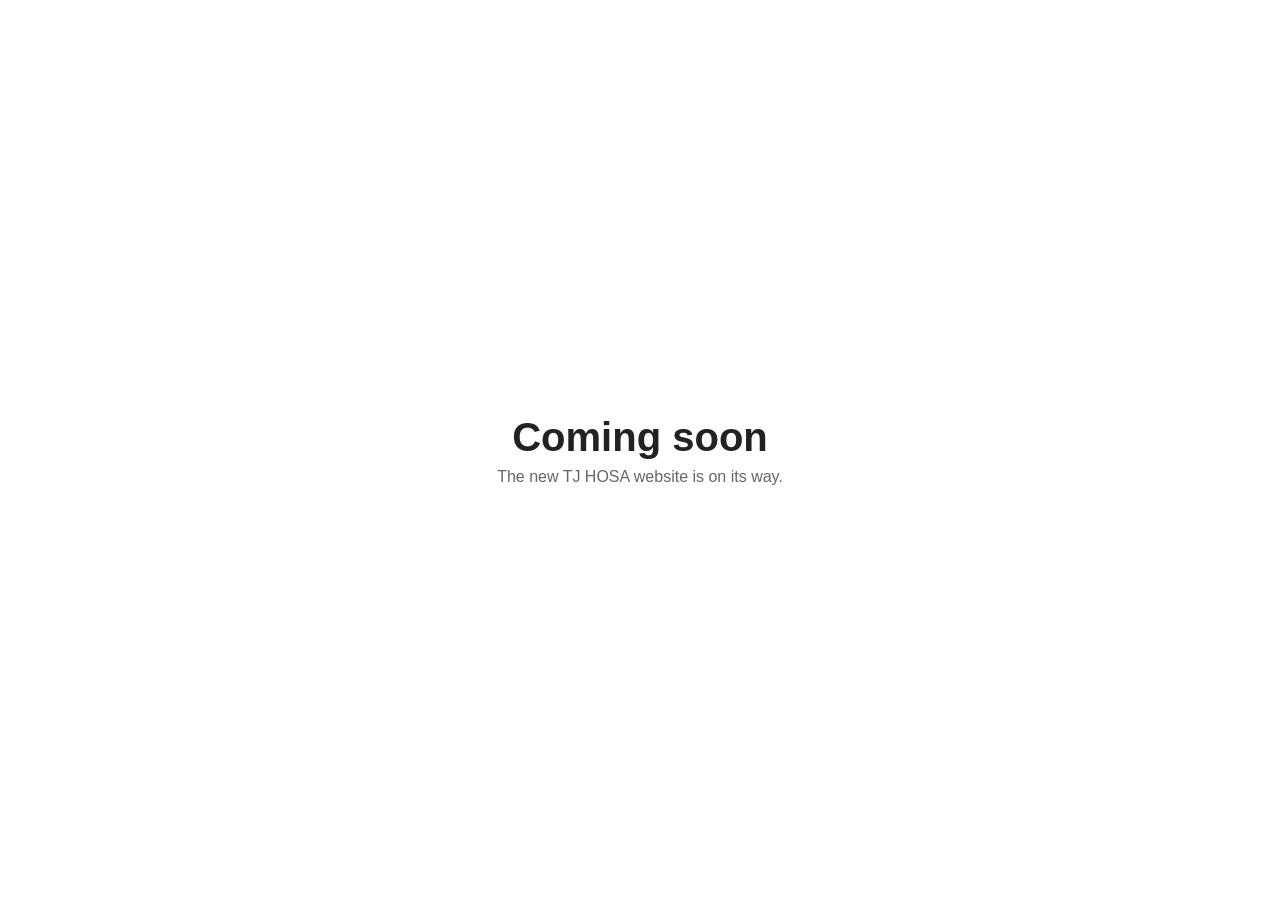
==== commit 3722db55: "Replace site with coming soon page Full site preserved on the full-site branch.  Co-Authored-By: Cla" ====
--- a/index.html
+++ b/index.html
@@ -4,120 +4,19 @@
 <meta charset="utf-8">
 <meta name="viewport" content="width=device-width, initial-scale=1">
 <title>TJ HOSA</title>
-<meta name="description" content="TJ HOSA, the HOSA–Future Health Professionals chapter at Thomas Jefferson High School for Science and Technology: announcements, documents, competition resources, events, and opportunities.">
-<link rel="icon" href="data:image/svg+xml,%3Csvg xmlns='http://www.w3.org/2000/svg' viewBox='0 0 32 32'%3E%3Crect width='32' height='32' fill='%232B2119'/%3E%3Crect x='13.5' y='6' width='5' height='20' fill='%23E9DCC4'/%3E%3Crect x='6' y='13.5' width='20' height='5' fill='%237A1C2B'/%3E%3C/svg%3E">
-<link rel="preconnect" href="https://fonts.googleapis.com">
-<link rel="preconnect" href="https://fonts.gstatic.com" crossorigin>
-<link href="https://fonts.googleapis.com/css2?family=Fraunces:opsz,wght@9..144,500..700&family=Inter:wght@400..700&display=swap" rel="stylesheet">
-<link rel="stylesheet" href="styles.css">
-<script src="site.js"></script>
+<style>
+  html, body { height: 100%; margin: 0; }
+  body { display: flex; align-items: center; justify-content: center; padding: 16px; box-sizing: border-box;
+         font-family: -apple-system, BlinkMacSystemFont, "Segoe UI", Roboto, sans-serif; color: #222; background: #fff; text-align: center; }
+  h1 { font-size: 2.5rem; margin: 0 0 .5rem; }
+  p { margin: 0; color: #666; }
+  @media (prefers-color-scheme: dark) { body { color: #eee; background: #111; } p { color: #aaa; } }
+</style>
 </head>
 <body>
-<a class="skip" href="#main">Skip to content</a>
-<header class="site-header">
-  <div class="header-in">
-    <a class="wordmark" href="index.html"><span class="mark" aria-hidden="true"></span>TJ HOSA</a>
-    <button class="menu-toggle" type="button" aria-expanded="false" aria-controls="site-nav">Menu</button>
-    <nav class="site-nav" id="site-nav" aria-label="Main">
-      <ul>
-        <li><a href="index.html" aria-current="page">Home</a></li>
-        <li><a href="documents.html">Important Documents</a></li>
-        <li><a href="competition.html">Competition Information</a></li>
-        <li><a href="events.html">Big Events</a></li>
-        <li><a href="research.html">Research</a></li>
-        <li><a href="opportunities.html">Extra Opportunities</a></li>
-        <li><a href="va-hosa.html">VA HOSA Links</a></li>
-      </ul>
-    </nav>
-  </div>
-</header>
-
-<div class="page-head page-head-home">
-  <div class="page-head-in">
-    <p class="eyebrow">TJ HOSA · 2026–27</p>
-    <h1>TJ HOSA</h1>
-    <p class="subtitle">Thomas Jefferson High School for Science and Technology | 2026–27</p>
-  </div>
-</div>
-
-<main id="main">
-<section aria-labelledby="what">
-  <h2 id="what">What Is TJ HOSA?</h2>
-  <p class="lede">TJ HOSA is our school’s chapter of HOSA–Future Health Professionals. We bring together students interested in health and medicine through competitions, hands-on activities, service, leadership, and opportunities to meet health professionals. This website brings our chapter’s information and resources together in one place.</p>
-</section>
-
-<section aria-labelledby="news">
-  <h2 id="news">Latest Announcements</h2>
-  <!-- Newest first. Give each announcement its posting date. Move expired ones to "Past announcements" or delete them. -->
-  <div class="split">
-  <div>
-  <ul class="announcements">
-    <li>
-      <time datetime="2026-10-05">Posted October 5, 2026</time>
-      <h3>Competition and logistics virtual meeting: October 10 (tentative)</h3>
-      <p>We’ll cover event registration, preparation, deadlines, and your questions. Virtual meetings are mandatory for members and competitors. If you can’t attend, email <a href="mailto:tjhssthosa@gmail.com">tjhssthosa@gmail.com</a> for the recording, which you must watch.</p>
-    </li>
-    <li>
-      <time datetime="2026-10-05">Posted October 5, 2026</time>
-      <h3>Slides from the October 2 meeting are posted</h3>
-      <p>Find them, and slides from every other meeting, in the <a href="documents.html#slides">Meeting Slides</a> document. Sign in with your school account to open them.</p>
-    </li>
-    <li>
-      <time datetime="2026-10-05">Posted October 5, 2026</time>
-      <h3>Regional Leadership Conference: November 18</h3>
-      <p>We’ll finalize conference logistics by the end of October. Watch your email and ION, and check <a href="competition.html#updates">Competition Information</a> for updates.</p>
-    </li>
-  </ul>
-
-  <details class="archive">
-    <summary>Past announcements</summary>
-    <ul>
-      <li>September 28: Membership, affiliation, and fee deadline</li>
-      <li>September 11: Interest meeting during 8B</li>
-    </ul>
-  </details>
-  </div>
-  <aside class="card deadlines" aria-labelledby="deadlines">
-    <h3 id="deadlines">Upcoming deadlines</h3>
-    <ol class="timeline">
-      <li><span class="when">Oct 10</span><span>Competition and logistics virtual meeting (tentative)</span></li>
-      <li><span class="when">End of Oct</span><span>Regional Leadership Conference logistics finalized</span></li>
-      <li><span class="when">Nov 18</span><span>Regional Leadership Conference</span></li>
-    </ol>
-  </aside>
-  </div>
-</section>
-
-<section aria-labelledby="quick">
-  <h2 id="quick">Quick Links</h2>
-  <div class="tiles">
-    <a class="tile" href="documents.html"><span class="tile-title">Important Documents</span><span class="tile-sub">Chapter handbook, email lists, meeting slides</span><span class="arrow" aria-hidden="true">→</span></a>
-    <a class="tile" href="competition.html"><span class="tile-title">Competition Information</span><span class="tile-sub">Event assignments, prep guides, logistics</span><span class="arrow" aria-hidden="true">→</span></a>
-    <a class="tile" href="events.html"><span class="tile-title">Big Events</span><span class="tile-sub">Cross-Club, Networking Night, Stop The Bleed</span><span class="arrow" aria-hidden="true">→</span></a>
-    <a class="tile" href="research.html"><span class="tile-title">Research</span><span class="tile-sub">17 university labs open to TJ HOSA members</span><span class="arrow" aria-hidden="true">→</span></a>
-    <a class="tile" href="opportunities.html"><span class="tile-title">Extra Opportunities</span><span class="tile-sub">Volunteering, programs, internships</span><span class="arrow" aria-hidden="true">→</span></a>
-  </div>
-</section>
-
-<section aria-labelledby="contact" class="contact-band">
-  <div>
-    <h2 id="contact">Contact Us</h2>
-    <p>Chapter email: <a href="mailto:tjhssthosa@gmail.com">tjhssthosa@gmail.com</a></p>
-  </div>
-  <div class="btn-row">
-    <a class="btn btn-light" href="https://www.facebook.com/share/g/1LdUMKy2Qd/" target="_blank" rel="noopener">Join the TJ HOSA Facebook Group</a>
-  </div>
-</section>
+<main>
+<h1>Coming soon</h1>
+<p>The new TJ HOSA website is on its way.</p>
 </main>
-
-<footer class="site-footer">
-  <div class="footer-in">
-    <div>
-      <p class="footer-mark"><span class="mark" aria-hidden="true"></span>TJ HOSA</p>
-      <p>Thomas Jefferson High School for Science and Technology</p>
-    </div>
-    <p>Email us: <a href="mailto:tjhssthosa@gmail.com">tjhssthosa@gmail.com</a></p>
-  </div>
-</footer>
 </body>
 </html>
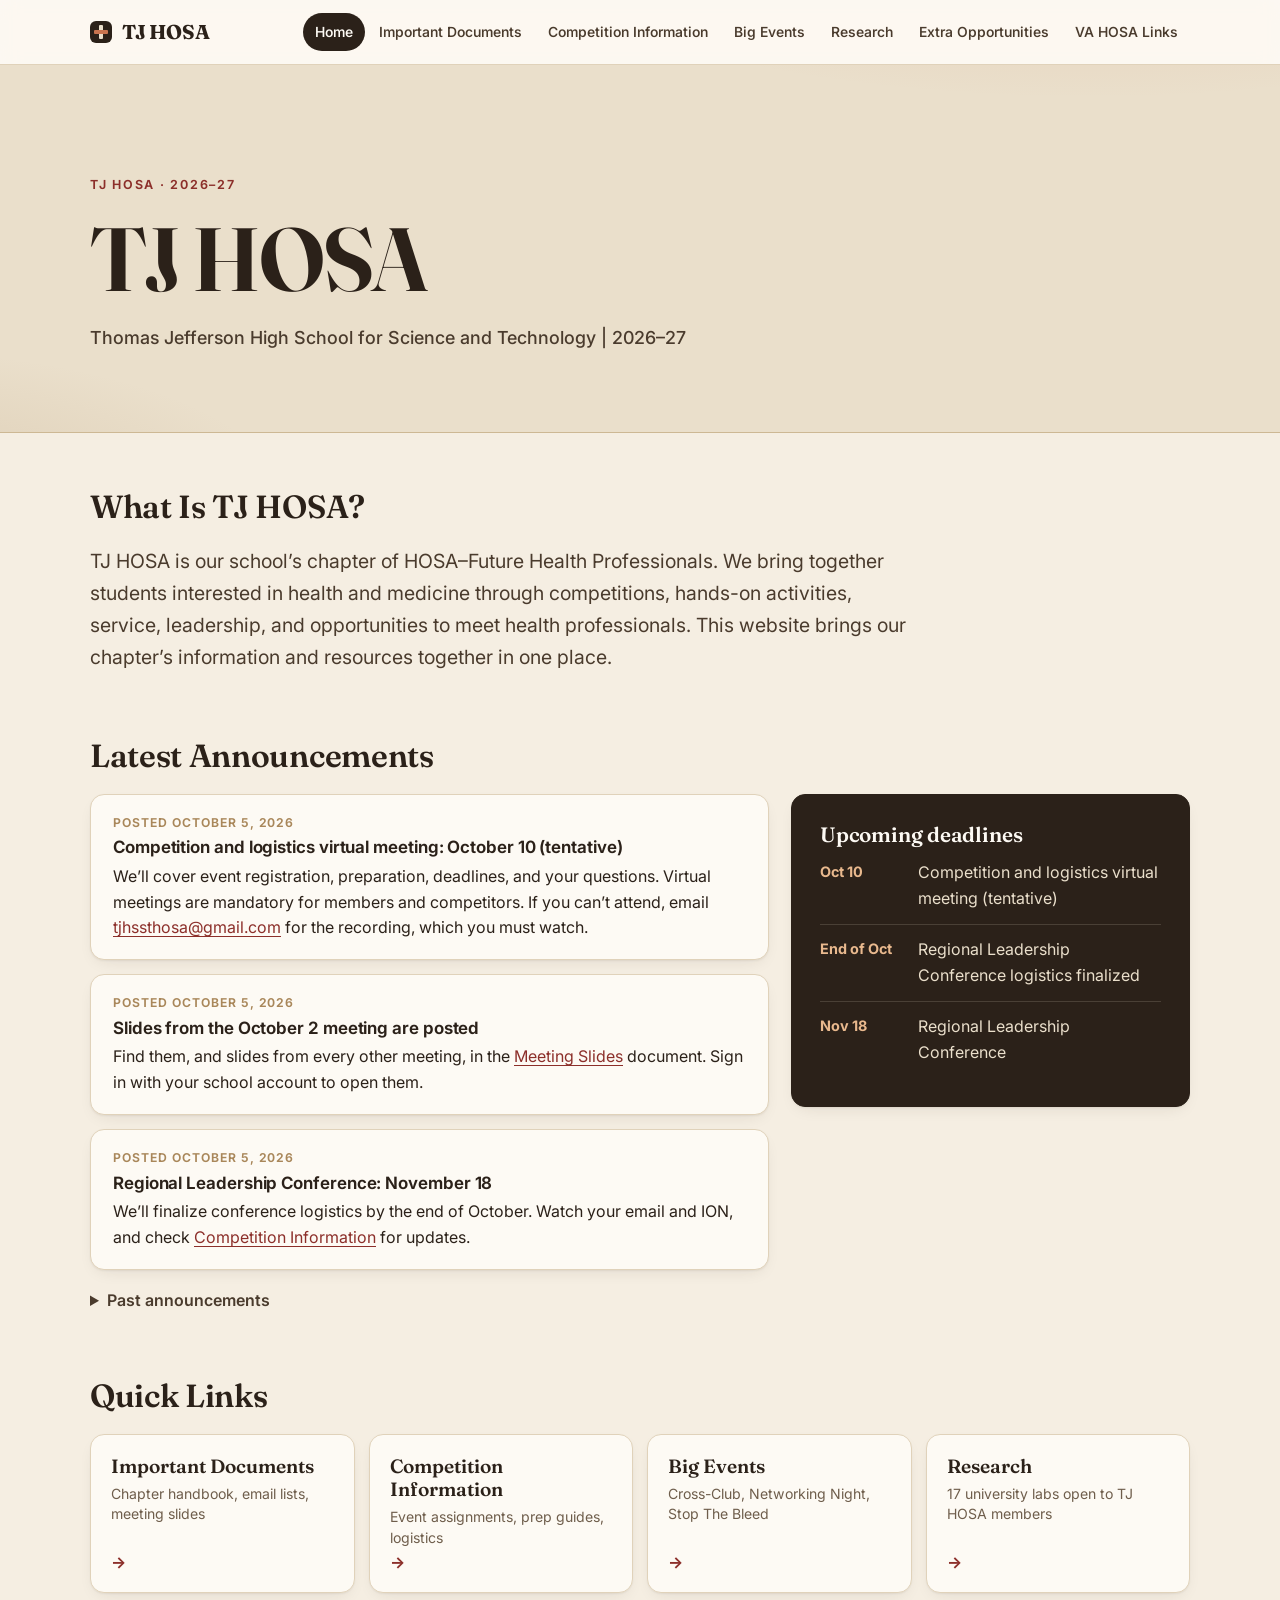
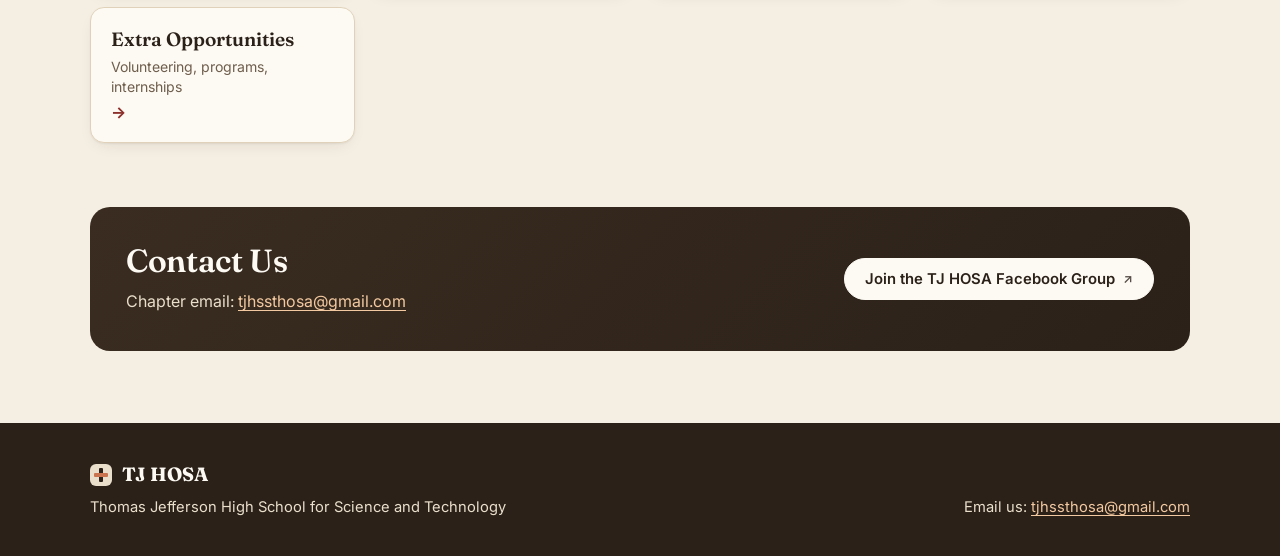
==== commit 1ebf2a6e: "Restore multi-page site in place of coming soon page Co-Authored-By: Claude Opus 5.5 <noreply@anthro" ====
--- a/index.html
+++ b/index.html
@@ -4,19 +4,120 @@
 <meta charset="utf-8">
 <meta name="viewport" content="width=device-width, initial-scale=1">
 <title>TJ HOSA</title>
-<style>
-  html, body { height: 100%; margin: 0; }
-  body { display: flex; align-items: center; justify-content: center; padding: 16px; box-sizing: border-box;
-         font-family: -apple-system, BlinkMacSystemFont, "Segoe UI", Roboto, sans-serif; color: #222; background: #fff; text-align: center; }
-  h1 { font-size: 2.5rem; margin: 0 0 .5rem; }
-  p { margin: 0; color: #666; }
-  @media (prefers-color-scheme: dark) { body { color: #eee; background: #111; } p { color: #aaa; } }
-</style>
+<meta name="description" content="TJ HOSA, the HOSA–Future Health Professionals chapter at Thomas Jefferson High School for Science and Technology: announcements, documents, competition resources, events, and opportunities.">
+<link rel="icon" href="data:image/svg+xml,%3Csvg xmlns='http://www.w3.org/2000/svg' viewBox='0 0 32 32'%3E%3Crect width='32' height='32' fill='%232B2119'/%3E%3Crect x='13.5' y='6' width='5' height='20' fill='%23E9DCC4'/%3E%3Crect x='6' y='13.5' width='20' height='5' fill='%237A1C2B'/%3E%3C/svg%3E">
+<link rel="preconnect" href="https://fonts.googleapis.com">
+<link rel="preconnect" href="https://fonts.gstatic.com" crossorigin>
+<link href="https://fonts.googleapis.com/css2?family=Fraunces:opsz,wght@9..144,500..700&family=Inter:wght@400..700&display=swap" rel="stylesheet">
+<link rel="stylesheet" href="styles.css">
+<script src="site.js"></script>
 </head>
 <body>
-<main>
-<h1>Coming soon</h1>
-<p>The new TJ HOSA website is on its way.</p>
+<a class="skip" href="#main">Skip to content</a>
+<header class="site-header">
+  <div class="header-in">
+    <a class="wordmark" href="index.html"><span class="mark" aria-hidden="true"></span>TJ HOSA</a>
+    <button class="menu-toggle" type="button" aria-expanded="false" aria-controls="site-nav">Menu</button>
+    <nav class="site-nav" id="site-nav" aria-label="Main">
+      <ul>
+        <li><a href="index.html" aria-current="page">Home</a></li>
+        <li><a href="documents.html">Important Documents</a></li>
+        <li><a href="competition.html">Competition Information</a></li>
+        <li><a href="events.html">Big Events</a></li>
+        <li><a href="research.html">Research</a></li>
+        <li><a href="opportunities.html">Extra Opportunities</a></li>
+        <li><a href="va-hosa.html">VA HOSA Links</a></li>
+      </ul>
+    </nav>
+  </div>
+</header>
+
+<div class="page-head page-head-home">
+  <div class="page-head-in">
+    <p class="eyebrow">TJ HOSA · 2026–27</p>
+    <h1>TJ HOSA</h1>
+    <p class="subtitle">Thomas Jefferson High School for Science and Technology | 2026–27</p>
+  </div>
+</div>
+
+<main id="main">
+<section aria-labelledby="what">
+  <h2 id="what">What Is TJ HOSA?</h2>
+  <p class="lede">TJ HOSA is our school’s chapter of HOSA–Future Health Professionals. We bring together students interested in health and medicine through competitions, hands-on activities, service, leadership, and opportunities to meet health professionals. This website brings our chapter’s information and resources together in one place.</p>
+</section>
+
+<section aria-labelledby="news">
+  <h2 id="news">Latest Announcements</h2>
+  <!-- Newest first. Give each announcement its posting date. Move expired ones to "Past announcements" or delete them. -->
+  <div class="split">
+  <div>
+  <ul class="announcements">
+    <li>
+      <time datetime="2026-10-05">Posted October 5, 2026</time>
+      <h3>Competition and logistics virtual meeting: October 10 (tentative)</h3>
+      <p>We’ll cover event registration, preparation, deadlines, and your questions. Virtual meetings are mandatory for members and competitors. If you can’t attend, email <a href="mailto:tjhssthosa@gmail.com">tjhssthosa@gmail.com</a> for the recording, which you must watch.</p>
+    </li>
+    <li>
+      <time datetime="2026-10-05">Posted October 5, 2026</time>
+      <h3>Slides from the October 2 meeting are posted</h3>
+      <p>Find them, and slides from every other meeting, in the <a href="documents.html#slides">Meeting Slides</a> document. Sign in with your school account to open them.</p>
+    </li>
+    <li>
+      <time datetime="2026-10-05">Posted October 5, 2026</time>
+      <h3>Regional Leadership Conference: November 18</h3>
+      <p>We’ll finalize conference logistics by the end of October. Watch your email and ION, and check <a href="competition.html#updates">Competition Information</a> for updates.</p>
+    </li>
+  </ul>
+
+  <details class="archive">
+    <summary>Past announcements</summary>
+    <ul>
+      <li>September 28: Membership, affiliation, and fee deadline</li>
+      <li>September 11: Interest meeting during 8B</li>
+    </ul>
+  </details>
+  </div>
+  <aside class="card deadlines" aria-labelledby="deadlines">
+    <h3 id="deadlines">Upcoming deadlines</h3>
+    <ol class="timeline">
+      <li><span class="when">Oct 10</span><span>Competition and logistics virtual meeting (tentative)</span></li>
+      <li><span class="when">End of Oct</span><span>Regional Leadership Conference logistics finalized</span></li>
+      <li><span class="when">Nov 18</span><span>Regional Leadership Conference</span></li>
+    </ol>
+  </aside>
+  </div>
+</section>
+
+<section aria-labelledby="quick">
+  <h2 id="quick">Quick Links</h2>
+  <div class="tiles">
+    <a class="tile" href="documents.html"><span class="tile-title">Important Documents</span><span class="tile-sub">Chapter handbook, email lists, meeting slides</span><span class="arrow" aria-hidden="true">→</span></a>
+    <a class="tile" href="competition.html"><span class="tile-title">Competition Information</span><span class="tile-sub">Event assignments, prep guides, logistics</span><span class="arrow" aria-hidden="true">→</span></a>
+    <a class="tile" href="events.html"><span class="tile-title">Big Events</span><span class="tile-sub">Cross-Club, Networking Night, Stop The Bleed</span><span class="arrow" aria-hidden="true">→</span></a>
+    <a class="tile" href="research.html"><span class="tile-title">Research</span><span class="tile-sub">17 university labs open to TJ HOSA members</span><span class="arrow" aria-hidden="true">→</span></a>
+    <a class="tile" href="opportunities.html"><span class="tile-title">Extra Opportunities</span><span class="tile-sub">Volunteering, programs, internships</span><span class="arrow" aria-hidden="true">→</span></a>
+  </div>
+</section>
+
+<section aria-labelledby="contact" class="contact-band">
+  <div>
+    <h2 id="contact">Contact Us</h2>
+    <p>Chapter email: <a href="mailto:tjhssthosa@gmail.com">tjhssthosa@gmail.com</a></p>
+  </div>
+  <div class="btn-row">
+    <a class="btn btn-light" href="https://www.facebook.com/share/g/1LdUMKy2Qd/" target="_blank" rel="noopener">Join the TJ HOSA Facebook Group</a>
+  </div>
+</section>
 </main>
+
+<footer class="site-footer">
+  <div class="footer-in">
+    <div>
+      <p class="footer-mark"><span class="mark" aria-hidden="true"></span>TJ HOSA</p>
+      <p>Thomas Jefferson High School for Science and Technology</p>
+    </div>
+    <p>Email us: <a href="mailto:tjhssthosa@gmail.com">tjhssthosa@gmail.com</a></p>
+  </div>
+</footer>
 </body>
 </html>
--- a/styles.css
+++ b/styles.css
@@ -0,0 +1,261 @@
+/* TJ HOSA 2026–27 — shared styles for every page. Warm tan palette. */
+
+:root{
+  --page:#F5EEE2;
+  --surface:#FDFAF4;
+  --sand:#EADFCB;
+  --sand-deep:#DCCBAE;
+  --rule:#E0D2BA;
+  --rule-strong:#CDB894;
+  --tan:#A9875A;
+  --ink:#2B2119;
+  --ink-soft:#4A3B2D;
+  --muted:#6F5E4C;
+  --accent:#8C2F2A;
+  --accent-hover:#A63B33;
+  --espresso:#2B2119;
+  --notice-bg:#FBEBD0;
+  --notice-rule:#C98A2E;
+
+  --display:"Fraunces",Georgia,"Times New Roman",serif;
+  --sans:"Inter",system-ui,-apple-system,"Segoe UI",Roboto,Arial,sans-serif;
+  --gutter:clamp(16px,4vw,40px);
+  --radius:14px;
+  --shadow:0 1px 2px rgba(43,33,25,.06),0 6px 18px -8px rgba(43,33,25,.14);
+  --shadow-lift:0 2px 4px rgba(43,33,25,.07),0 14px 30px -12px rgba(43,33,25,.24);
+}
+
+*,*::before,*::after{box-sizing:border-box}
+html{-webkit-text-size-adjust:100%; scroll-behavior:smooth}
+@media (prefers-reduced-motion:reduce){
+  html{scroll-behavior:auto}
+  *,*::before,*::after{transition:none !important}
+}
+body{
+  margin:0; background:var(--page); color:var(--ink);
+  font-family:var(--sans); font-size:1rem; line-height:1.62;
+  -webkit-font-smoothing:antialiased;
+}
+h1,h2,h3{margin:0; color:var(--ink); line-height:1.15}
+h1{font-family:var(--display); font-weight:650; font-size:clamp(2.2rem,5.4vw,3.6rem); letter-spacing:-.02em; font-variation-settings:"opsz" 144}
+h2{font-family:var(--display); font-weight:600; font-size:clamp(1.5rem,3vw,2rem); letter-spacing:-.01em; margin-bottom:.6em}
+h3{font-family:var(--sans); font-weight:650; font-size:1.06rem; letter-spacing:-.005em; margin-bottom:.35em}
+p{margin:0 0 1em; max-width:68ch}
+p:last-child{margin-bottom:0}
+a{color:var(--accent); text-underline-offset:3px; text-decoration-thickness:1px}
+a:hover{color:var(--accent-hover)}
+:focus-visible{outline:3px solid var(--accent); outline-offset:2px; border-radius:4px}
+strong{font-weight:650}
+
+.skip{position:absolute; left:-9999px; top:0; z-index:200; background:var(--accent); color:#fff; padding:10px 16px}
+.skip:focus{left:0}
+.visually-hidden{position:absolute; width:1px; height:1px; overflow:hidden; clip:rect(0 0 0 0); white-space:nowrap}
+
+/* ── Header + navigation ── */
+.site-header{
+  position:sticky; top:0; z-index:100;
+  background:rgba(253,250,244,.88); backdrop-filter:saturate(1.4) blur(10px); -webkit-backdrop-filter:saturate(1.4) blur(10px);
+  border-bottom:1px solid var(--rule);
+}
+.header-in{max-width:1180px; margin:0 auto; padding:0 var(--gutter); display:flex; align-items:center; gap:20px; min-height:64px}
+.wordmark{display:flex; align-items:center; gap:10px; font-family:var(--display); font-weight:700; font-size:1.25rem; color:var(--ink); text-decoration:none; white-space:nowrap; letter-spacing:-.01em}
+.wordmark:hover{color:var(--ink)}
+.mark{
+  width:22px; height:22px; border-radius:6px; background:var(--espresso); position:relative; flex:0 0 auto;
+}
+.mark::before,.mark::after{content:""; position:absolute; background:var(--sand); border-radius:1px}
+.mark::before{left:9px; top:4px; width:4px; height:14px}
+.mark::after{left:4px; top:9px; width:14px; height:4px; background:#C9744F}
+.site-nav{margin-left:auto}
+.site-nav ul{list-style:none; margin:0; padding:0; display:flex; gap:2px}
+.site-nav a{
+  display:block; font-size:.87rem; font-weight:550; color:var(--ink-soft); text-decoration:none;
+  padding:8px 12px; border-radius:999px; transition:background .15s,color .15s; white-space:nowrap;
+}
+.site-nav a:hover{background:var(--sand); color:var(--ink)}
+.site-nav a[aria-current="page"]{background:var(--espresso); color:var(--surface)}
+.menu-toggle{display:none}
+
+@media (max-width:1120px){
+  .js .menu-toggle{
+    display:inline-flex; align-items:center; gap:8px; margin-left:auto;
+    background:var(--surface); color:var(--ink); border:1px solid var(--rule-strong); border-radius:999px;
+    font:600 .9rem var(--sans); padding:8px 16px; cursor:pointer;
+  }
+  .js .menu-toggle::before{content:""; width:14px; height:10px; background:linear-gradient(var(--ink) 0 2px,transparent 2px 4px,var(--ink) 4px 6px,transparent 6px 8px,var(--ink) 8px 10px)}
+  .header-in{flex-wrap:wrap}
+  .site-nav{width:100%; margin-left:0; padding-bottom:14px}
+  .js .site-nav{display:none}
+  .js .site-nav.open{display:block}
+  .site-nav ul{flex-direction:column; gap:4px}
+  .site-nav a{padding:12px 14px; border-radius:10px; font-size:1rem}
+}
+
+/* ── Page heading band ── */
+.page-head{
+  background:
+    radial-gradient(1000px 300px at 85% -40%, rgba(201,116,79,.18), transparent 60%),
+    radial-gradient(700px 260px at -10% 120%, rgba(169,135,90,.22), transparent 60%),
+    var(--sand);
+  border-bottom:1px solid var(--rule-strong);
+}
+.page-head-in{max-width:1180px; margin:0 auto; padding:clamp(40px,7vw,72px) var(--gutter) clamp(32px,5vw,52px)}
+.eyebrow{font-size:.78rem; font-weight:650; letter-spacing:.14em; text-transform:uppercase; color:var(--accent); margin-bottom:12px}
+.page-head p:not(.eyebrow){color:var(--ink-soft); font-size:1.12rem; margin-top:.7em; max-width:60ch}
+.page-head .subtitle{font-weight:500}
+.page-head-home .page-head-in{padding-top:clamp(56px,10vw,110px); padding-bottom:clamp(44px,7vw,80px)}
+.page-head-home h1{font-size:clamp(3rem,9vw,5.6rem)}
+
+/* ── Main layout ── */
+main{max-width:1180px; margin:0 auto; padding:clamp(32px,5vw,56px) var(--gutter) 72px}
+section{margin-bottom:clamp(40px,6vw,64px)}
+section:last-child{margin-bottom:0}
+.lede{font-size:clamp(1.08rem,1.6vw,1.22rem); line-height:1.65; color:var(--ink-soft)}
+.muted{color:var(--muted)}
+.small{font-size:.9rem}
+.section-head{display:flex; flex-wrap:wrap; align-items:baseline; justify-content:space-between; gap:4px 20px}
+
+/* ── Buttons ── */
+.btn{
+  display:inline-flex; align-items:center; gap:8px; font-family:var(--sans); font-weight:600; font-size:.93rem;
+  background:var(--accent); color:#fff; text-decoration:none; line-height:1.25;
+  padding:11px 20px; border:1.5px solid var(--accent); border-radius:999px;
+  transition:background .15s,border-color .15s,transform .15s,color .15s;
+}
+.btn:hover{background:var(--accent-hover); border-color:var(--accent-hover); color:#fff; transform:translateY(-1px)}
+.btn[target="_blank"]::after{content:"↗"; font-size:.85em; opacity:.8}
+.btn-outline{background:transparent; color:var(--ink); border-color:var(--rule-strong)}
+.btn-outline:hover{background:var(--espresso); border-color:var(--espresso); color:var(--surface)}
+.btn-light{background:var(--surface); color:var(--ink); border-color:var(--surface)}
+.btn-light:hover{background:var(--sand); border-color:var(--sand); color:var(--ink)}
+.btn-sm{padding:8px 14px; font-size:.86rem}
+.btn-pending{background:transparent; color:var(--muted); border:1.5px dashed var(--rule-strong); cursor:default}
+.btn-pending:hover{background:transparent; color:var(--muted); border-color:var(--rule-strong); transform:none}
+.btn-row{display:flex; flex-wrap:wrap; gap:10px; margin-top:18px}
+.btn-row:empty{display:none}
+
+/* ── Cards ── */
+.card{background:var(--surface); border:1px solid var(--rule); border-radius:var(--radius); padding:clamp(20px,3vw,28px); box-shadow:var(--shadow)}
+section.card{margin-bottom:24px}
+.card-grid{display:grid; gap:18px; grid-template-columns:repeat(auto-fill,minmax(min(100%,320px),1fr))}
+.card-grid .card{display:flex; flex-direction:column; transition:transform .18s,box-shadow .18s}
+.card-grid .card:hover{transform:translateY(-2px); box-shadow:var(--shadow-lift)}
+.card-grid .card .btn-row{margin-top:auto; padding-top:18px}
+.stack{display:grid; gap:18px}
+
+/* ── Notice box ── */
+.notice{background:var(--notice-bg); border:1px solid #EDCF9C; border-radius:10px; padding:16px 20px; font-weight:600; color:var(--ink); margin-bottom:20px; max-width:none}
+
+/* ── Home: announcements + deadlines ── */
+.split{display:grid; gap:22px; grid-template-columns:minmax(0,1.7fr) minmax(0,1fr); align-items:start}
+@media (max-width:860px){ .split{grid-template-columns:1fr} .deadlines{position:static} }
+.announcements{list-style:none; margin:0; padding:0; display:grid; gap:14px}
+.announcements li{background:var(--surface); border:1px solid var(--rule); border-radius:var(--radius); padding:18px 22px; box-shadow:var(--shadow)}
+.announcements time{display:block; font-size:.76rem; font-weight:650; text-transform:uppercase; letter-spacing:.08em; color:var(--tan); margin-bottom:6px}
+.deadlines{position:sticky; top:84px; background:var(--espresso); border-color:var(--espresso); color:var(--sand)}
+.deadlines h3{color:var(--surface); font-family:var(--display); font-weight:600; font-size:1.3rem; margin-bottom:14px}
+.timeline{list-style:none; margin:0; padding:0}
+.timeline li{display:grid; grid-template-columns:86px 1fr; gap:12px; padding:12px 0; border-top:1px solid rgba(234,223,203,.16)}
+.timeline li:first-child{border-top:0; padding-top:0}
+.timeline .when{font-weight:700; color:#E9B98E; font-size:.9rem}
+details.archive{margin-top:18px}
+details.archive summary{cursor:pointer; font-weight:600; color:var(--ink-soft)}
+details.archive ul{margin:.6em 0 0; padding-left:1.2em; color:var(--muted)}
+
+/* ── Home: quick link tiles ── */
+.tiles{display:grid; gap:14px; grid-template-columns:repeat(auto-fill,minmax(min(100%,210px),1fr))}
+.tile{
+  position:relative; display:flex; flex-direction:column; gap:6px; min-height:132px;
+  background:var(--surface); border:1px solid var(--rule); border-radius:var(--radius); padding:20px 20px 44px;
+  text-decoration:none; color:var(--ink); box-shadow:var(--shadow); transition:transform .18s,box-shadow .18s,border-color .18s;
+}
+.tile:hover{transform:translateY(-3px); box-shadow:var(--shadow-lift); border-color:var(--rule-strong); color:var(--ink)}
+.tile-title{font-family:var(--display); font-weight:600; font-size:1.2rem; line-height:1.2}
+.tile-sub{font-size:.88rem; color:var(--muted); line-height:1.45}
+.tile .arrow{position:absolute; left:20px; bottom:16px; font-weight:700; color:var(--accent); transition:transform .18s}
+.tile:hover .arrow{transform:translateX(4px)}
+
+.contact-band{
+  display:flex; flex-wrap:wrap; align-items:center; justify-content:space-between; gap:18px;
+  background:linear-gradient(135deg,#3A2C20,var(--espresso)); color:var(--sand); border-radius:20px; padding:clamp(24px,4vw,36px);
+}
+.contact-band h2{color:var(--surface); margin-bottom:.3em}
+.contact-band a:not(.btn){color:#F2C9A0}
+.contact-band .btn-row{margin-top:0}
+
+/* ── Fact lists (events, opportunities, logistics, labs) ── */
+dl.facts{display:grid; grid-template-columns:minmax(110px,180px) 1fr; gap:10px 18px; margin:16px 0 0}
+dl.facts dt{font-weight:650; font-size:.88rem; color:var(--ink-soft)}
+dl.facts dd{margin:0}
+dl.facts-tight{grid-template-columns:1fr; gap:2px}
+dl.facts-tight dt{font-size:.74rem; text-transform:uppercase; letter-spacing:.08em; color:var(--tan); margin-top:10px}
+dl.facts-tight dd{font-size:.94rem}
+@media (max-width:560px){
+  dl.facts{grid-template-columns:1fr; gap:2px}
+  dl.facts dd{margin-bottom:10px}
+}
+.tbd{color:var(--muted); font-style:italic}
+
+/* ── Research page ── */
+.apply{
+  display:grid; gap:24px; grid-template-columns:minmax(0,1fr) minmax(0,1.5fr); align-items:start;
+  background:var(--surface); border:1px solid var(--rule); border-radius:20px; padding:clamp(22px,4vw,36px); box-shadow:var(--shadow);
+}
+.apply > .small{grid-column:1 / -1; margin:0; padding-top:16px; border-top:1px solid var(--rule); max-width:none}
+@media (max-width:860px){ .apply{grid-template-columns:1fr} }
+.steps{list-style:none; margin:0; padding:0; display:grid; gap:14px}
+.steps li{display:flex; gap:14px; align-items:flex-start}
+.steps h3{margin-bottom:.15em}
+.steps p{color:var(--ink-soft); font-size:.95rem}
+.step-n{flex:0 0 34px; height:34px; border-radius:50%; display:grid; place-items:center; background:var(--sand); color:var(--accent); font-family:var(--display); font-weight:700}
+
+.filters{display:grid; gap:12px; margin:8px 0 14px}
+.search input{
+  width:100%; max-width:520px; font:inherit; color:var(--ink); background:var(--surface);
+  border:1.5px solid var(--rule-strong); border-radius:999px; padding:12px 18px 12px 42px;
+  background-image:url("data:image/svg+xml,%3Csvg xmlns='http://www.w3.org/2000/svg' width='18' height='18' fill='none' stroke='%236F5E4C' stroke-width='2' stroke-linecap='round'%3E%3Ccircle cx='8' cy='8' r='6'/%3E%3Cpath d='M12.5 12.5 17 17'/%3E%3C/svg%3E");
+  background-repeat:no-repeat; background-position:16px center;
+}
+.search input:focus{outline:none; border-color:var(--accent); box-shadow:0 0 0 3px rgba(140,47,42,.15)}
+.filter-row{display:flex; flex-wrap:wrap; gap:8px}
+.filter{
+  font:600 .85rem var(--sans); color:var(--ink-soft); background:var(--surface);
+  border:1.5px solid var(--rule); border-radius:999px; padding:7px 14px; cursor:pointer; transition:all .15s;
+}
+.filter:hover{border-color:var(--rule-strong); color:var(--ink)}
+.filter.is-on{background:var(--espresso); border-color:var(--espresso); color:var(--surface)}
+.result-count{font-size:.88rem; color:var(--muted); margin-bottom:14px}
+.empty{padding:24px; text-align:center; color:var(--muted); background:var(--surface); border:1px dashed var(--rule-strong); border-radius:var(--radius); max-width:none}
+.linklike{font:inherit; color:var(--accent); background:none; border:0; padding:0; text-decoration:underline; cursor:pointer}
+
+.lab-inst{font-size:.74rem; font-weight:700; letter-spacing:.1em; text-transform:uppercase; color:var(--accent); margin-bottom:8px}
+.lab h3{font-family:var(--display); font-weight:600; font-size:1.28rem; line-height:1.22; margin-bottom:6px}
+.lab-pi{font-weight:600; margin-bottom:2px}
+.lab-dept{font-size:.88rem; color:var(--muted); margin-bottom:0}
+.chips{display:flex; flex-wrap:wrap; gap:6px; margin-top:12px}
+.chips:empty{display:none}
+.chip{font-size:.74rem; font-weight:650; padding:4px 10px; border-radius:999px; background:var(--sand); color:var(--ink-soft)}
+.chip-summer{background:#F6DFC0; color:#7A4A12}
+.chip-school{background:#DCE5CF; color:#3F5326}
+.chip-remote{background:#D9E2E8; color:#2F4757}
+.chip-computational{background:#E6DCEB; color:#523B60}
+.chip-shadowing{background:#F1D6D2; color:#7A2E26}
+
+/* ── Link list (VA HOSA page) ── */
+.link-list{list-style:none; margin:0; padding:0; display:grid; gap:12px; grid-template-columns:repeat(auto-fill,minmax(min(100%,340px),1fr))}
+.link-list li{background:var(--surface); border:1px solid var(--rule); border-radius:var(--radius); padding:18px 22px; box-shadow:var(--shadow)}
+.link-list a{font-weight:650; font-size:1.02rem}
+.link-list a::after{content:" ↗"; font-size:.85em}
+.link-list p{margin:.35em 0 0; color:var(--muted); font-size:.94rem}
+.link-list .source{display:inline-block; font-size:.68rem; font-weight:700; text-transform:uppercase; letter-spacing:.08em; color:var(--tan); margin-left:8px; vertical-align:2px}
+
+.updated{font-size:.88rem; color:var(--muted); margin-bottom:16px}
+
+/* ── Footer ── */
+.site-footer{background:var(--espresso); color:var(--sand)}
+.footer-in{max-width:1180px; margin:0 auto; padding:36px var(--gutter); display:flex; flex-wrap:wrap; gap:16px 40px; justify-content:space-between; align-items:flex-end}
+.footer-in p{margin:0; font-size:.92rem}
+.footer-mark{display:flex; align-items:center; gap:10px; font-family:var(--display); font-weight:700; font-size:1.2rem !important; color:var(--surface); margin-bottom:6px !important}
+.footer-mark .mark{background:var(--sand)}
+.footer-mark .mark::before{background:var(--espresso)}
+.site-footer a{color:#F2C9A0}
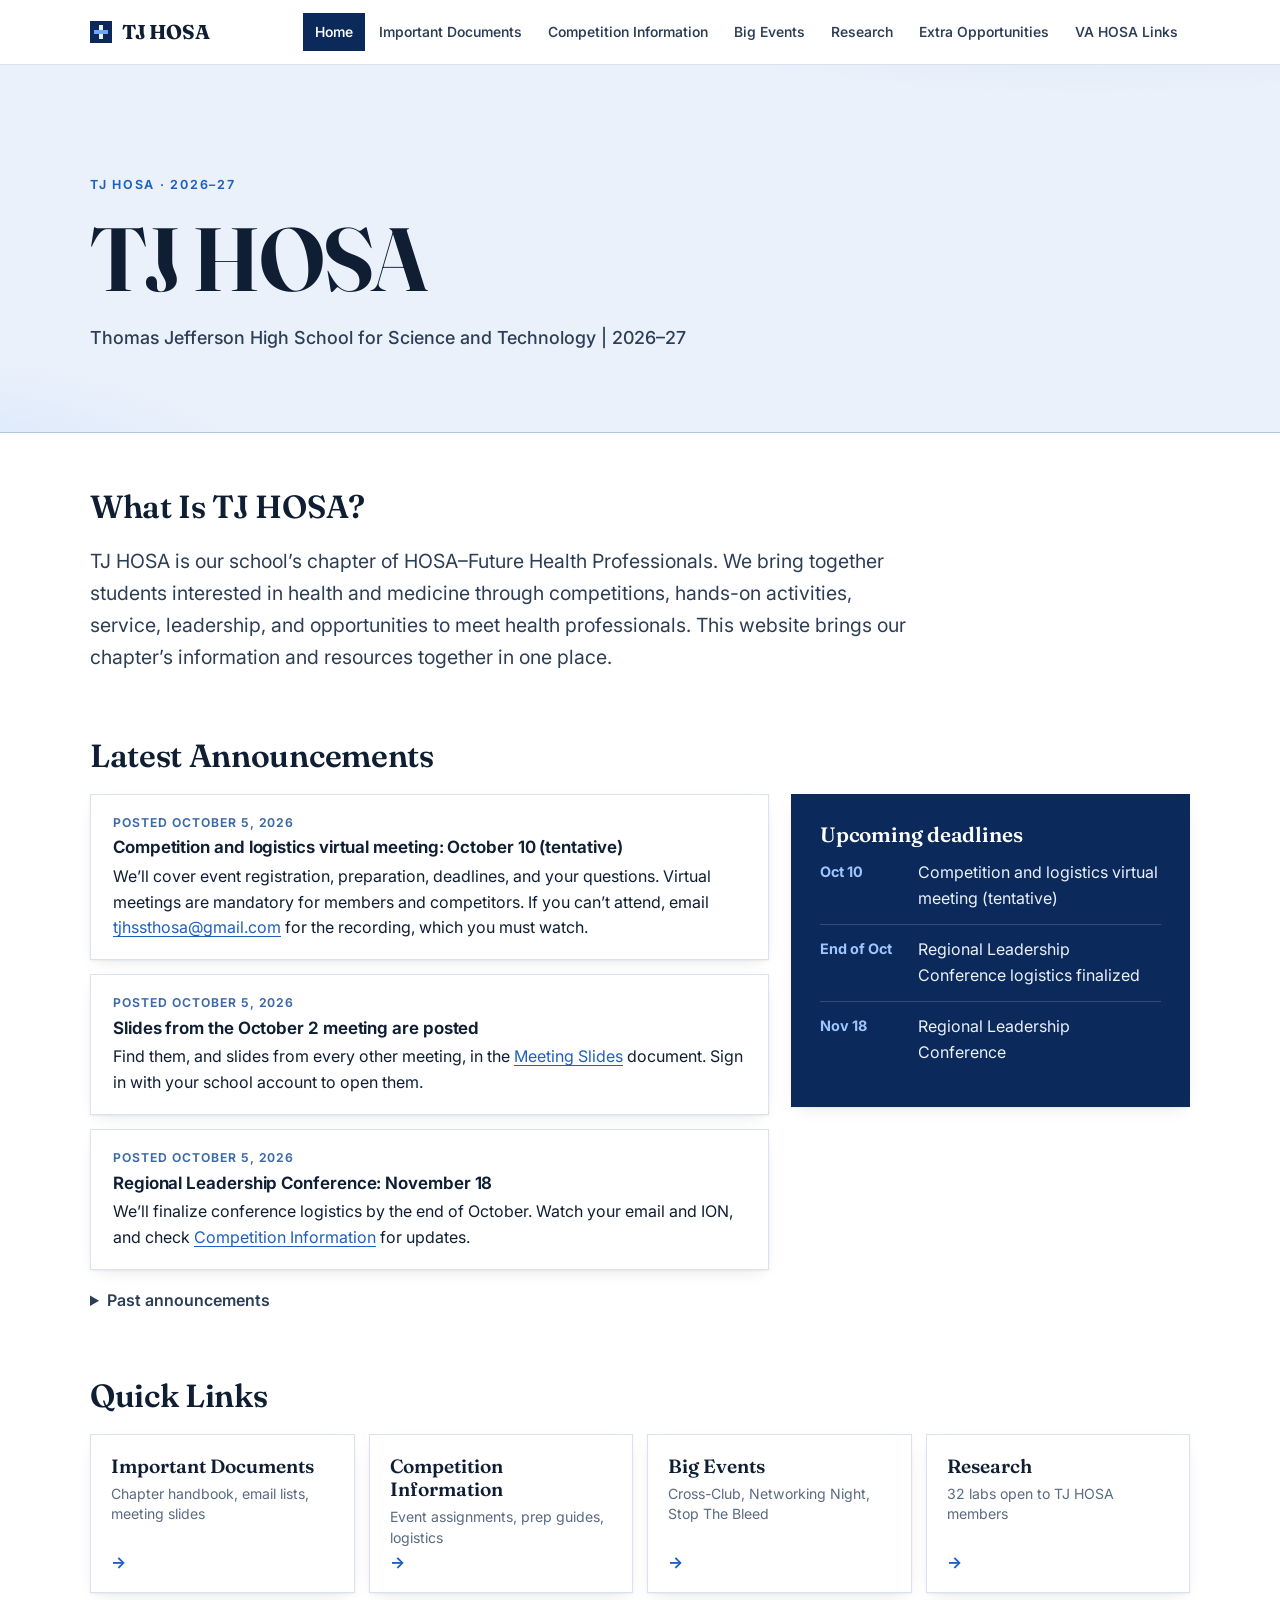
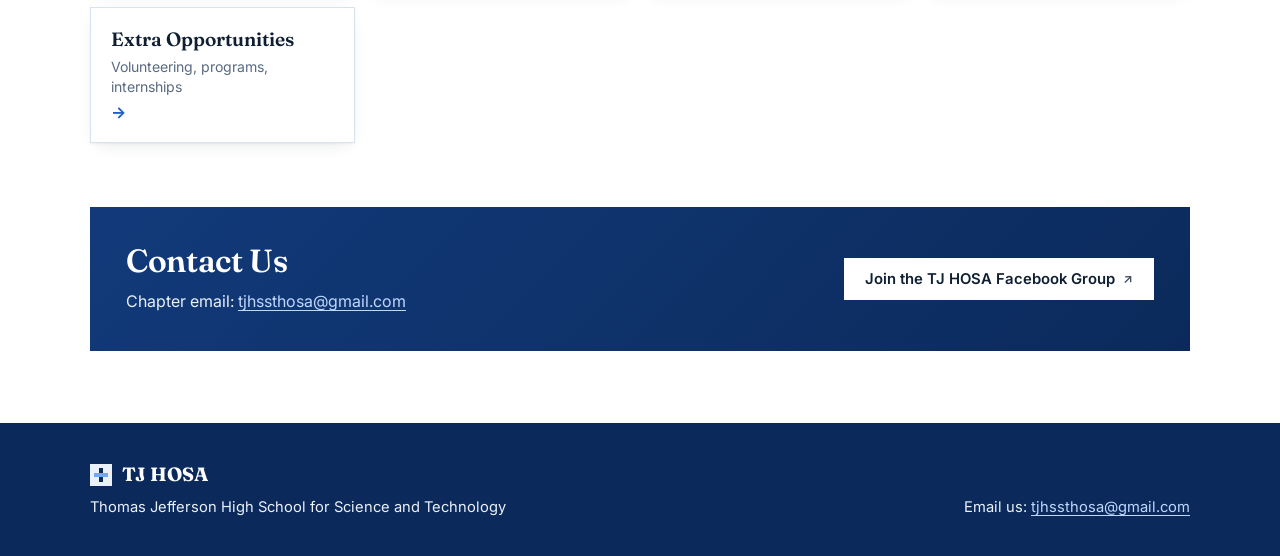
==== commit f33aa883: "Switch to a white and blue theme, square corners, and add all research labs - Restyle the shared pal" ====
--- a/index.html
+++ b/index.html
@@ -5,7 +5,7 @@
 <meta name="viewport" content="width=device-width, initial-scale=1">
 <title>TJ HOSA</title>
 <meta name="description" content="TJ HOSA, the HOSA–Future Health Professionals chapter at Thomas Jefferson High School for Science and Technology: announcements, documents, competition resources, events, and opportunities.">
-<link rel="icon" href="data:image/svg+xml,%3Csvg xmlns='http://www.w3.org/2000/svg' viewBox='0 0 32 32'%3E%3Crect width='32' height='32' fill='%232B2119'/%3E%3Crect x='13.5' y='6' width='5' height='20' fill='%23E9DCC4'/%3E%3Crect x='6' y='13.5' width='20' height='5' fill='%237A1C2B'/%3E%3C/svg%3E">
+<link rel="icon" href="data:image/svg+xml,%3Csvg xmlns='http://www.w3.org/2000/svg' viewBox='0 0 32 32'%3E%3Crect width='32' height='32' fill='%230B2A5B'/%3E%3Crect x='13.5' y='6' width='5' height='20' fill='%23FFFFFF'/%3E%3Crect x='6' y='13.5' width='20' height='5' fill='%236FA8F5'/%3E%3C/svg%3E">
 <link rel="preconnect" href="https://fonts.googleapis.com">
 <link rel="preconnect" href="https://fonts.gstatic.com" crossorigin>
 <link href="https://fonts.googleapis.com/css2?family=Fraunces:opsz,wght@9..144,500..700&family=Inter:wght@400..700&display=swap" rel="stylesheet">
@@ -94,7 +94,7 @@
     <a class="tile" href="documents.html"><span class="tile-title">Important Documents</span><span class="tile-sub">Chapter handbook, email lists, meeting slides</span><span class="arrow" aria-hidden="true">→</span></a>
     <a class="tile" href="competition.html"><span class="tile-title">Competition Information</span><span class="tile-sub">Event assignments, prep guides, logistics</span><span class="arrow" aria-hidden="true">→</span></a>
     <a class="tile" href="events.html"><span class="tile-title">Big Events</span><span class="tile-sub">Cross-Club, Networking Night, Stop The Bleed</span><span class="arrow" aria-hidden="true">→</span></a>
-    <a class="tile" href="research.html"><span class="tile-title">Research</span><span class="tile-sub">17 university labs open to TJ HOSA members</span><span class="arrow" aria-hidden="true">→</span></a>
+    <a class="tile" href="research.html"><span class="tile-title">Research</span><span class="tile-sub">32 labs open to TJ HOSA members</span><span class="arrow" aria-hidden="true">→</span></a>
     <a class="tile" href="opportunities.html"><span class="tile-title">Extra Opportunities</span><span class="tile-sub">Volunteering, programs, internships</span><span class="arrow" aria-hidden="true">→</span></a>
   </div>
 </section>
--- a/styles.css
+++ b/styles.css
@@ -1,28 +1,28 @@
-/* TJ HOSA 2026–27 — shared styles for every page. Warm tan palette. */
+/* TJ HOSA 2026–27 — shared styles for every page. White and blue palette, square corners. */
 
 :root{
-  --page:#F5EEE2;
-  --surface:#FDFAF4;
-  --sand:#EADFCB;
-  --sand-deep:#DCCBAE;
-  --rule:#E0D2BA;
-  --rule-strong:#CDB894;
-  --tan:#A9875A;
-  --ink:#2B2119;
-  --ink-soft:#4A3B2D;
-  --muted:#6F5E4C;
-  --accent:#8C2F2A;
-  --accent-hover:#A63B33;
-  --espresso:#2B2119;
-  --notice-bg:#FBEBD0;
-  --notice-rule:#C98A2E;
+  --page:#FFFFFF;
+  --surface:#FFFFFF;
+  --sand:#EAF1FB;
+  --sand-deep:#D3E2F5;
+  --rule:#D9E3F0;
+  --rule-strong:#B3C7E2;
+  --tan:#3B6AA8;
+  --ink:#0F1E33;
+  --ink-soft:#2C3E57;
+  --muted:#5A6B82;
+  --accent:#1F5FBF;
+  --accent-hover:#174C9C;
+  --espresso:#0B2A5B;
+  --notice-bg:#EAF2FD;
+  --notice-rule:#7FA6DA;
 
   --display:"Fraunces",Georgia,"Times New Roman",serif;
   --sans:"Inter",system-ui,-apple-system,"Segoe UI",Roboto,Arial,sans-serif;
   --gutter:clamp(16px,4vw,40px);
-  --radius:14px;
-  --shadow:0 1px 2px rgba(43,33,25,.06),0 6px 18px -8px rgba(43,33,25,.14);
-  --shadow-lift:0 2px 4px rgba(43,33,25,.07),0 14px 30px -12px rgba(43,33,25,.24);
+  --radius:0;
+  --shadow:0 1px 2px rgba(15,30,51,.06),0 6px 18px -8px rgba(15,30,51,.14);
+  --shadow-lift:0 2px 4px rgba(15,30,51,.07),0 14px 30px -12px rgba(15,30,51,.24);
 }
 
 *,*::before,*::after{box-sizing:border-box}
@@ -44,7 +44,7 @@
 p:last-child{margin-bottom:0}
 a{color:var(--accent); text-underline-offset:3px; text-decoration-thickness:1px}
 a:hover{color:var(--accent-hover)}
-:focus-visible{outline:3px solid var(--accent); outline-offset:2px; border-radius:4px}
+:focus-visible{outline:3px solid var(--accent); outline-offset:2px; border-radius:0}
 strong{font-weight:650}
 
 .skip{position:absolute; left:-9999px; top:0; z-index:200; background:var(--accent); color:#fff; padding:10px 16px}
@@ -54,23 +54,23 @@
 /* ── Header + navigation ── */
 .site-header{
   position:sticky; top:0; z-index:100;
-  background:rgba(253,250,244,.88); backdrop-filter:saturate(1.4) blur(10px); -webkit-backdrop-filter:saturate(1.4) blur(10px);
+  background:rgba(255,255,255,.92); backdrop-filter:saturate(1.4) blur(10px); -webkit-backdrop-filter:saturate(1.4) blur(10px);
   border-bottom:1px solid var(--rule);
 }
 .header-in{max-width:1180px; margin:0 auto; padding:0 var(--gutter); display:flex; align-items:center; gap:20px; min-height:64px}
 .wordmark{display:flex; align-items:center; gap:10px; font-family:var(--display); font-weight:700; font-size:1.25rem; color:var(--ink); text-decoration:none; white-space:nowrap; letter-spacing:-.01em}
 .wordmark:hover{color:var(--ink)}
 .mark{
-  width:22px; height:22px; border-radius:6px; background:var(--espresso); position:relative; flex:0 0 auto;
-}
-.mark::before,.mark::after{content:""; position:absolute; background:var(--sand); border-radius:1px}
+  width:22px; height:22px; border-radius:0; background:var(--espresso); position:relative; flex:0 0 auto;
+}
+.mark::before,.mark::after{content:""; position:absolute; background:var(--sand); border-radius:0}
 .mark::before{left:9px; top:4px; width:4px; height:14px}
-.mark::after{left:4px; top:9px; width:14px; height:4px; background:#C9744F}
+.mark::after{left:4px; top:9px; width:14px; height:4px; background:#6FA8F5}
 .site-nav{margin-left:auto}
 .site-nav ul{list-style:none; margin:0; padding:0; display:flex; gap:2px}
 .site-nav a{
   display:block; font-size:.87rem; font-weight:550; color:var(--ink-soft); text-decoration:none;
-  padding:8px 12px; border-radius:999px; transition:background .15s,color .15s; white-space:nowrap;
+  padding:8px 12px; border-radius:0; transition:background .15s,color .15s; white-space:nowrap;
 }
 .site-nav a:hover{background:var(--sand); color:var(--ink)}
 .site-nav a[aria-current="page"]{background:var(--espresso); color:var(--surface)}
@@ -79,7 +79,7 @@
 @media (max-width:1120px){
   .js .menu-toggle{
     display:inline-flex; align-items:center; gap:8px; margin-left:auto;
-    background:var(--surface); color:var(--ink); border:1px solid var(--rule-strong); border-radius:999px;
+    background:var(--surface); color:var(--ink); border:1px solid var(--rule-strong); border-radius:0;
     font:600 .9rem var(--sans); padding:8px 16px; cursor:pointer;
   }
   .js .menu-toggle::before{content:""; width:14px; height:10px; background:linear-gradient(var(--ink) 0 2px,transparent 2px 4px,var(--ink) 4px 6px,transparent 6px 8px,var(--ink) 8px 10px)}
@@ -88,14 +88,14 @@
   .js .site-nav{display:none}
   .js .site-nav.open{display:block}
   .site-nav ul{flex-direction:column; gap:4px}
-  .site-nav a{padding:12px 14px; border-radius:10px; font-size:1rem}
+  .site-nav a{padding:12px 14px; border-radius:0; font-size:1rem}
 }
 
 /* ── Page heading band ── */
 .page-head{
   background:
-    radial-gradient(1000px 300px at 85% -40%, rgba(201,116,79,.18), transparent 60%),
-    radial-gradient(700px 260px at -10% 120%, rgba(169,135,90,.22), transparent 60%),
+    radial-gradient(1000px 300px at 85% -40%, rgba(31,95,191,.14), transparent 60%),
+    radial-gradient(700px 260px at -10% 120%, rgba(111,168,245,.20), transparent 60%),
     var(--sand);
   border-bottom:1px solid var(--rule-strong);
 }
@@ -119,7 +119,7 @@
 .btn{
   display:inline-flex; align-items:center; gap:8px; font-family:var(--sans); font-weight:600; font-size:.93rem;
   background:var(--accent); color:#fff; text-decoration:none; line-height:1.25;
-  padding:11px 20px; border:1.5px solid var(--accent); border-radius:999px;
+  padding:11px 20px; border:1.5px solid var(--accent); border-radius:0;
   transition:background .15s,border-color .15s,transform .15s,color .15s;
 }
 .btn:hover{background:var(--accent-hover); border-color:var(--accent-hover); color:#fff; transform:translateY(-1px)}
@@ -135,7 +135,7 @@
 .btn-row:empty{display:none}
 
 /* ── Cards ── */
-.card{background:var(--surface); border:1px solid var(--rule); border-radius:var(--radius); padding:clamp(20px,3vw,28px); box-shadow:var(--shadow)}
+.card{background:var(--surface); border:1px solid var(--rule); border-radius:0; padding:clamp(20px,3vw,28px); box-shadow:var(--shadow)}
 section.card{margin-bottom:24px}
 .card-grid{display:grid; gap:18px; grid-template-columns:repeat(auto-fill,minmax(min(100%,320px),1fr))}
 .card-grid .card{display:flex; flex-direction:column; transition:transform .18s,box-shadow .18s}
@@ -144,20 +144,20 @@
 .stack{display:grid; gap:18px}
 
 /* ── Notice box ── */
-.notice{background:var(--notice-bg); border:1px solid #EDCF9C; border-radius:10px; padding:16px 20px; font-weight:600; color:var(--ink); margin-bottom:20px; max-width:none}
+.notice{background:var(--notice-bg); border:1px solid #B9D0F0; border-radius:0; padding:16px 20px; font-weight:600; color:var(--ink); margin-bottom:20px; max-width:none}
 
 /* ── Home: announcements + deadlines ── */
 .split{display:grid; gap:22px; grid-template-columns:minmax(0,1.7fr) minmax(0,1fr); align-items:start}
 @media (max-width:860px){ .split{grid-template-columns:1fr} .deadlines{position:static} }
 .announcements{list-style:none; margin:0; padding:0; display:grid; gap:14px}
-.announcements li{background:var(--surface); border:1px solid var(--rule); border-radius:var(--radius); padding:18px 22px; box-shadow:var(--shadow)}
+.announcements li{background:var(--surface); border:1px solid var(--rule); border-radius:0; padding:18px 22px; box-shadow:var(--shadow)}
 .announcements time{display:block; font-size:.76rem; font-weight:650; text-transform:uppercase; letter-spacing:.08em; color:var(--tan); margin-bottom:6px}
 .deadlines{position:sticky; top:84px; background:var(--espresso); border-color:var(--espresso); color:var(--sand)}
 .deadlines h3{color:var(--surface); font-family:var(--display); font-weight:600; font-size:1.3rem; margin-bottom:14px}
 .timeline{list-style:none; margin:0; padding:0}
-.timeline li{display:grid; grid-template-columns:86px 1fr; gap:12px; padding:12px 0; border-top:1px solid rgba(234,223,203,.16)}
+.timeline li{display:grid; grid-template-columns:86px 1fr; gap:12px; padding:12px 0; border-top:1px solid rgba(255,255,255,.16)}
 .timeline li:first-child{border-top:0; padding-top:0}
-.timeline .when{font-weight:700; color:#E9B98E; font-size:.9rem}
+.timeline .when{font-weight:700; color:#9EC5FF; font-size:.9rem}
 details.archive{margin-top:18px}
 details.archive summary{cursor:pointer; font-weight:600; color:var(--ink-soft)}
 details.archive ul{margin:.6em 0 0; padding-left:1.2em; color:var(--muted)}
@@ -166,7 +166,7 @@
 .tiles{display:grid; gap:14px; grid-template-columns:repeat(auto-fill,minmax(min(100%,210px),1fr))}
 .tile{
   position:relative; display:flex; flex-direction:column; gap:6px; min-height:132px;
-  background:var(--surface); border:1px solid var(--rule); border-radius:var(--radius); padding:20px 20px 44px;
+  background:var(--surface); border:1px solid var(--rule); border-radius:0; padding:20px 20px 44px;
   text-decoration:none; color:var(--ink); box-shadow:var(--shadow); transition:transform .18s,box-shadow .18s,border-color .18s;
 }
 .tile:hover{transform:translateY(-3px); box-shadow:var(--shadow-lift); border-color:var(--rule-strong); color:var(--ink)}
@@ -177,10 +177,10 @@
 
 .contact-band{
   display:flex; flex-wrap:wrap; align-items:center; justify-content:space-between; gap:18px;
-  background:linear-gradient(135deg,#3A2C20,var(--espresso)); color:var(--sand); border-radius:20px; padding:clamp(24px,4vw,36px);
+  background:linear-gradient(135deg,#123A7A,var(--espresso)); color:var(--sand); border-radius:0; padding:clamp(24px,4vw,36px);
 }
 .contact-band h2{color:var(--surface); margin-bottom:.3em}
-.contact-band a:not(.btn){color:#F2C9A0}
+.contact-band a:not(.btn){color:#BFD8FF}
 .contact-band .btn-row{margin-top:0}
 
 /* ── Fact lists (events, opportunities, logistics, labs) ── */
@@ -199,7 +199,7 @@
 /* ── Research page ── */
 .apply{
   display:grid; gap:24px; grid-template-columns:minmax(0,1fr) minmax(0,1.5fr); align-items:start;
-  background:var(--surface); border:1px solid var(--rule); border-radius:20px; padding:clamp(22px,4vw,36px); box-shadow:var(--shadow);
+  background:var(--surface); border:1px solid var(--rule); border-radius:0; padding:clamp(22px,4vw,36px); box-shadow:var(--shadow);
 }
 .apply > .small{grid-column:1 / -1; margin:0; padding-top:16px; border-top:1px solid var(--rule); max-width:none}
 @media (max-width:860px){ .apply{grid-template-columns:1fr} }
@@ -207,25 +207,25 @@
 .steps li{display:flex; gap:14px; align-items:flex-start}
 .steps h3{margin-bottom:.15em}
 .steps p{color:var(--ink-soft); font-size:.95rem}
-.step-n{flex:0 0 34px; height:34px; border-radius:50%; display:grid; place-items:center; background:var(--sand); color:var(--accent); font-family:var(--display); font-weight:700}
+.step-n{flex:0 0 34px; height:34px; border-radius:0; display:grid; place-items:center; background:var(--sand); color:var(--accent); font-family:var(--display); font-weight:700}
 
 .filters{display:grid; gap:12px; margin:8px 0 14px}
 .search input{
   width:100%; max-width:520px; font:inherit; color:var(--ink); background:var(--surface);
-  border:1.5px solid var(--rule-strong); border-radius:999px; padding:12px 18px 12px 42px;
-  background-image:url("data:image/svg+xml,%3Csvg xmlns='http://www.w3.org/2000/svg' width='18' height='18' fill='none' stroke='%236F5E4C' stroke-width='2' stroke-linecap='round'%3E%3Ccircle cx='8' cy='8' r='6'/%3E%3Cpath d='M12.5 12.5 17 17'/%3E%3C/svg%3E");
+  border:1.5px solid var(--rule-strong); border-radius:0; padding:12px 18px 12px 42px;
+  background-image:url("data:image/svg+xml,%3Csvg xmlns='http://www.w3.org/2000/svg' width='18' height='18' fill='none' stroke='%235A6B82' stroke-width='2' stroke-linecap='round'%3E%3Ccircle cx='8' cy='8' r='6'/%3E%3Cpath d='M12.5 12.5 17 17'/%3E%3C/svg%3E");
   background-repeat:no-repeat; background-position:16px center;
 }
-.search input:focus{outline:none; border-color:var(--accent); box-shadow:0 0 0 3px rgba(140,47,42,.15)}
+.search input:focus{outline:none; border-color:var(--accent); box-shadow:0 0 0 3px rgba(31,95,191,.18)}
 .filter-row{display:flex; flex-wrap:wrap; gap:8px}
 .filter{
   font:600 .85rem var(--sans); color:var(--ink-soft); background:var(--surface);
-  border:1.5px solid var(--rule); border-radius:999px; padding:7px 14px; cursor:pointer; transition:all .15s;
+  border:1.5px solid var(--rule); border-radius:0; padding:7px 14px; cursor:pointer; transition:all .15s;
 }
 .filter:hover{border-color:var(--rule-strong); color:var(--ink)}
 .filter.is-on{background:var(--espresso); border-color:var(--espresso); color:var(--surface)}
 .result-count{font-size:.88rem; color:var(--muted); margin-bottom:14px}
-.empty{padding:24px; text-align:center; color:var(--muted); background:var(--surface); border:1px dashed var(--rule-strong); border-radius:var(--radius); max-width:none}
+.empty{padding:24px; text-align:center; color:var(--muted); background:var(--surface); border:1px dashed var(--rule-strong); border-radius:0; max-width:none}
 .linklike{font:inherit; color:var(--accent); background:none; border:0; padding:0; text-decoration:underline; cursor:pointer}
 
 .lab-inst{font-size:.74rem; font-weight:700; letter-spacing:.1em; text-transform:uppercase; color:var(--accent); margin-bottom:8px}
@@ -234,16 +234,16 @@
 .lab-dept{font-size:.88rem; color:var(--muted); margin-bottom:0}
 .chips{display:flex; flex-wrap:wrap; gap:6px; margin-top:12px}
 .chips:empty{display:none}
-.chip{font-size:.74rem; font-weight:650; padding:4px 10px; border-radius:999px; background:var(--sand); color:var(--ink-soft)}
-.chip-summer{background:#F6DFC0; color:#7A4A12}
-.chip-school{background:#DCE5CF; color:#3F5326}
-.chip-remote{background:#D9E2E8; color:#2F4757}
-.chip-computational{background:#E6DCEB; color:#523B60}
-.chip-shadowing{background:#F1D6D2; color:#7A2E26}
+.chip{font-size:.74rem; font-weight:650; padding:4px 10px; border-radius:0; background:var(--sand); color:var(--ink-soft)}
+.chip-summer{background:#FFF1D1; color:#7A5410}
+.chip-school{background:#DDF2E3; color:#22633A}
+.chip-remote{background:#E1ECFB; color:#1F4F8F}
+.chip-computational{background:#ECE7FA; color:#4B3A80}
+.chip-shadowing{background:#FBE3E3; color:#8A2B2B}
 
 /* ── Link list (VA HOSA page) ── */
 .link-list{list-style:none; margin:0; padding:0; display:grid; gap:12px; grid-template-columns:repeat(auto-fill,minmax(min(100%,340px),1fr))}
-.link-list li{background:var(--surface); border:1px solid var(--rule); border-radius:var(--radius); padding:18px 22px; box-shadow:var(--shadow)}
+.link-list li{background:var(--surface); border:1px solid var(--rule); border-radius:0; padding:18px 22px; box-shadow:var(--shadow)}
 .link-list a{font-weight:650; font-size:1.02rem}
 .link-list a::after{content:" ↗"; font-size:.85em}
 .link-list p{margin:.35em 0 0; color:var(--muted); font-size:.94rem}
@@ -258,4 +258,4 @@
 .footer-mark{display:flex; align-items:center; gap:10px; font-family:var(--display); font-weight:700; font-size:1.2rem !important; color:var(--surface); margin-bottom:6px !important}
 .footer-mark .mark{background:var(--sand)}
 .footer-mark .mark::before{background:var(--espresso)}
-.site-footer a{color:#F2C9A0}
+.site-footer a{color:#BFD8FF}
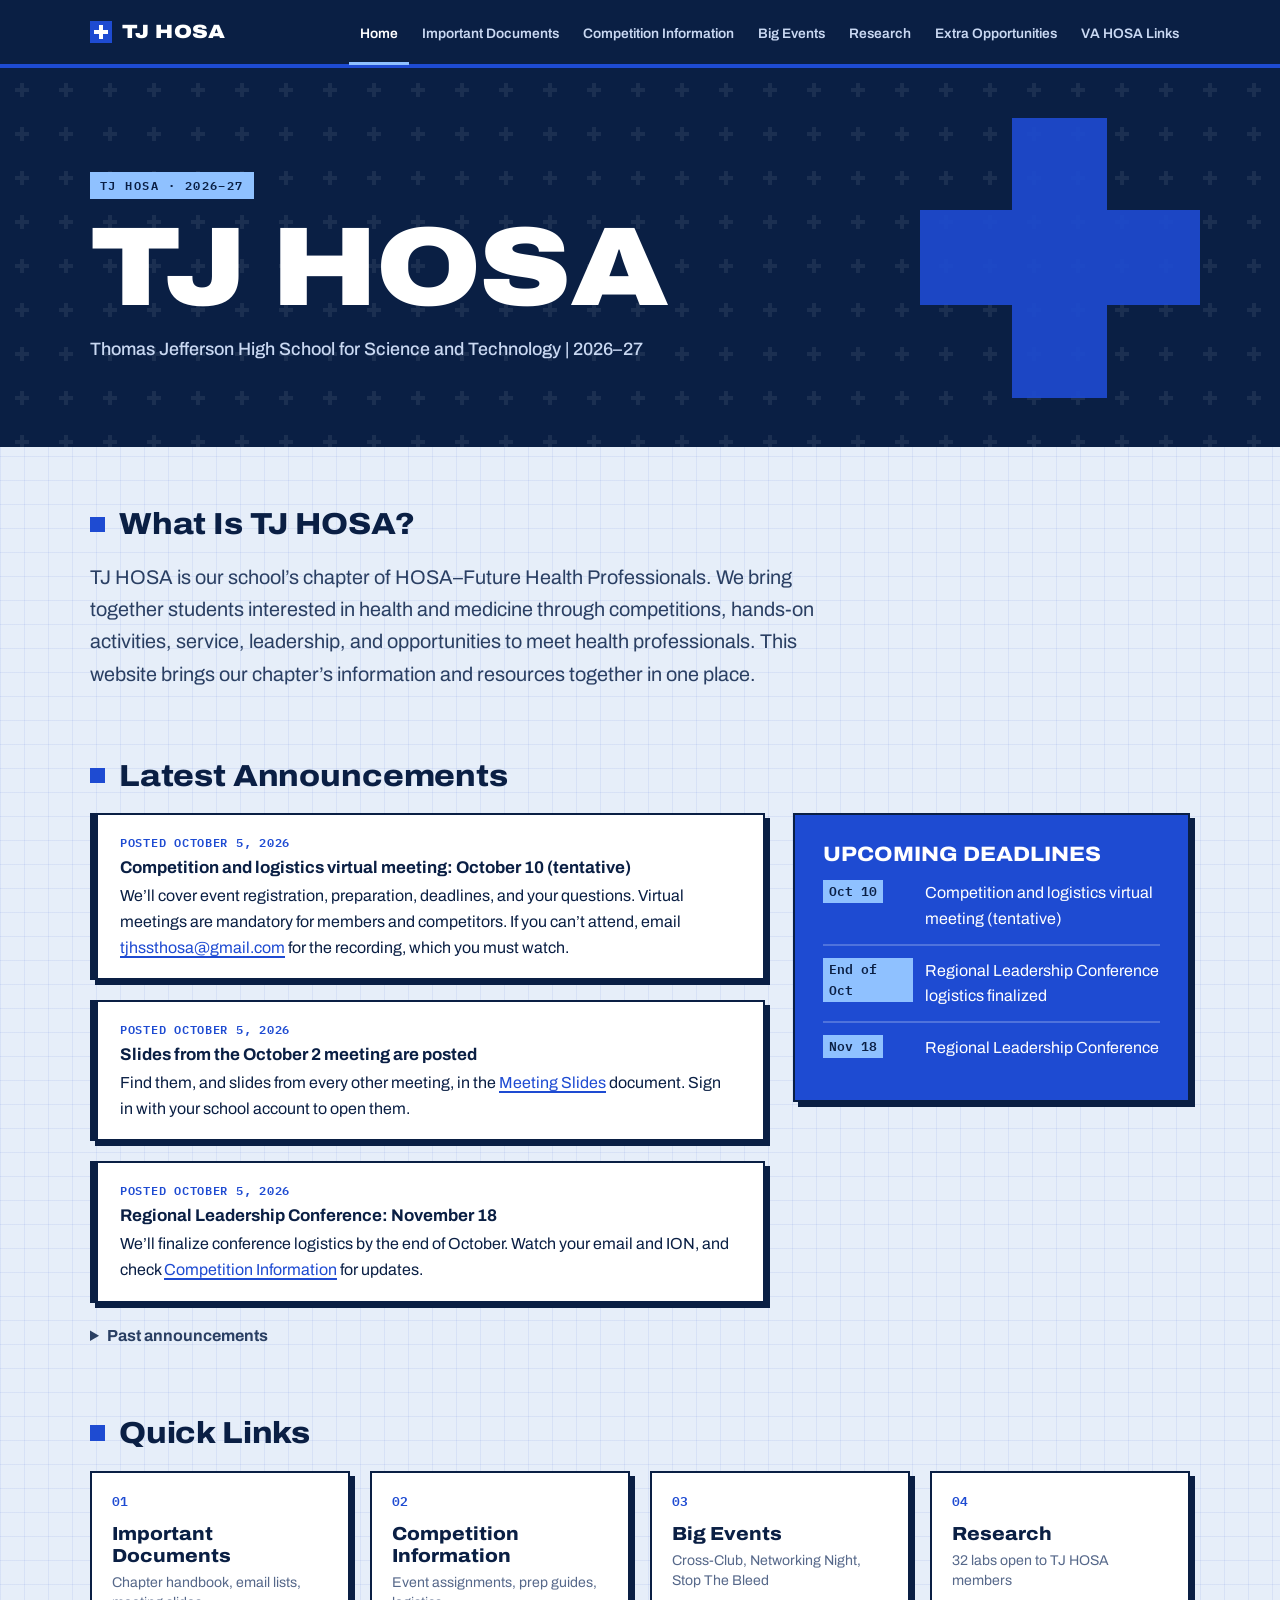
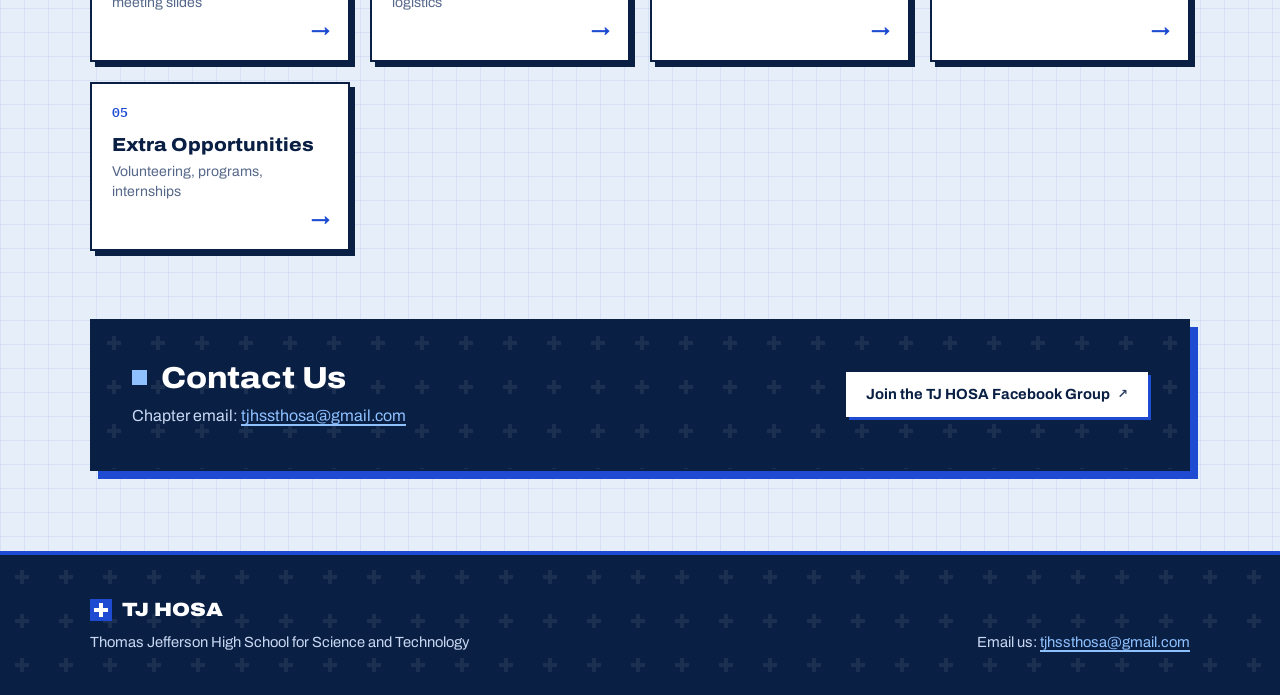
==== commit 86d13445: "Give the site a bolder lab-notebook look - Graph-paper blue page background in place of plain white." ====
--- a/index.html
+++ b/index.html
@@ -8,7 +8,7 @@
 <link rel="icon" href="data:image/svg+xml,%3Csvg xmlns='http://www.w3.org/2000/svg' viewBox='0 0 32 32'%3E%3Crect width='32' height='32' fill='%230B2A5B'/%3E%3Crect x='13.5' y='6' width='5' height='20' fill='%23FFFFFF'/%3E%3Crect x='6' y='13.5' width='20' height='5' fill='%236FA8F5'/%3E%3C/svg%3E">
 <link rel="preconnect" href="https://fonts.googleapis.com">
 <link rel="preconnect" href="https://fonts.gstatic.com" crossorigin>
-<link href="https://fonts.googleapis.com/css2?family=Fraunces:opsz,wght@9..144,500..700&family=Inter:wght@400..700&display=swap" rel="stylesheet">
+<link href="https://fonts.googleapis.com/css2?family=Archivo:wdth,wght@62..125,400..900&family=IBM+Plex+Mono:wght@500;600&display=swap" rel="stylesheet">
 <link rel="stylesheet" href="styles.css">
 <script src="site.js"></script>
 </head>
--- a/styles.css
+++ b/styles.css
@@ -1,28 +1,30 @@
-/* TJ HOSA 2026–27 — shared styles for every page. White and blue palette, square corners. */
+/* TJ HOSA 2026–27 — shared styles for every page.
+   Look: lab notebook. Graph-paper blue page, navy bands with a cross pattern,
+   square corners and hard offset shadows, monospace labels. */
 
 :root{
-  --page:#FFFFFF;
-  --surface:#FFFFFF;
-  --sand:#EAF1FB;
-  --sand-deep:#D3E2F5;
-  --rule:#D9E3F0;
-  --rule-strong:#B3C7E2;
-  --tan:#3B6AA8;
-  --ink:#0F1E33;
-  --ink-soft:#2C3E57;
-  --muted:#5A6B82;
-  --accent:#1F5FBF;
-  --accent-hover:#174C9C;
-  --espresso:#0B2A5B;
-  --notice-bg:#EAF2FD;
-  --notice-rule:#7FA6DA;
-
-  --display:"Fraunces",Georgia,"Times New Roman",serif;
-  --sans:"Inter",system-ui,-apple-system,"Segoe UI",Roboto,Arial,sans-serif;
+  --navy:#0A1F44;
+  --navy-2:#132D5E;
+  --cobalt:#1E4BD2;
+  --cobalt-hover:#163BA8;
+  --sky:#8FC1FF;
+  --ice:#E6EEF9;
+  --grid:rgba(30,75,210,.075);
+  --paper:#FFFFFF;
+  --ink:#0A1F44;
+  --ink-soft:#2A3F63;
+  --muted:#56688A;
+  --rule:#0A1F44;
+  --rule-soft:#C3D2EA;
+
+  --display:"Archivo","Arial Narrow",Arial,sans-serif;
+  --sans:"Archivo",system-ui,-apple-system,"Segoe UI",Roboto,Arial,sans-serif;
+  --mono:"IBM Plex Mono",ui-monospace,SFMono-Regular,Menlo,Consolas,monospace;
   --gutter:clamp(16px,4vw,40px);
-  --radius:0;
-  --shadow:0 1px 2px rgba(15,30,51,.06),0 6px 18px -8px rgba(15,30,51,.14);
-  --shadow-lift:0 2px 4px rgba(15,30,51,.07),0 14px 30px -12px rgba(15,30,51,.24);
+  --shadow:5px 5px 0 var(--navy);
+  --shadow-lift:8px 8px 0 var(--navy);
+  /* White crosses on navy, used on dark bands */
+  --cross:url("data:image/svg+xml,%3Csvg xmlns='http://www.w3.org/2000/svg' width='44' height='44'%3E%3Cpath d='M20 15h4v5h5v4h-5v5h-4v-5h-5v-4h5z' fill='%23FFFFFF' fill-opacity='.07'/%3E%3C/svg%3E");
 }
 
 *,*::before,*::after{box-sizing:border-box}
@@ -32,163 +34,177 @@
   *,*::before,*::after{transition:none !important}
 }
 body{
-  margin:0; background:var(--page); color:var(--ink);
-  font-family:var(--sans); font-size:1rem; line-height:1.62;
+  margin:0; color:var(--ink); font-family:var(--sans); font-size:1rem; line-height:1.6;
+  background-color:var(--ice);
+  background-image:
+    linear-gradient(var(--grid) 1px,transparent 1px),
+    linear-gradient(90deg,var(--grid) 1px,transparent 1px);
+  background-size:24px 24px;
   -webkit-font-smoothing:antialiased;
 }
-h1,h2,h3{margin:0; color:var(--ink); line-height:1.15}
-h1{font-family:var(--display); font-weight:650; font-size:clamp(2.2rem,5.4vw,3.6rem); letter-spacing:-.02em; font-variation-settings:"opsz" 144}
-h2{font-family:var(--display); font-weight:600; font-size:clamp(1.5rem,3vw,2rem); letter-spacing:-.01em; margin-bottom:.6em}
-h3{font-family:var(--sans); font-weight:650; font-size:1.06rem; letter-spacing:-.005em; margin-bottom:.35em}
+h1,h2,h3{margin:0; color:var(--ink); line-height:1.1}
+h1{font-family:var(--display); font-weight:900; font-stretch:115%; font-size:clamp(2.3rem,6vw,4rem); letter-spacing:-.01em; text-transform:uppercase}
+h2{font-family:var(--display); font-weight:800; font-stretch:110%; font-size:clamp(1.45rem,2.8vw,1.9rem); letter-spacing:-.005em; margin-bottom:.7em}
+h3{font-family:var(--sans); font-weight:700; font-size:1.06rem; margin-bottom:.35em}
+main h2{display:flex; align-items:center; gap:.45em}
+main h2::before{content:""; flex:0 0 auto; width:.5em; height:.5em; background:var(--cobalt)}
 p{margin:0 0 1em; max-width:68ch}
 p:last-child{margin-bottom:0}
-a{color:var(--accent); text-underline-offset:3px; text-decoration-thickness:1px}
-a:hover{color:var(--accent-hover)}
-:focus-visible{outline:3px solid var(--accent); outline-offset:2px; border-radius:0}
-strong{font-weight:650}
-
-.skip{position:absolute; left:-9999px; top:0; z-index:200; background:var(--accent); color:#fff; padding:10px 16px}
+a{color:var(--cobalt); text-underline-offset:3px; text-decoration-thickness:1.5px}
+a:hover{color:var(--cobalt-hover)}
+:focus-visible{outline:3px solid var(--cobalt); outline-offset:2px}
+strong{font-weight:700}
+
+.skip{position:absolute; left:-9999px; top:0; z-index:200; background:var(--cobalt); color:#fff; padding:10px 16px}
 .skip:focus{left:0}
 .visually-hidden{position:absolute; width:1px; height:1px; overflow:hidden; clip:rect(0 0 0 0); white-space:nowrap}
 
 /* ── Header + navigation ── */
-.site-header{
-  position:sticky; top:0; z-index:100;
-  background:rgba(255,255,255,.92); backdrop-filter:saturate(1.4) blur(10px); -webkit-backdrop-filter:saturate(1.4) blur(10px);
-  border-bottom:1px solid var(--rule);
-}
+.site-header{position:sticky; top:0; z-index:100; background:var(--navy); border-bottom:4px solid var(--cobalt)}
 .header-in{max-width:1180px; margin:0 auto; padding:0 var(--gutter); display:flex; align-items:center; gap:20px; min-height:64px}
-.wordmark{display:flex; align-items:center; gap:10px; font-family:var(--display); font-weight:700; font-size:1.25rem; color:var(--ink); text-decoration:none; white-space:nowrap; letter-spacing:-.01em}
-.wordmark:hover{color:var(--ink)}
-.mark{
-  width:22px; height:22px; border-radius:0; background:var(--espresso); position:relative; flex:0 0 auto;
-}
-.mark::before,.mark::after{content:""; position:absolute; background:var(--sand); border-radius:0}
+.wordmark{display:flex; align-items:center; gap:10px; font-family:var(--display); font-weight:900; font-stretch:115%; font-size:1.2rem; letter-spacing:.02em; text-transform:uppercase; color:#fff; text-decoration:none; white-space:nowrap}
+.wordmark:hover{color:#fff}
+.mark{width:22px; height:22px; background:var(--cobalt); position:relative; flex:0 0 auto}
+.mark::before,.mark::after{content:""; position:absolute; background:#fff}
 .mark::before{left:9px; top:4px; width:4px; height:14px}
-.mark::after{left:4px; top:9px; width:14px; height:4px; background:#6FA8F5}
+.mark::after{left:4px; top:9px; width:14px; height:4px}
 .site-nav{margin-left:auto}
 .site-nav ul{list-style:none; margin:0; padding:0; display:flex; gap:2px}
 .site-nav a{
-  display:block; font-size:.87rem; font-weight:550; color:var(--ink-soft); text-decoration:none;
-  padding:8px 12px; border-radius:0; transition:background .15s,color .15s; white-space:nowrap;
-}
-.site-nav a:hover{background:var(--sand); color:var(--ink)}
-.site-nav a[aria-current="page"]{background:var(--espresso); color:var(--surface)}
+  display:block; font-size:.86rem; font-weight:600; color:#C9D8F2; text-decoration:none;
+  padding:20px 11px 17px; border-bottom:3px solid transparent; margin-bottom:-4px;
+  transition:color .15s,border-color .15s,background .15s; white-space:nowrap;
+}
+.site-nav a:hover{color:#fff; background:var(--navy-2)}
+.site-nav a[aria-current="page"]{color:#fff; border-bottom-color:var(--sky)}
 .menu-toggle{display:none}
 
 @media (max-width:1120px){
   .js .menu-toggle{
     display:inline-flex; align-items:center; gap:8px; margin-left:auto;
-    background:var(--surface); color:var(--ink); border:1px solid var(--rule-strong); border-radius:0;
-    font:600 .9rem var(--sans); padding:8px 16px; cursor:pointer;
+    background:transparent; color:#fff; border:2px solid #fff;
+    font:700 .85rem var(--mono); text-transform:uppercase; letter-spacing:.06em; padding:7px 14px; cursor:pointer;
   }
-  .js .menu-toggle::before{content:""; width:14px; height:10px; background:linear-gradient(var(--ink) 0 2px,transparent 2px 4px,var(--ink) 4px 6px,transparent 6px 8px,var(--ink) 8px 10px)}
+  .js .menu-toggle::before{content:""; width:14px; height:10px; background:linear-gradient(#fff 0 2px,transparent 2px 4px,#fff 4px 6px,transparent 6px 8px,#fff 8px 10px)}
   .header-in{flex-wrap:wrap}
   .site-nav{width:100%; margin-left:0; padding-bottom:14px}
   .js .site-nav{display:none}
   .js .site-nav.open{display:block}
-  .site-nav ul{flex-direction:column; gap:4px}
-  .site-nav a{padding:12px 14px; border-radius:0; font-size:1rem}
+  .site-nav ul{flex-direction:column; gap:0}
+  .site-nav a{padding:12px 14px; margin:0; border-bottom:0; border-left:4px solid transparent; font-size:1rem}
+  .site-nav a[aria-current="page"]{border-left-color:var(--sky); background:var(--navy-2)}
 }
 
 /* ── Page heading band ── */
-.page-head{
+.page-head{position:relative; overflow:hidden; background:var(--navy) var(--cross); color:#fff}
+.page-head-in{position:relative; z-index:1; max-width:1180px; margin:0 auto; padding:clamp(40px,7vw,72px) var(--gutter) clamp(34px,5vw,54px)}
+.page-head h1{color:#fff}
+.eyebrow{
+  display:inline-block; font-family:var(--mono); font-size:.76rem; font-weight:600; letter-spacing:.12em; text-transform:uppercase;
+  color:var(--navy); background:var(--sky); padding:4px 10px; margin-bottom:18px;
+}
+.page-head p:not(.eyebrow){color:#C9D8F2; font-size:1.12rem; margin-top:.8em; max-width:60ch}
+.page-head .subtitle{font-weight:500}
+.page-head-home .page-head-in{padding-top:clamp(56px,10vw,104px); padding-bottom:clamp(48px,7vw,84px)}
+.page-head-home h1{font-size:clamp(3.2rem,11vw,7rem); line-height:.92}
+/* Oversized outline cross on the home banner */
+.page-head-home::after{
+  content:""; position:absolute; right:max(var(--gutter),calc(50% - 560px)); top:50%; width:clamp(150px,22vw,280px); aspect-ratio:1;
+  transform:translateY(-50%);
   background:
-    radial-gradient(1000px 300px at 85% -40%, rgba(31,95,191,.14), transparent 60%),
-    radial-gradient(700px 260px at -10% 120%, rgba(111,168,245,.20), transparent 60%),
-    var(--sand);
-  border-bottom:1px solid var(--rule-strong);
-}
-.page-head-in{max-width:1180px; margin:0 auto; padding:clamp(40px,7vw,72px) var(--gutter) clamp(32px,5vw,52px)}
-.eyebrow{font-size:.78rem; font-weight:650; letter-spacing:.14em; text-transform:uppercase; color:var(--accent); margin-bottom:12px}
-.page-head p:not(.eyebrow){color:var(--ink-soft); font-size:1.12rem; margin-top:.7em; max-width:60ch}
-.page-head .subtitle{font-weight:500}
-.page-head-home .page-head-in{padding-top:clamp(56px,10vw,110px); padding-bottom:clamp(44px,7vw,80px)}
-.page-head-home h1{font-size:clamp(3rem,9vw,5.6rem)}
+    linear-gradient(var(--cobalt),var(--cobalt)) center/34% 100% no-repeat,
+    linear-gradient(var(--cobalt),var(--cobalt)) center/100% 34% no-repeat;
+  opacity:.9;
+}
+@media (max-width:720px){ .page-head-home::after{opacity:.25; right:-40px} }
 
 /* ── Main layout ── */
-main{max-width:1180px; margin:0 auto; padding:clamp(32px,5vw,56px) var(--gutter) 72px}
-section{margin-bottom:clamp(40px,6vw,64px)}
+main{max-width:1180px; margin:0 auto; padding:clamp(36px,5vw,60px) var(--gutter) 80px}
+section{margin-bottom:clamp(44px,6vw,68px)}
 section:last-child{margin-bottom:0}
-.lede{font-size:clamp(1.08rem,1.6vw,1.22rem); line-height:1.65; color:var(--ink-soft)}
+.lede{font-size:clamp(1.08rem,1.6vw,1.24rem); line-height:1.62; color:var(--ink-soft)}
 .muted{color:var(--muted)}
 .small{font-size:.9rem}
 .section-head{display:flex; flex-wrap:wrap; align-items:baseline; justify-content:space-between; gap:4px 20px}
 
 /* ── Buttons ── */
 .btn{
-  display:inline-flex; align-items:center; gap:8px; font-family:var(--sans); font-weight:600; font-size:.93rem;
-  background:var(--accent); color:#fff; text-decoration:none; line-height:1.25;
-  padding:11px 20px; border:1.5px solid var(--accent); border-radius:0;
-  transition:background .15s,border-color .15s,transform .15s,color .15s;
-}
-.btn:hover{background:var(--accent-hover); border-color:var(--accent-hover); color:#fff; transform:translateY(-1px)}
-.btn[target="_blank"]::after{content:"↗"; font-size:.85em; opacity:.8}
-.btn-outline{background:transparent; color:var(--ink); border-color:var(--rule-strong)}
-.btn-outline:hover{background:var(--espresso); border-color:var(--espresso); color:var(--surface)}
-.btn-light{background:var(--surface); color:var(--ink); border-color:var(--surface)}
-.btn-light:hover{background:var(--sand); border-color:var(--sand); color:var(--ink)}
-.btn-sm{padding:8px 14px; font-size:.86rem}
-.btn-pending{background:transparent; color:var(--muted); border:1.5px dashed var(--rule-strong); cursor:default}
-.btn-pending:hover{background:transparent; color:var(--muted); border-color:var(--rule-strong); transform:none}
-.btn-row{display:flex; flex-wrap:wrap; gap:10px; margin-top:18px}
+  display:inline-flex; align-items:center; gap:8px; font-family:var(--sans); font-weight:700; font-size:.92rem;
+  background:var(--cobalt); color:#fff; text-decoration:none; line-height:1.25;
+  padding:11px 18px; border:2px solid var(--navy); box-shadow:3px 3px 0 var(--navy);
+  transition:background .15s,transform .15s,box-shadow .15s,color .15s;
+}
+.btn:hover{background:var(--cobalt-hover); color:#fff; transform:translate(-1px,-1px); box-shadow:4px 4px 0 var(--navy)}
+.btn:active{transform:translate(2px,2px); box-shadow:1px 1px 0 var(--navy)}
+.btn[target="_blank"]::after{content:"↗"; font-size:.85em; opacity:.85}
+.btn-outline{background:var(--paper); color:var(--navy)}
+.btn-outline:hover{background:var(--ice); color:var(--navy)}
+.btn-light{background:#fff; color:var(--navy); border-color:#fff; box-shadow:3px 3px 0 var(--cobalt)}
+.btn-light:hover{background:var(--sky); color:var(--navy); box-shadow:4px 4px 0 var(--cobalt)}
+.btn-sm{padding:7px 13px; font-size:.85rem}
+.btn-pending{background:transparent; color:var(--muted); border:2px dashed var(--rule-soft); box-shadow:none; cursor:default}
+.btn-pending:hover{background:transparent; color:var(--muted); transform:none; box-shadow:none}
+.btn-row{display:flex; flex-wrap:wrap; gap:12px; margin-top:18px}
 .btn-row:empty{display:none}
 
 /* ── Cards ── */
-.card{background:var(--surface); border:1px solid var(--rule); border-radius:0; padding:clamp(20px,3vw,28px); box-shadow:var(--shadow)}
-section.card{margin-bottom:24px}
-.card-grid{display:grid; gap:18px; grid-template-columns:repeat(auto-fill,minmax(min(100%,320px),1fr))}
-.card-grid .card{display:flex; flex-direction:column; transition:transform .18s,box-shadow .18s}
-.card-grid .card:hover{transform:translateY(-2px); box-shadow:var(--shadow-lift)}
+.card{background:var(--paper); border:2px solid var(--navy); padding:clamp(20px,3vw,28px); box-shadow:var(--shadow)}
+section.card{margin-bottom:28px}
+.card-grid{display:grid; gap:24px; grid-template-columns:repeat(auto-fill,minmax(min(100%,320px),1fr))}
+.card-grid .card{display:flex; flex-direction:column; transition:transform .15s,box-shadow .15s}
+.card-grid .card:hover{transform:translate(-3px,-3px); box-shadow:var(--shadow-lift)}
 .card-grid .card .btn-row{margin-top:auto; padding-top:18px}
-.stack{display:grid; gap:18px}
+.stack{display:grid; gap:24px}
 
 /* ── Notice box ── */
-.notice{background:var(--notice-bg); border:1px solid #B9D0F0; border-radius:0; padding:16px 20px; font-weight:600; color:var(--ink); margin-bottom:20px; max-width:none}
+.notice{background:#DCE9FF; border-left:6px solid var(--cobalt); padding:14px 18px; font-weight:600; color:var(--ink); margin-bottom:20px; max-width:none}
 
 /* ── Home: announcements + deadlines ── */
-.split{display:grid; gap:22px; grid-template-columns:minmax(0,1.7fr) minmax(0,1fr); align-items:start}
+.split{display:grid; gap:28px; grid-template-columns:minmax(0,1.7fr) minmax(0,1fr); align-items:start}
 @media (max-width:860px){ .split{grid-template-columns:1fr} .deadlines{position:static} }
-.announcements{list-style:none; margin:0; padding:0; display:grid; gap:14px}
-.announcements li{background:var(--surface); border:1px solid var(--rule); border-radius:0; padding:18px 22px; box-shadow:var(--shadow)}
-.announcements time{display:block; font-size:.76rem; font-weight:650; text-transform:uppercase; letter-spacing:.08em; color:var(--tan); margin-bottom:6px}
-.deadlines{position:sticky; top:84px; background:var(--espresso); border-color:var(--espresso); color:var(--sand)}
-.deadlines h3{color:var(--surface); font-family:var(--display); font-weight:600; font-size:1.3rem; margin-bottom:14px}
+.announcements{list-style:none; margin:0; padding:0; display:grid; gap:20px}
+.announcements li{background:var(--paper); border:2px solid var(--navy); border-left-width:8px; padding:18px 22px; box-shadow:var(--shadow)}
+.announcements time{display:block; font-family:var(--mono); font-size:.76rem; font-weight:600; text-transform:uppercase; letter-spacing:.06em; color:var(--cobalt); margin-bottom:6px}
+.deadlines{position:sticky; top:88px; background:var(--cobalt); border-color:var(--navy); color:#fff}
+.deadlines h3{color:#fff; font-family:var(--display); font-weight:800; font-stretch:110%; font-size:1.3rem; text-transform:uppercase; margin-bottom:14px}
 .timeline{list-style:none; margin:0; padding:0}
-.timeline li{display:grid; grid-template-columns:86px 1fr; gap:12px; padding:12px 0; border-top:1px solid rgba(255,255,255,.16)}
+.timeline li{display:grid; grid-template-columns:90px 1fr; gap:12px; padding:12px 0; border-top:2px solid rgba(255,255,255,.22)}
 .timeline li:first-child{border-top:0; padding-top:0}
-.timeline .when{font-weight:700; color:#9EC5FF; font-size:.9rem}
-details.archive{margin-top:18px}
-details.archive summary{cursor:pointer; font-weight:600; color:var(--ink-soft)}
+.timeline .when{font-family:var(--mono); font-weight:600; color:var(--navy); background:var(--sky); align-self:start; justify-self:start; padding:1px 6px; font-size:.82rem}
+details.archive{margin-top:20px}
+details.archive summary{cursor:pointer; font-weight:700; color:var(--ink-soft)}
 details.archive ul{margin:.6em 0 0; padding-left:1.2em; color:var(--muted)}
 
-/* ── Home: quick link tiles ── */
-.tiles{display:grid; gap:14px; grid-template-columns:repeat(auto-fill,minmax(min(100%,210px),1fr))}
+/* ── Home: quick link tiles (numbered like an index) ── */
+.tiles{counter-reset:tile; display:grid; gap:20px; grid-template-columns:repeat(auto-fill,minmax(min(100%,210px),1fr))}
 .tile{
-  position:relative; display:flex; flex-direction:column; gap:6px; min-height:132px;
-  background:var(--surface); border:1px solid var(--rule); border-radius:0; padding:20px 20px 44px;
-  text-decoration:none; color:var(--ink); box-shadow:var(--shadow); transition:transform .18s,box-shadow .18s,border-color .18s;
-}
-.tile:hover{transform:translateY(-3px); box-shadow:var(--shadow-lift); border-color:var(--rule-strong); color:var(--ink)}
-.tile-title{font-family:var(--display); font-weight:600; font-size:1.2rem; line-height:1.2}
+  counter-increment:tile; position:relative; display:flex; flex-direction:column; gap:6px; min-height:150px;
+  background:var(--paper); border:2px solid var(--navy); padding:18px 20px 46px;
+  text-decoration:none; color:var(--ink); box-shadow:var(--shadow); transition:transform .15s,box-shadow .15s,background .15s,color .15s;
+}
+.tile::before{content:counter(tile,decimal-leading-zero); font-family:var(--mono); font-weight:600; font-size:.8rem; color:var(--cobalt); margin-bottom:6px}
+.tile:hover{transform:translate(-3px,-3px); box-shadow:var(--shadow-lift); background:var(--navy); color:#fff}
+.tile:hover::before,.tile:hover .tile-sub{color:var(--sky)}
+.tile-title{font-family:var(--display); font-weight:800; font-stretch:108%; font-size:1.18rem; line-height:1.15}
 .tile-sub{font-size:.88rem; color:var(--muted); line-height:1.45}
-.tile .arrow{position:absolute; left:20px; bottom:16px; font-weight:700; color:var(--accent); transition:transform .18s}
-.tile:hover .arrow{transform:translateX(4px)}
+.tile .arrow{position:absolute; right:18px; bottom:14px; font-weight:800; font-size:1.2rem; color:var(--cobalt); transition:transform .15s,color .15s}
+.tile:hover .arrow{transform:translateX(4px); color:#fff}
 
 .contact-band{
   display:flex; flex-wrap:wrap; align-items:center; justify-content:space-between; gap:18px;
-  background:linear-gradient(135deg,#123A7A,var(--espresso)); color:var(--sand); border-radius:0; padding:clamp(24px,4vw,36px);
-}
-.contact-band h2{color:var(--surface); margin-bottom:.3em}
-.contact-band a:not(.btn){color:#BFD8FF}
+  background:var(--navy) var(--cross); color:#C9D8F2; border:2px solid var(--navy); box-shadow:8px 8px 0 var(--cobalt); padding:clamp(24px,4vw,40px);
+}
+.contact-band h2{color:#fff; margin-bottom:.3em}
+.contact-band h2::before{background:var(--sky)}
+.contact-band a:not(.btn){color:var(--sky)}
 .contact-band .btn-row{margin-top:0}
 
 /* ── Fact lists (events, opportunities, logistics, labs) ── */
 dl.facts{display:grid; grid-template-columns:minmax(110px,180px) 1fr; gap:10px 18px; margin:16px 0 0}
-dl.facts dt{font-weight:650; font-size:.88rem; color:var(--ink-soft)}
+dl.facts dt{font-family:var(--mono); font-weight:600; font-size:.8rem; text-transform:uppercase; letter-spacing:.04em; color:var(--cobalt); padding-top:.2em}
 dl.facts dd{margin:0}
 dl.facts-tight{grid-template-columns:1fr; gap:2px}
-dl.facts-tight dt{font-size:.74rem; text-transform:uppercase; letter-spacing:.08em; color:var(--tan); margin-top:10px}
+dl.facts-tight dt{font-size:.72rem; margin-top:10px; padding-top:0}
 dl.facts-tight dd{font-size:.94rem}
 @media (max-width:560px){
   dl.facts{grid-template-columns:1fr; gap:2px}
@@ -199,63 +215,61 @@
 /* ── Research page ── */
 .apply{
   display:grid; gap:24px; grid-template-columns:minmax(0,1fr) minmax(0,1.5fr); align-items:start;
-  background:var(--surface); border:1px solid var(--rule); border-radius:0; padding:clamp(22px,4vw,36px); box-shadow:var(--shadow);
-}
-.apply > .small{grid-column:1 / -1; margin:0; padding-top:16px; border-top:1px solid var(--rule); max-width:none}
+  background:var(--paper); border:2px solid var(--navy); padding:clamp(22px,4vw,36px); box-shadow:var(--shadow);
+}
+.apply > .small{grid-column:1 / -1; margin:0; padding-top:16px; border-top:2px dashed var(--rule-soft); max-width:none}
 @media (max-width:860px){ .apply{grid-template-columns:1fr} }
-.steps{list-style:none; margin:0; padding:0; display:grid; gap:14px}
+.steps{list-style:none; margin:0; padding:0; display:grid; gap:16px}
 .steps li{display:flex; gap:14px; align-items:flex-start}
 .steps h3{margin-bottom:.15em}
 .steps p{color:var(--ink-soft); font-size:.95rem}
-.step-n{flex:0 0 34px; height:34px; border-radius:0; display:grid; place-items:center; background:var(--sand); color:var(--accent); font-family:var(--display); font-weight:700}
-
-.filters{display:grid; gap:12px; margin:8px 0 14px}
+.step-n{flex:0 0 34px; height:34px; display:grid; place-items:center; background:var(--navy); color:#fff; font-family:var(--mono); font-weight:600}
+
+.filters{display:grid; gap:12px; margin:8px 0 16px}
 .search input{
-  width:100%; max-width:520px; font:inherit; color:var(--ink); background:var(--surface);
-  border:1.5px solid var(--rule-strong); border-radius:0; padding:12px 18px 12px 42px;
-  background-image:url("data:image/svg+xml,%3Csvg xmlns='http://www.w3.org/2000/svg' width='18' height='18' fill='none' stroke='%235A6B82' stroke-width='2' stroke-linecap='round'%3E%3Ccircle cx='8' cy='8' r='6'/%3E%3Cpath d='M12.5 12.5 17 17'/%3E%3C/svg%3E");
-  background-repeat:no-repeat; background-position:16px center;
-}
-.search input:focus{outline:none; border-color:var(--accent); box-shadow:0 0 0 3px rgba(31,95,191,.18)}
+  width:100%; max-width:520px; font:inherit; color:var(--ink); background:var(--paper);
+  border:2px solid var(--navy); padding:12px 18px 12px 42px;
+  background-image:url("data:image/svg+xml,%3Csvg xmlns='http://www.w3.org/2000/svg' width='18' height='18' fill='none' stroke='%230A1F44' stroke-width='2' stroke-linecap='square'%3E%3Ccircle cx='8' cy='8' r='6'/%3E%3Cpath d='M12.5 12.5 17 17'/%3E%3C/svg%3E");
+  background-repeat:no-repeat; background-position:15px center;
+}
+.search input:focus{outline:none; box-shadow:4px 4px 0 var(--cobalt)}
 .filter-row{display:flex; flex-wrap:wrap; gap:8px}
 .filter{
-  font:600 .85rem var(--sans); color:var(--ink-soft); background:var(--surface);
-  border:1.5px solid var(--rule); border-radius:0; padding:7px 14px; cursor:pointer; transition:all .15s;
-}
-.filter:hover{border-color:var(--rule-strong); color:var(--ink)}
-.filter.is-on{background:var(--espresso); border-color:var(--espresso); color:var(--surface)}
-.result-count{font-size:.88rem; color:var(--muted); margin-bottom:14px}
-.empty{padding:24px; text-align:center; color:var(--muted); background:var(--surface); border:1px dashed var(--rule-strong); border-radius:0; max-width:none}
-.linklike{font:inherit; color:var(--accent); background:none; border:0; padding:0; text-decoration:underline; cursor:pointer}
-
-.lab-inst{font-size:.74rem; font-weight:700; letter-spacing:.1em; text-transform:uppercase; color:var(--accent); margin-bottom:8px}
-.lab h3{font-family:var(--display); font-weight:600; font-size:1.28rem; line-height:1.22; margin-bottom:6px}
-.lab-pi{font-weight:600; margin-bottom:2px}
+  font:600 .84rem var(--sans); color:var(--ink-soft); background:var(--paper);
+  border:2px solid var(--rule-soft); padding:6px 12px; cursor:pointer; transition:all .15s;
+}
+.filter:hover{border-color:var(--navy); color:var(--ink)}
+.filter.is-on{background:var(--navy); border-color:var(--navy); color:#fff}
+.result-count{font-family:var(--mono); font-size:.82rem; color:var(--muted); margin-bottom:16px}
+.empty{padding:24px; text-align:center; color:var(--muted); background:var(--paper); border:2px dashed var(--rule-soft); max-width:none}
+.linklike{font:inherit; color:var(--cobalt); background:none; border:0; padding:0; text-decoration:underline; cursor:pointer}
+
+.lab-inst{font-family:var(--mono); font-size:.72rem; font-weight:600; letter-spacing:.06em; text-transform:uppercase; color:var(--cobalt); margin-bottom:10px; padding-bottom:10px; border-bottom:2px solid var(--ice)}
+.lab h3{font-family:var(--display); font-weight:800; font-stretch:106%; font-size:1.25rem; line-height:1.18; margin-bottom:6px}
+.lab-pi{font-weight:700; margin-bottom:2px}
 .lab-dept{font-size:.88rem; color:var(--muted); margin-bottom:0}
 .chips{display:flex; flex-wrap:wrap; gap:6px; margin-top:12px}
 .chips:empty{display:none}
-.chip{font-size:.74rem; font-weight:650; padding:4px 10px; border-radius:0; background:var(--sand); color:var(--ink-soft)}
-.chip-summer{background:#FFF1D1; color:#7A5410}
+.chip{font-family:var(--mono); font-size:.7rem; font-weight:600; text-transform:uppercase; letter-spacing:.04em; padding:3px 8px; border:1.5px solid currentColor; background:var(--ice); color:var(--ink-soft)}
+.chip-summer{background:#FFF3CF; color:#7A5410}
 .chip-school{background:#DDF2E3; color:#22633A}
-.chip-remote{background:#E1ECFB; color:#1F4F8F}
+.chip-remote{background:#DCE9FF; color:#163BA8}
 .chip-computational{background:#ECE7FA; color:#4B3A80}
 .chip-shadowing{background:#FBE3E3; color:#8A2B2B}
 
 /* ── Link list (VA HOSA page) ── */
-.link-list{list-style:none; margin:0; padding:0; display:grid; gap:12px; grid-template-columns:repeat(auto-fill,minmax(min(100%,340px),1fr))}
-.link-list li{background:var(--surface); border:1px solid var(--rule); border-radius:0; padding:18px 22px; box-shadow:var(--shadow)}
-.link-list a{font-weight:650; font-size:1.02rem}
+.link-list{list-style:none; margin:0; padding:0; display:grid; gap:20px; grid-template-columns:repeat(auto-fill,minmax(min(100%,340px),1fr))}
+.link-list li{background:var(--paper); border:2px solid var(--navy); padding:18px 22px; box-shadow:var(--shadow)}
+.link-list a{font-weight:700; font-size:1.02rem}
 .link-list a::after{content:" ↗"; font-size:.85em}
 .link-list p{margin:.35em 0 0; color:var(--muted); font-size:.94rem}
-.link-list .source{display:inline-block; font-size:.68rem; font-weight:700; text-transform:uppercase; letter-spacing:.08em; color:var(--tan); margin-left:8px; vertical-align:2px}
-
-.updated{font-size:.88rem; color:var(--muted); margin-bottom:16px}
+.link-list .source{display:inline-block; font-family:var(--mono); font-size:.66rem; font-weight:600; text-transform:uppercase; letter-spacing:.06em; color:var(--navy); background:var(--ice); padding:1px 6px; margin-left:8px; vertical-align:2px}
+
+.updated{font-family:var(--mono); font-size:.8rem; color:var(--muted); margin-bottom:16px}
 
 /* ── Footer ── */
-.site-footer{background:var(--espresso); color:var(--sand)}
-.footer-in{max-width:1180px; margin:0 auto; padding:36px var(--gutter); display:flex; flex-wrap:wrap; gap:16px 40px; justify-content:space-between; align-items:flex-end}
+.site-footer{background:var(--navy) var(--cross); color:#C9D8F2; border-top:4px solid var(--cobalt)}
+.footer-in{max-width:1180px; margin:0 auto; padding:40px var(--gutter); display:flex; flex-wrap:wrap; gap:16px 40px; justify-content:space-between; align-items:flex-end}
 .footer-in p{margin:0; font-size:.92rem}
-.footer-mark{display:flex; align-items:center; gap:10px; font-family:var(--display); font-weight:700; font-size:1.2rem !important; color:var(--surface); margin-bottom:6px !important}
-.footer-mark .mark{background:var(--sand)}
-.footer-mark .mark::before{background:var(--espresso)}
-.site-footer a{color:#BFD8FF}
+.footer-mark{display:flex; align-items:center; gap:10px; font-family:var(--display); font-weight:900; font-stretch:115%; text-transform:uppercase; font-size:1.2rem !important; color:#fff; margin-bottom:6px !important}
+.site-footer a{color:var(--sky)}
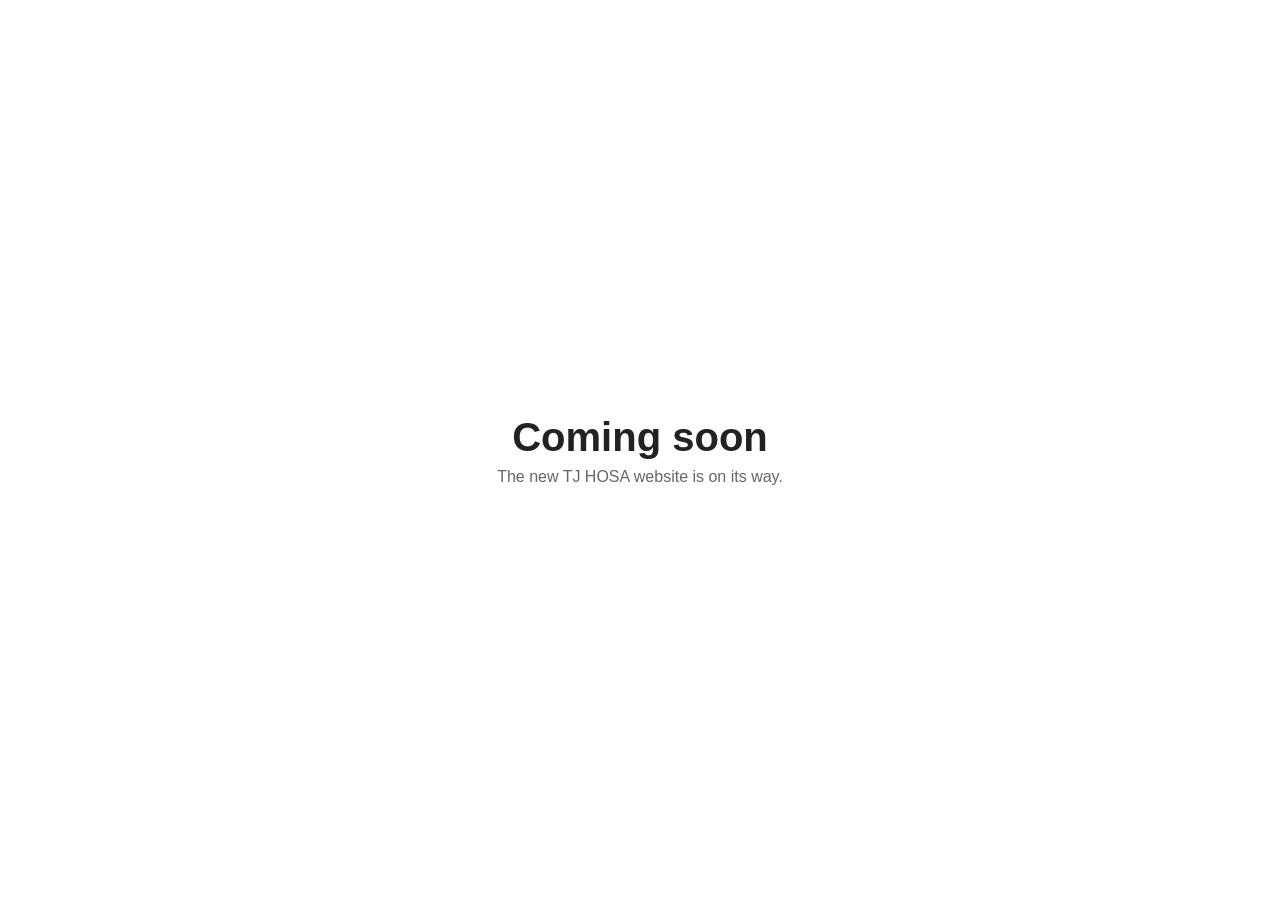
==== commit f95fb2af: "Replace site with coming soon page Full site (including #2) preserved on the full-site branch.  Co-A" ====
--- a/index.html
+++ b/index.html
@@ -4,120 +4,19 @@
 <meta charset="utf-8">
 <meta name="viewport" content="width=device-width, initial-scale=1">
 <title>TJ HOSA</title>
-<meta name="description" content="TJ HOSA, the HOSA–Future Health Professionals chapter at Thomas Jefferson High School for Science and Technology: announcements, documents, competition resources, events, and opportunities.">
-<link rel="icon" href="data:image/svg+xml,%3Csvg xmlns='http://www.w3.org/2000/svg' viewBox='0 0 32 32'%3E%3Crect width='32' height='32' fill='%230B2A5B'/%3E%3Crect x='13.5' y='6' width='5' height='20' fill='%23FFFFFF'/%3E%3Crect x='6' y='13.5' width='20' height='5' fill='%236FA8F5'/%3E%3C/svg%3E">
-<link rel="preconnect" href="https://fonts.googleapis.com">
-<link rel="preconnect" href="https://fonts.gstatic.com" crossorigin>
-<link href="https://fonts.googleapis.com/css2?family=Archivo:wdth,wght@62..125,400..900&family=IBM+Plex+Mono:wght@500;600&display=swap" rel="stylesheet">
-<link rel="stylesheet" href="styles.css">
-<script src="site.js"></script>
+<style>
+  html, body { height: 100%; margin: 0; }
+  body { display: flex; align-items: center; justify-content: center; padding: 16px; box-sizing: border-box;
+         font-family: -apple-system, BlinkMacSystemFont, "Segoe UI", Roboto, sans-serif; color: #222; background: #fff; text-align: center; }
+  h1 { font-size: 2.5rem; margin: 0 0 .5rem; }
+  p { margin: 0; color: #666; }
+  @media (prefers-color-scheme: dark) { body { color: #eee; background: #111; } p { color: #aaa; } }
+</style>
 </head>
 <body>
-<a class="skip" href="#main">Skip to content</a>
-<header class="site-header">
-  <div class="header-in">
-    <a class="wordmark" href="index.html"><span class="mark" aria-hidden="true"></span>TJ HOSA</a>
-    <button class="menu-toggle" type="button" aria-expanded="false" aria-controls="site-nav">Menu</button>
-    <nav class="site-nav" id="site-nav" aria-label="Main">
-      <ul>
-        <li><a href="index.html" aria-current="page">Home</a></li>
-        <li><a href="documents.html">Important Documents</a></li>
-        <li><a href="competition.html">Competition Information</a></li>
-        <li><a href="events.html">Big Events</a></li>
-        <li><a href="research.html">Research</a></li>
-        <li><a href="opportunities.html">Extra Opportunities</a></li>
-        <li><a href="va-hosa.html">VA HOSA Links</a></li>
-      </ul>
-    </nav>
-  </div>
-</header>
-
-<div class="page-head page-head-home">
-  <div class="page-head-in">
-    <p class="eyebrow">TJ HOSA · 2026–27</p>
-    <h1>TJ HOSA</h1>
-    <p class="subtitle">Thomas Jefferson High School for Science and Technology | 2026–27</p>
-  </div>
-</div>
-
-<main id="main">
-<section aria-labelledby="what">
-  <h2 id="what">What Is TJ HOSA?</h2>
-  <p class="lede">TJ HOSA is our school’s chapter of HOSA–Future Health Professionals. We bring together students interested in health and medicine through competitions, hands-on activities, service, leadership, and opportunities to meet health professionals. This website brings our chapter’s information and resources together in one place.</p>
-</section>
-
-<section aria-labelledby="news">
-  <h2 id="news">Latest Announcements</h2>
-  <!-- Newest first. Give each announcement its posting date. Move expired ones to "Past announcements" or delete them. -->
-  <div class="split">
-  <div>
-  <ul class="announcements">
-    <li>
-      <time datetime="2026-10-05">Posted October 5, 2026</time>
-      <h3>Competition and logistics virtual meeting: October 10 (tentative)</h3>
-      <p>We’ll cover event registration, preparation, deadlines, and your questions. Virtual meetings are mandatory for members and competitors. If you can’t attend, email <a href="mailto:tjhssthosa@gmail.com">tjhssthosa@gmail.com</a> for the recording, which you must watch.</p>
-    </li>
-    <li>
-      <time datetime="2026-10-05">Posted October 5, 2026</time>
-      <h3>Slides from the October 2 meeting are posted</h3>
-      <p>Find them, and slides from every other meeting, in the <a href="documents.html#slides">Meeting Slides</a> document. Sign in with your school account to open them.</p>
-    </li>
-    <li>
-      <time datetime="2026-10-05">Posted October 5, 2026</time>
-      <h3>Regional Leadership Conference: November 18</h3>
-      <p>We’ll finalize conference logistics by the end of October. Watch your email and ION, and check <a href="competition.html#updates">Competition Information</a> for updates.</p>
-    </li>
-  </ul>
-
-  <details class="archive">
-    <summary>Past announcements</summary>
-    <ul>
-      <li>September 28: Membership, affiliation, and fee deadline</li>
-      <li>September 11: Interest meeting during 8B</li>
-    </ul>
-  </details>
-  </div>
-  <aside class="card deadlines" aria-labelledby="deadlines">
-    <h3 id="deadlines">Upcoming deadlines</h3>
-    <ol class="timeline">
-      <li><span class="when">Oct 10</span><span>Competition and logistics virtual meeting (tentative)</span></li>
-      <li><span class="when">End of Oct</span><span>Regional Leadership Conference logistics finalized</span></li>
-      <li><span class="when">Nov 18</span><span>Regional Leadership Conference</span></li>
-    </ol>
-  </aside>
-  </div>
-</section>
-
-<section aria-labelledby="quick">
-  <h2 id="quick">Quick Links</h2>
-  <div class="tiles">
-    <a class="tile" href="documents.html"><span class="tile-title">Important Documents</span><span class="tile-sub">Chapter handbook, email lists, meeting slides</span><span class="arrow" aria-hidden="true">→</span></a>
-    <a class="tile" href="competition.html"><span class="tile-title">Competition Information</span><span class="tile-sub">Event assignments, prep guides, logistics</span><span class="arrow" aria-hidden="true">→</span></a>
-    <a class="tile" href="events.html"><span class="tile-title">Big Events</span><span class="tile-sub">Cross-Club, Networking Night, Stop The Bleed</span><span class="arrow" aria-hidden="true">→</span></a>
-    <a class="tile" href="research.html"><span class="tile-title">Research</span><span class="tile-sub">32 labs open to TJ HOSA members</span><span class="arrow" aria-hidden="true">→</span></a>
-    <a class="tile" href="opportunities.html"><span class="tile-title">Extra Opportunities</span><span class="tile-sub">Volunteering, programs, internships</span><span class="arrow" aria-hidden="true">→</span></a>
-  </div>
-</section>
-
-<section aria-labelledby="contact" class="contact-band">
-  <div>
-    <h2 id="contact">Contact Us</h2>
-    <p>Chapter email: <a href="mailto:tjhssthosa@gmail.com">tjhssthosa@gmail.com</a></p>
-  </div>
-  <div class="btn-row">
-    <a class="btn btn-light" href="https://www.facebook.com/share/g/1LdUMKy2Qd/" target="_blank" rel="noopener">Join the TJ HOSA Facebook Group</a>
-  </div>
-</section>
+<main>
+<h1>Coming soon</h1>
+<p>The new TJ HOSA website is on its way.</p>
 </main>
-
-<footer class="site-footer">
-  <div class="footer-in">
-    <div>
-      <p class="footer-mark"><span class="mark" aria-hidden="true"></span>TJ HOSA</p>
-      <p>Thomas Jefferson High School for Science and Technology</p>
-    </div>
-    <p>Email us: <a href="mailto:tjhssthosa@gmail.com">tjhssthosa@gmail.com</a></p>
-  </div>
-</footer>
 </body>
 </html>
